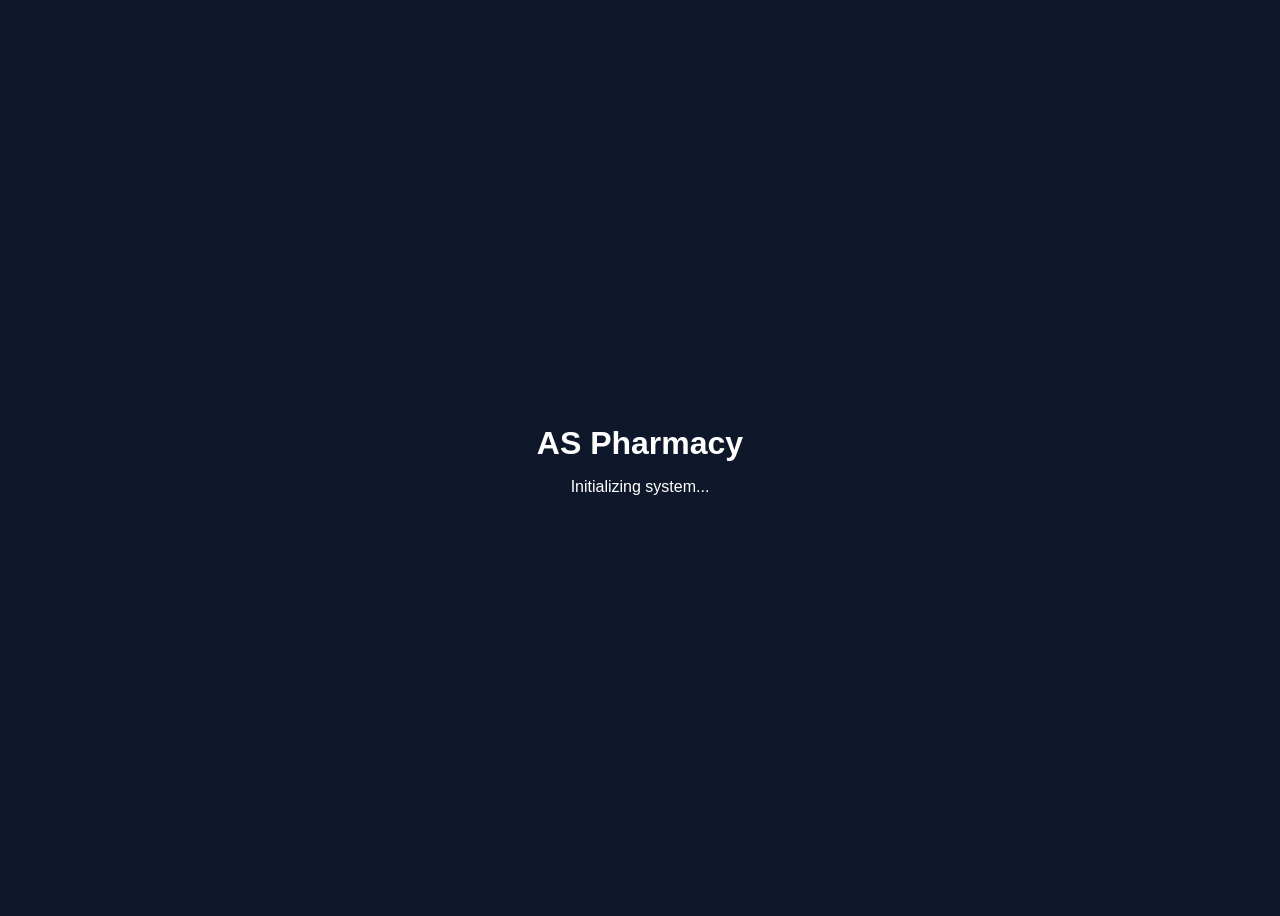
==== index.html @ 5bbd8ce0 "Upload pharmacy project" ====
<!DOCTYPE html>
<html lang="en">
<head>
    <meta charset="UTF-8">
    <meta name="viewport" content="width=device-width, initial-scale=1.0">
    <title>AS Pharmacy - Loading...</title>
</head>
<body style="background:#0f172a;display:flex;align-items:center;justify-content:center;height:100vh;font-family:sans-serif;color:white;">
    <div style="text-align:center;">
        <h1 style="margin-bottom:1rem;">AS Pharmacy</h1>
        <p>Initializing system...</p>
    </div>
    <script src="assets/js/storage.js"></script>
    <script>
        (async () => {
            await Storage.init();
            const user = Storage.getCurrentUser();
            window.location.href = user ? 'dashboard.html' : 'login.html';
        })();
    </script>
</body>
</html>
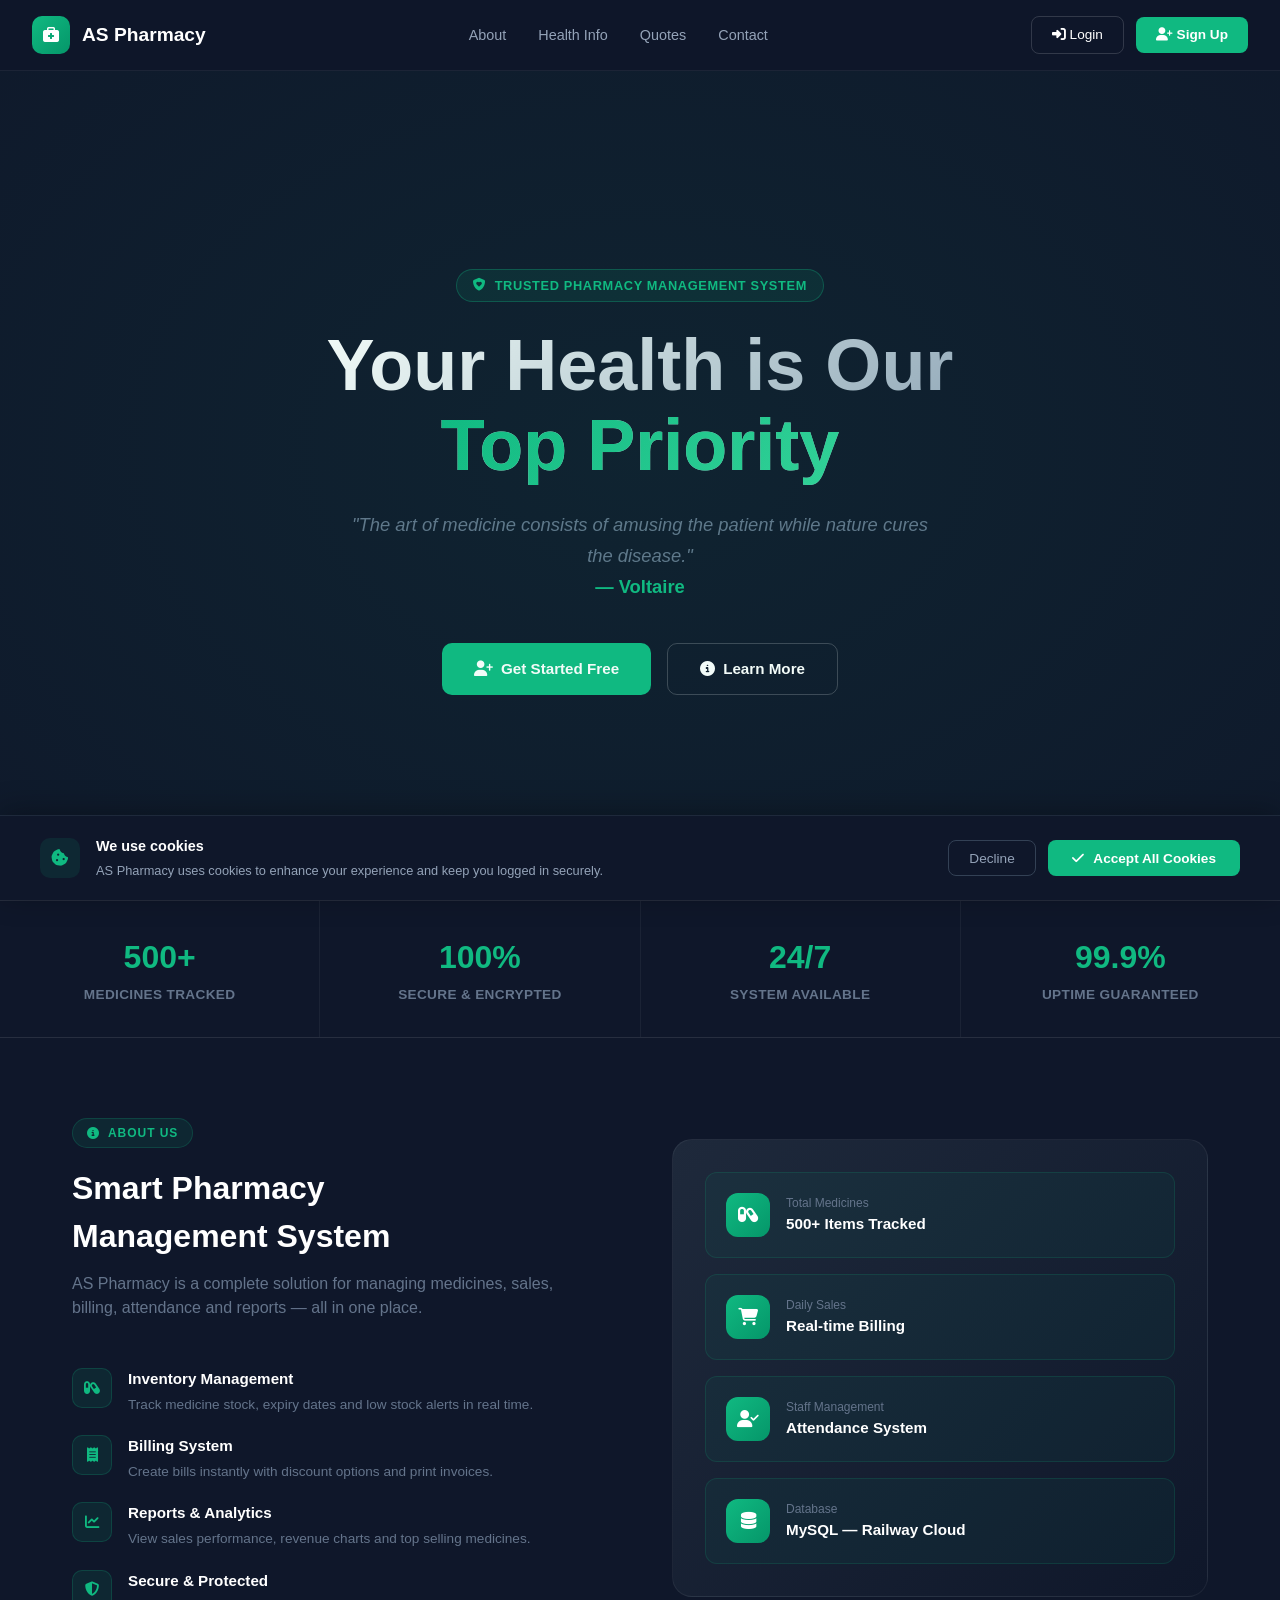
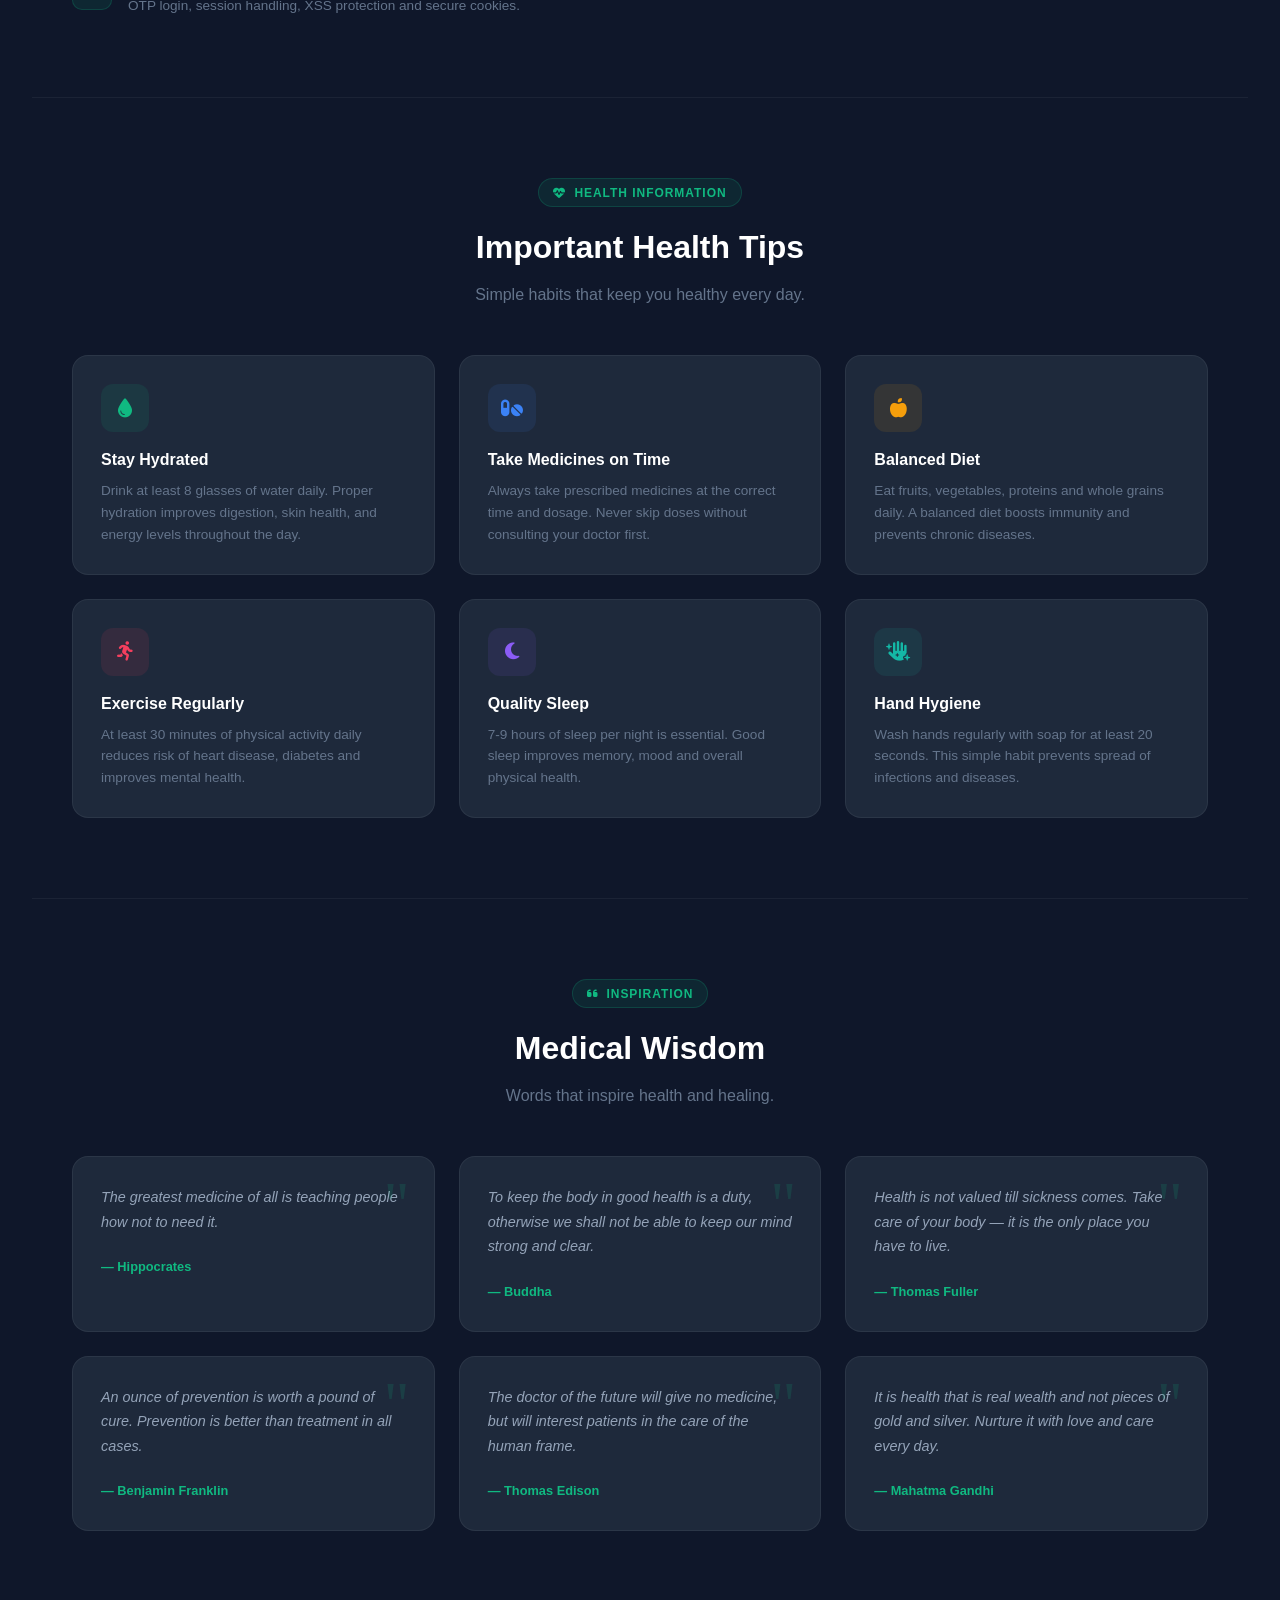
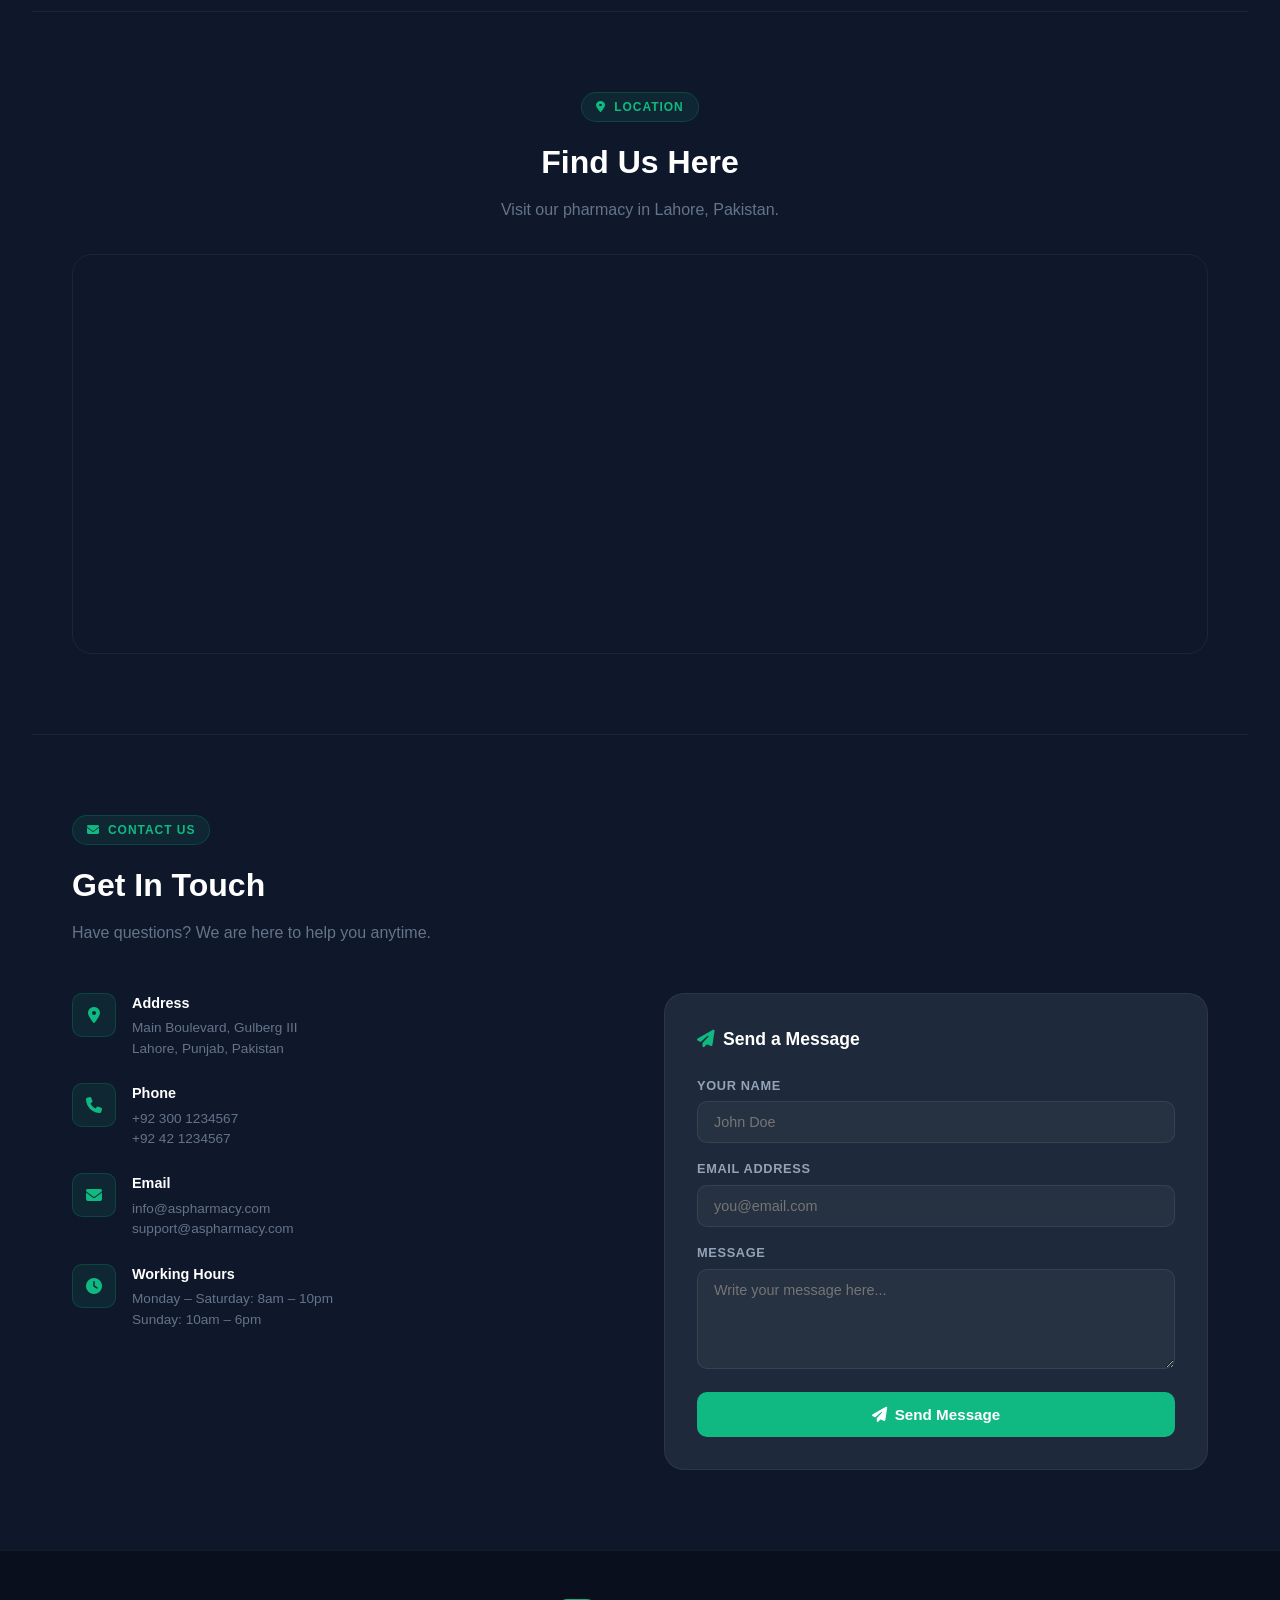
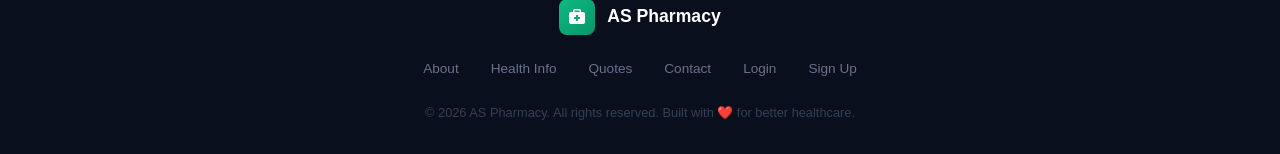
==== commit 691192b4: "Add beautiful landing page" ====
--- a/index.html
+++ b/index.html
@@ -3,20 +3,1091 @@
 <head>
     <meta charset="UTF-8">
     <meta name="viewport" content="width=device-width, initial-scale=1.0">
-    <title>AS Pharmacy - Loading...</title>
+    <title>AS Pharmacy - Your Health, Our Priority</title>
+    <link rel="stylesheet" href="https://cdnjs.cloudflare.com/ajax/libs/font-awesome/6.5.1/css/all.min.css">
+    <link rel="stylesheet" href="assets/css/style.css">
+    <style>
+        * { margin: 0; padding: 0; box-sizing: border-box; }
+
+        body {
+            font-family: 'Inter', -apple-system, BlinkMacSystemFont, sans-serif;
+            background: #0f172a;
+            color: #e2e8f0;
+            overflow-x: hidden;
+        }
+
+        /* ── NAVBAR ── */
+        .navbar {
+            position: fixed;
+            top: 0; left: 0; right: 0;
+            z-index: 999;
+            background: rgba(15, 23, 42, 0.95);
+            backdrop-filter: blur(12px);
+            border-bottom: 1px solid rgba(255,255,255,0.06);
+            padding: 1rem 2rem;
+            display: flex;
+            align-items: center;
+            justify-content: space-between;
+        }
+
+        .nav-logo {
+            display: flex;
+            align-items: center;
+            gap: 0.75rem;
+            text-decoration: none;
+        }
+
+        .nav-logo-icon {
+            width: 38px; height: 38px;
+            background: linear-gradient(135deg, #10b981, #059669);
+            border-radius: 10px;
+            display: flex; align-items: center; justify-content: center;
+            color: white; font-size: 1rem;
+        }
+
+        .nav-logo-text {
+            font-size: 1.2rem;
+            font-weight: 700;
+            color: white;
+        }
+
+        .nav-links {
+            display: flex;
+            align-items: center;
+            gap: 2rem;
+            list-style: none;
+        }
+
+        .nav-links a {
+            color: #94a3b8;
+            text-decoration: none;
+            font-size: 0.9rem;
+            font-weight: 500;
+            transition: color 0.2s;
+        }
+
+        .nav-links a:hover { color: #10b981; }
+
+        .nav-btns {
+            display: flex;
+            gap: 0.75rem;
+            align-items: center;
+        }
+
+        .btn-nav-login {
+            padding: 0.5rem 1.25rem;
+            border: 1px solid rgba(255,255,255,0.15);
+            background: transparent;
+            color: white;
+            border-radius: 8px;
+            cursor: pointer;
+            font-size: 0.85rem;
+            font-weight: 500;
+            text-decoration: none;
+            transition: all 0.2s;
+        }
+
+        .btn-nav-login:hover {
+            border-color: #10b981;
+            color: #10b981;
+        }
+
+        .btn-nav-signup {
+            padding: 0.5rem 1.25rem;
+            border: none;
+            background: #10b981;
+            color: white;
+            border-radius: 8px;
+            cursor: pointer;
+            font-size: 0.85rem;
+            font-weight: 600;
+            text-decoration: none;
+            transition: all 0.2s;
+        }
+
+        .btn-nav-signup:hover { background: #059669; }
+
+        /* ── HERO ── */
+        .hero {
+            min-height: 100vh;
+            display: flex;
+            align-items: center;
+            justify-content: center;
+            text-align: center;
+            padding: 8rem 2rem 4rem;
+            position: relative;
+            overflow: hidden;
+        }
+
+        .hero::before {
+            content: '';
+            position: absolute;
+            top: -50%; left: -50%;
+            width: 200%; height: 200%;
+            background: radial-gradient(ellipse at center, rgba(16,185,129,0.08) 0%, transparent 60%);
+            pointer-events: none;
+        }
+
+        .hero-badge {
+            display: inline-flex;
+            align-items: center;
+            gap: 0.5rem;
+            background: rgba(16,185,129,0.1);
+            border: 1px solid rgba(16,185,129,0.3);
+            color: #10b981;
+            padding: 0.4rem 1rem;
+            border-radius: 50px;
+            font-size: 0.8rem;
+            font-weight: 600;
+            margin-bottom: 1.5rem;
+            letter-spacing: 0.05em;
+            text-transform: uppercase;
+        }
+
+        .hero h1 {
+            font-size: clamp(2.5rem, 6vw, 4.5rem);
+            font-weight: 800;
+            line-height: 1.1;
+            margin-bottom: 1.5rem;
+            background: linear-gradient(135deg, #ffffff 0%, #94a3b8 100%);
+            -webkit-background-clip: text;
+            -webkit-text-fill-color: transparent;
+            background-clip: text;
+        }
+
+        .hero h1 span {
+            background: linear-gradient(135deg, #10b981, #34d399);
+            -webkit-background-clip: text;
+            -webkit-text-fill-color: transparent;
+            background-clip: text;
+        }
+
+        .hero-quote {
+            font-size: 1.15rem;
+            color: #64748b;
+            max-width: 600px;
+            margin: 0 auto 2.5rem;
+            line-height: 1.7;
+            font-style: italic;
+        }
+
+        .hero-quote strong {
+            color: #10b981;
+            font-style: normal;
+        }
+
+        .hero-btns {
+            display: flex;
+            gap: 1rem;
+            justify-content: center;
+            flex-wrap: wrap;
+        }
+
+        .btn-hero-primary {
+            padding: 0.875rem 2rem;
+            background: #10b981;
+            color: white;
+            border: none;
+            border-radius: 10px;
+            font-size: 0.95rem;
+            font-weight: 600;
+            cursor: pointer;
+            text-decoration: none;
+            display: inline-flex;
+            align-items: center;
+            gap: 0.5rem;
+            transition: all 0.2s;
+        }
+
+        .btn-hero-primary:hover {
+            background: #059669;
+            transform: translateY(-2px);
+            box-shadow: 0 8px 25px rgba(16,185,129,0.3);
+        }
+
+        .btn-hero-outline {
+            padding: 0.875rem 2rem;
+            background: transparent;
+            color: white;
+            border: 1px solid rgba(255,255,255,0.2);
+            border-radius: 10px;
+            font-size: 0.95rem;
+            font-weight: 600;
+            cursor: pointer;
+            text-decoration: none;
+            display: inline-flex;
+            align-items: center;
+            gap: 0.5rem;
+            transition: all 0.2s;
+        }
+
+        .btn-hero-outline:hover {
+            border-color: #10b981;
+            color: #10b981;
+            transform: translateY(-2px);
+        }
+
+        /* ── STATS ── */
+        .stats {
+            display: grid;
+            grid-template-columns: repeat(4, 1fr);
+            gap: 1px;
+            background: rgba(255,255,255,0.05);
+            border-top: 1px solid rgba(255,255,255,0.05);
+            border-bottom: 1px solid rgba(255,255,255,0.05);
+        }
+
+        .stat-item {
+            padding: 2rem;
+            text-align: center;
+            background: #0f172a;
+        }
+
+        .stat-number {
+            font-size: 2rem;
+            font-weight: 800;
+            color: #10b981;
+            display: block;
+        }
+
+        .stat-label {
+            font-size: 0.85rem;
+            color: #64748b;
+            margin-top: 0.25rem;
+        }
+
+        /* ── SECTIONS ── */
+        section {
+            padding: 5rem 2rem;
+            max-width: 1200px;
+            margin: 0 auto;
+        }
+
+        .section-badge {
+            display: inline-flex;
+            align-items: center;
+            gap: 0.5rem;
+            background: rgba(16,185,129,0.1);
+            border: 1px solid rgba(16,185,129,0.2);
+            color: #10b981;
+            padding: 0.3rem 0.875rem;
+            border-radius: 50px;
+            font-size: 0.75rem;
+            font-weight: 600;
+            text-transform: uppercase;
+            letter-spacing: 0.08em;
+            margin-bottom: 1rem;
+        }
+
+        .section-title {
+            font-size: 2rem;
+            font-weight: 800;
+            color: white;
+            margin-bottom: 0.75rem;
+        }
+
+        .section-sub {
+            color: #64748b;
+            font-size: 1rem;
+            margin-bottom: 3rem;
+            max-width: 500px;
+        }
+
+        /* ── ABOUT ── */
+        .about-grid {
+            display: grid;
+            grid-template-columns: 1fr 1fr;
+            gap: 4rem;
+            align-items: center;
+        }
+
+        .about-features {
+            display: flex;
+            flex-direction: column;
+            gap: 1.25rem;
+            margin-top: 2rem;
+        }
+
+        .about-feature {
+            display: flex;
+            gap: 1rem;
+            align-items: flex-start;
+        }
+
+        .about-feature-icon {
+            width: 40px; height: 40px;
+            background: rgba(16,185,129,0.1);
+            border: 1px solid rgba(16,185,129,0.2);
+            border-radius: 10px;
+            display: flex;
+            align-items: center;
+            justify-content: center;
+            color: #10b981;
+            flex-shrink: 0;
+            font-size: 0.9rem;
+        }
+
+        .about-feature-text h4 {
+            font-size: 0.95rem;
+            font-weight: 600;
+            color: white;
+            margin-bottom: 0.25rem;
+        }
+
+        .about-feature-text p {
+            font-size: 0.85rem;
+            color: #64748b;
+            line-height: 1.5;
+        }
+
+        .about-visual {
+            background: linear-gradient(135deg, #1e293b 0%, #0f172a 100%);
+            border: 1px solid rgba(255,255,255,0.06);
+            border-radius: 20px;
+            padding: 2rem;
+            display: flex;
+            flex-direction: column;
+            gap: 1rem;
+        }
+
+        .about-card {
+            background: rgba(16,185,129,0.05);
+            border: 1px solid rgba(16,185,129,0.15);
+            border-radius: 12px;
+            padding: 1.25rem;
+            display: flex;
+            align-items: center;
+            gap: 1rem;
+        }
+
+        .about-card-icon {
+            width: 44px; height: 44px;
+            background: linear-gradient(135deg, #10b981, #059669);
+            border-radius: 12px;
+            display: flex;
+            align-items: center;
+            justify-content: center;
+            color: white;
+            font-size: 1.1rem;
+            flex-shrink: 0;
+        }
+
+        .about-card-info span {
+            font-size: 0.75rem;
+            color: #64748b;
+            display: block;
+        }
+
+        .about-card-info strong {
+            font-size: 0.95rem;
+            color: white;
+        }
+
+        /* ── QUOTES ── */
+        .quotes-grid {
+            display: grid;
+            grid-template-columns: repeat(3, 1fr);
+            gap: 1.5rem;
+        }
+
+        .quote-card {
+            background: #1e293b;
+            border: 1px solid rgba(255,255,255,0.06);
+            border-radius: 16px;
+            padding: 1.75rem;
+            position: relative;
+            transition: transform 0.2s, border-color 0.2s;
+        }
+
+        .quote-card:hover {
+            transform: translateY(-4px);
+            border-color: rgba(16,185,129,0.3);
+        }
+
+        .quote-card::before {
+            content: '"';
+            position: absolute;
+            top: 1rem; right: 1.5rem;
+            font-size: 4rem;
+            color: rgba(16,185,129,0.15);
+            font-family: Georgia, serif;
+            line-height: 1;
+        }
+
+        .quote-text {
+            font-size: 0.9rem;
+            color: #94a3b8;
+            line-height: 1.7;
+            margin-bottom: 1.25rem;
+            font-style: italic;
+        }
+
+        .quote-author {
+            font-size: 0.8rem;
+            color: #10b981;
+            font-weight: 600;
+        }
+
+        /* ── INFO CARDS ── */
+        .info-grid {
+            display: grid;
+            grid-template-columns: repeat(3, 1fr);
+            gap: 1.5rem;
+        }
+
+        .info-card {
+            background: #1e293b;
+            border: 1px solid rgba(255,255,255,0.06);
+            border-radius: 16px;
+            padding: 1.75rem;
+            transition: transform 0.2s, border-color 0.2s;
+        }
+
+        .info-card:hover {
+            transform: translateY(-4px);
+            border-color: rgba(16,185,129,0.3);
+        }
+
+        .info-card-icon {
+            width: 48px; height: 48px;
+            border-radius: 12px;
+            display: flex;
+            align-items: center;
+            justify-content: center;
+            font-size: 1.2rem;
+            margin-bottom: 1rem;
+        }
+
+        .info-card h3 {
+            font-size: 1rem;
+            font-weight: 700;
+            color: white;
+            margin-bottom: 0.5rem;
+        }
+
+        .info-card p {
+            font-size: 0.85rem;
+            color: #64748b;
+            line-height: 1.6;
+        }
+
+        /* ── MAP ── */
+        .map-wrapper {
+            border-radius: 20px;
+            overflow: hidden;
+            border: 1px solid rgba(255,255,255,0.06);
+            height: 400px;
+        }
+
+        .map-wrapper iframe {
+            width: 100%;
+            height: 100%;
+            border: none;
+            filter: invert(90%) hue-rotate(180deg);
+        }
+
+        /* ── CONTACT ── */
+        .contact-grid {
+            display: grid;
+            grid-template-columns: 1fr 1fr;
+            gap: 3rem;
+            align-items: start;
+        }
+
+        .contact-info {
+            display: flex;
+            flex-direction: column;
+            gap: 1.5rem;
+        }
+
+        .contact-item {
+            display: flex;
+            gap: 1rem;
+            align-items: flex-start;
+        }
+
+        .contact-item-icon {
+            width: 44px; height: 44px;
+            background: rgba(16,185,129,0.1);
+            border: 1px solid rgba(16,185,129,0.2);
+            border-radius: 10px;
+            display: flex;
+            align-items: center;
+            justify-content: center;
+            color: #10b981;
+            flex-shrink: 0;
+        }
+
+        .contact-item-text h4 {
+            font-size: 0.9rem;
+            font-weight: 600;
+            color: white;
+            margin-bottom: 0.25rem;
+        }
+
+        .contact-item-text p {
+            font-size: 0.85rem;
+            color: #64748b;
+        }
+
+        .contact-form {
+            background: #1e293b;
+            border: 1px solid rgba(255,255,255,0.06);
+            border-radius: 20px;
+            padding: 2rem;
+        }
+
+        .contact-form h3 {
+            font-size: 1.1rem;
+            font-weight: 700;
+            color: white;
+            margin-bottom: 1.5rem;
+        }
+
+        .form-field {
+            margin-bottom: 1rem;
+        }
+
+        .form-field label {
+            display: block;
+            font-size: 0.8rem;
+            font-weight: 600;
+            color: #94a3b8;
+            margin-bottom: 0.4rem;
+            text-transform: uppercase;
+            letter-spacing: 0.05em;
+        }
+
+        .form-field input,
+        .form-field textarea {
+            width: 100%;
+            padding: 0.75rem 1rem;
+            background: rgba(255,255,255,0.04);
+            border: 1px solid rgba(255,255,255,0.08);
+            border-radius: 10px;
+            color: white;
+            font-size: 0.9rem;
+            outline: none;
+            transition: border-color 0.2s;
+            font-family: inherit;
+        }
+
+        .form-field input:focus,
+        .form-field textarea:focus {
+            border-color: #10b981;
+        }
+
+        .form-field textarea {
+            resize: vertical;
+            min-height: 100px;
+        }
+
+        .btn-contact {
+            width: 100%;
+            padding: 0.875rem;
+            background: #10b981;
+            color: white;
+            border: none;
+            border-radius: 10px;
+            font-size: 0.95rem;
+            font-weight: 600;
+            cursor: pointer;
+            margin-top: 0.5rem;
+            transition: background 0.2s;
+            display: flex;
+            align-items: center;
+            justify-content: center;
+            gap: 0.5rem;
+        }
+
+        .btn-contact:hover { background: #059669; }
+
+        /* ── FOOTER ── */
+        footer {
+            background: #0a0f1e;
+            border-top: 1px solid rgba(255,255,255,0.05);
+            padding: 3rem 2rem 2rem;
+            text-align: center;
+        }
+
+        .footer-logo {
+            display: flex;
+            align-items: center;
+            justify-content: center;
+            gap: 0.75rem;
+            margin-bottom: 1rem;
+        }
+
+        .footer-logo-icon {
+            width: 36px; height: 36px;
+            background: linear-gradient(135deg, #10b981, #059669);
+            border-radius: 8px;
+            display: flex;
+            align-items: center;
+            justify-content: center;
+            color: white;
+        }
+
+        .footer-logo-text {
+            font-size: 1.1rem;
+            font-weight: 700;
+            color: white;
+        }
+
+        .footer-links {
+            display: flex;
+            justify-content: center;
+            gap: 2rem;
+            margin: 1.5rem 0;
+            flex-wrap: wrap;
+        }
+
+        .footer-links a {
+            color: #64748b;
+            text-decoration: none;
+            font-size: 0.85rem;
+            transition: color 0.2s;
+        }
+
+        .footer-links a:hover { color: #10b981; }
+
+        .footer-copy {
+            color: #334155;
+            font-size: 0.8rem;
+        }
+
+        /* ── DIVIDER ── */
+        .section-divider {
+            height: 1px;
+            background: rgba(255,255,255,0.05);
+            margin: 0 2rem;
+        }
+
+        /* ── SCROLL ANIMATION ── */
+        .fade-in {
+            opacity: 0;
+            transform: translateY(30px);
+            transition: opacity 0.6s ease, transform 0.6s ease;
+        }
+
+        .fade-in.visible {
+            opacity: 1;
+            transform: translateY(0);
+        }
+
+        @media (max-width: 768px) {
+            .stats { grid-template-columns: repeat(2, 1fr); }
+            .about-grid, .contact-grid { grid-template-columns: 1fr; }
+            .quotes-grid, .info-grid { grid-template-columns: 1fr; }
+            .nav-links { display: none; }
+        }
+    </style>
 </head>
-<body style="background:#0f172a;display:flex;align-items:center;justify-content:center;height:100vh;font-family:sans-serif;color:white;">
-    <div style="text-align:center;">
-        <h1 style="margin-bottom:1rem;">AS Pharmacy</h1>
-        <p>Initializing system...</p>
+<body>
+
+    <!-- NAVBAR -->
+    <nav class="navbar">
+        <a href="#" class="nav-logo">
+            <div class="nav-logo-icon"><i class="fa-solid fa-briefcase-medical"></i></div>
+            <span class="nav-logo-text">AS Pharmacy</span>
+        </a>
+        <ul class="nav-links">
+            <li><a href="#about">About</a></li>
+            <li><a href="#info">Health Info</a></li>
+            <li><a href="#quotes">Quotes</a></li>
+            <li><a href="#contact">Contact</a></li>
+        </ul>
+        <div class="nav-btns">
+            <a href="login.html" class="btn-nav-login"><i class="fa-solid fa-right-to-bracket"></i> Login</a>
+            <a href="signup.html" class="btn-nav-signup"><i class="fa-solid fa-user-plus"></i> Sign Up</a>
+        </div>
+    </nav>
+
+    <!-- HERO -->
+    <div class="hero">
+        <div>
+            <div class="hero-badge">
+                <i class="fa-solid fa-shield-heart"></i>
+                Trusted Pharmacy Management System
+            </div>
+            <h1>Your Health is Our<br><span>Top Priority</span></h1>
+            <p class="hero-quote">
+                "The art of medicine consists of amusing the patient while nature cures the disease."<br>
+                <strong>— Voltaire</strong>
+            </p>
+            <div class="hero-btns">
+                <a href="signup.html" class="btn-hero-primary">
+                    <i class="fa-solid fa-user-plus"></i> Get Started Free
+                </a>
+                <a href="#about" class="btn-hero-outline">
+                    <i class="fa-solid fa-circle-info"></i> Learn More
+                </a>
+            </div>
+        </div>
     </div>
-    <script src="assets/js/storage.js"></script>
+
+    <!-- STATS -->
+    <div class="stats">
+        <div class="stat-item">
+            <span class="stat-number">500+</span>
+            <span class="stat-label">Medicines Tracked</span>
+        </div>
+        <div class="stat-item">
+            <span class="stat-number">100%</span>
+            <span class="stat-label">Secure & Encrypted</span>
+        </div>
+        <div class="stat-item">
+            <span class="stat-number">24/7</span>
+            <span class="stat-label">System Available</span>
+        </div>
+        <div class="stat-item">
+            <span class="stat-number">99.9%</span>
+            <span class="stat-label">Uptime Guaranteed</span>
+        </div>
+    </div>
+
+    <!-- ABOUT -->
+    <section id="about" class="fade-in">
+        <div class="about-grid">
+            <div>
+                <div class="section-badge"><i class="fa-solid fa-circle-info"></i> About Us</div>
+                <h2 class="section-title">Smart Pharmacy<br>Management System</h2>
+                <p class="section-sub">AS Pharmacy is a complete solution for managing medicines, sales, billing, attendance and reports — all in one place.</p>
+                <div class="about-features">
+                    <div class="about-feature">
+                        <div class="about-feature-icon"><i class="fa-solid fa-capsules"></i></div>
+                        <div class="about-feature-text">
+                            <h4>Inventory Management</h4>
+                            <p>Track medicine stock, expiry dates and low stock alerts in real time.</p>
+                        </div>
+                    </div>
+                    <div class="about-feature">
+                        <div class="about-feature-icon"><i class="fa-solid fa-receipt"></i></div>
+                        <div class="about-feature-text">
+                            <h4>Billing System</h4>
+                            <p>Create bills instantly with discount options and print invoices.</p>
+                        </div>
+                    </div>
+                    <div class="about-feature">
+                        <div class="about-feature-icon"><i class="fa-solid fa-chart-line"></i></div>
+                        <div class="about-feature-text">
+                            <h4>Reports & Analytics</h4>
+                            <p>View sales performance, revenue charts and top selling medicines.</p>
+                        </div>
+                    </div>
+                    <div class="about-feature">
+                        <div class="about-feature-icon"><i class="fa-solid fa-shield-halved"></i></div>
+                        <div class="about-feature-text">
+                            <h4>Secure & Protected</h4>
+                            <p>OTP login, session handling, XSS protection and secure cookies.</p>
+                        </div>
+                    </div>
+                </div>
+            </div>
+            <div class="about-visual">
+                <div class="about-card">
+                    <div class="about-card-icon"><i class="fa-solid fa-capsules"></i></div>
+                    <div class="about-card-info">
+                        <span>Total Medicines</span>
+                        <strong>500+ Items Tracked</strong>
+                    </div>
+                </div>
+                <div class="about-card">
+                    <div class="about-card-icon"><i class="fa-solid fa-cart-shopping"></i></div>
+                    <div class="about-card-info">
+                        <span>Daily Sales</span>
+                        <strong>Real-time Billing</strong>
+                    </div>
+                </div>
+                <div class="about-card">
+                    <div class="about-card-icon"><i class="fa-solid fa-user-check"></i></div>
+                    <div class="about-card-info">
+                        <span>Staff Management</span>
+                        <strong>Attendance System</strong>
+                    </div>
+                </div>
+                <div class="about-card">
+                    <div class="about-card-icon"><i class="fa-solid fa-database"></i></div>
+                    <div class="about-card-info">
+                        <span>Database</span>
+                        <strong>MySQL — Railway Cloud</strong>
+                    </div>
+                </div>
+            </div>
+        </div>
+    </section>
+
+    <div class="section-divider"></div>
+
+    <!-- HEALTH INFO -->
+    <section id="info" class="fade-in">
+        <div style="text-align:center;margin-bottom:3rem;">
+            <div class="section-badge"><i class="fa-solid fa-heart-pulse"></i> Health Information</div>
+            <h2 class="section-title">Important Health Tips</h2>
+            <p class="section-sub" style="margin:0 auto;">Simple habits that keep you healthy every day.</p>
+        </div>
+        <div class="info-grid">
+            <div class="info-card">
+                <div class="info-card-icon" style="background:rgba(16,185,129,0.1);color:#10b981;">
+                    <i class="fa-solid fa-droplet"></i>
+                </div>
+                <h3>Stay Hydrated</h3>
+                <p>Drink at least 8 glasses of water daily. Proper hydration improves digestion, skin health, and energy levels throughout the day.</p>
+            </div>
+            <div class="info-card">
+                <div class="info-card-icon" style="background:rgba(59,130,246,0.1);color:#3b82f6;">
+                    <i class="fa-solid fa-pills"></i>
+                </div>
+                <h3>Take Medicines on Time</h3>
+                <p>Always take prescribed medicines at the correct time and dosage. Never skip doses without consulting your doctor first.</p>
+            </div>
+            <div class="info-card">
+                <div class="info-card-icon" style="background:rgba(245,158,11,0.1);color:#f59e0b;">
+                    <i class="fa-solid fa-apple-whole"></i>
+                </div>
+                <h3>Balanced Diet</h3>
+                <p>Eat fruits, vegetables, proteins and whole grains daily. A balanced diet boosts immunity and prevents chronic diseases.</p>
+            </div>
+            <div class="info-card">
+                <div class="info-card-icon" style="background:rgba(244,63,94,0.1);color:#f43f5e;">
+                    <i class="fa-solid fa-person-running"></i>
+                </div>
+                <h3>Exercise Regularly</h3>
+                <p>At least 30 minutes of physical activity daily reduces risk of heart disease, diabetes and improves mental health.</p>
+            </div>
+            <div class="info-card">
+                <div class="info-card-icon" style="background:rgba(139,92,246,0.1);color:#8b5cf6;">
+                    <i class="fa-solid fa-moon"></i>
+                </div>
+                <h3>Quality Sleep</h3>
+                <p>7-9 hours of sleep per night is essential. Good sleep improves memory, mood and overall physical health.</p>
+            </div>
+            <div class="info-card">
+                <div class="info-card-icon" style="background:rgba(20,184,166,0.1);color:#14b8a6;">
+                    <i class="fa-solid fa-hand-sparkles"></i>
+                </div>
+                <h3>Hand Hygiene</h3>
+                <p>Wash hands regularly with soap for at least 20 seconds. This simple habit prevents spread of infections and diseases.</p>
+            </div>
+        </div>
+    </section>
+
+    <div class="section-divider"></div>
+
+    <!-- QUOTES -->
+    <section id="quotes" class="fade-in">
+        <div style="text-align:center;margin-bottom:3rem;">
+            <div class="section-badge"><i class="fa-solid fa-quote-left"></i> Inspiration</div>
+            <h2 class="section-title">Medical Wisdom</h2>
+            <p class="section-sub" style="margin:0 auto;">Words that inspire health and healing.</p>
+        </div>
+        <div class="quotes-grid">
+            <div class="quote-card">
+                <p class="quote-text">The greatest medicine of all is teaching people how not to need it.</p>
+                <span class="quote-author">— Hippocrates</span>
+            </div>
+            <div class="quote-card">
+                <p class="quote-text">To keep the body in good health is a duty, otherwise we shall not be able to keep our mind strong and clear.</p>
+                <span class="quote-author">— Buddha</span>
+            </div>
+            <div class="quote-card">
+                <p class="quote-text">Health is not valued till sickness comes. Take care of your body — it is the only place you have to live.</p>
+                <span class="quote-author">— Thomas Fuller</span>
+            </div>
+            <div class="quote-card">
+                <p class="quote-text">An ounce of prevention is worth a pound of cure. Prevention is better than treatment in all cases.</p>
+                <span class="quote-author">— Benjamin Franklin</span>
+            </div>
+            <div class="quote-card">
+                <p class="quote-text">The doctor of the future will give no medicine, but will interest patients in the care of the human frame.</p>
+                <span class="quote-author">— Thomas Edison</span>
+            </div>
+            <div class="quote-card">
+                <p class="quote-text">It is health that is real wealth and not pieces of gold and silver. Nurture it with love and care every day.</p>
+                <span class="quote-author">— Mahatma Gandhi</span>
+            </div>
+        </div>
+    </section>
+
+    <div class="section-divider"></div>
+
+    <!-- MAP -->
+    <section id="map" class="fade-in">
+        <div style="text-align:center;margin-bottom:2rem;">
+            <div class="section-badge"><i class="fa-solid fa-location-dot"></i> Location</div>
+            <h2 class="section-title">Find Us Here</h2>
+            <p class="section-sub" style="margin:0 auto;">Visit our pharmacy in Lahore, Pakistan.</p>
+        </div>
+        <div class="map-wrapper">
+            <iframe
+                src="https://www.google.com/maps/embed?pb=!1m18!1m12!1m3!1d435817.41138864365!2d73.87076899999999!3d31.5203696!2m3!1f0!2f0!3f0!3m2!1i1024!2i768!4f13.1!3m3!1m2!1s0x39190483e58107d9%3A0xc23abe6ccc7e2462!2sLahore%2C%20Punjab%2C%20Pakistan!5e0!3m2!1sen!2s!4v1699000000000!5m2!1sen!2s"
+                allowfullscreen=""
+                loading="lazy">
+            </iframe>
+        </div>
+    </section>
+
+    <div class="section-divider"></div>
+
+    <!-- CONTACT -->
+    <section id="contact" class="fade-in">
+        <div style="margin-bottom:3rem;">
+            <div class="section-badge"><i class="fa-solid fa-envelope"></i> Contact Us</div>
+            <h2 class="section-title">Get In Touch</h2>
+            <p class="section-sub">Have questions? We are here to help you anytime.</p>
+        </div>
+        <div class="contact-grid">
+            <div class="contact-info">
+                <div class="contact-item">
+                    <div class="contact-item-icon"><i class="fa-solid fa-location-dot"></i></div>
+                    <div class="contact-item-text">
+                        <h4>Address</h4>
+                        <p>Main Boulevard, Gulberg III<br>Lahore, Punjab, Pakistan</p>
+                    </div>
+                </div>
+                <div class="contact-item">
+                    <div class="contact-item-icon"><i class="fa-solid fa-phone"></i></div>
+                    <div class="contact-item-text">
+                        <h4>Phone</h4>
+                        <p>+92 300 1234567<br>+92 42 1234567</p>
+                    </div>
+                </div>
+                <div class="contact-item">
+                    <div class="contact-item-icon"><i class="fa-solid fa-envelope"></i></div>
+                    <div class="contact-item-text">
+                        <h4>Email</h4>
+                        <p>info@aspharmacy.com<br>support@aspharmacy.com</p>
+                    </div>
+                </div>
+                <div class="contact-item">
+                    <div class="contact-item-icon"><i class="fa-solid fa-clock"></i></div>
+                    <div class="contact-item-text">
+                        <h4>Working Hours</h4>
+                        <p>Monday – Saturday: 8am – 10pm<br>Sunday: 10am – 6pm</p>
+                    </div>
+                </div>
+            </div>
+            <div class="contact-form">
+                <h3><i class="fa-solid fa-paper-plane" style="color:#10b981;margin-right:0.5rem;"></i>Send a Message</h3>
+                <div class="form-field">
+                    <label>Your Name</label>
+                    <input type="text" id="cName" placeholder="John Doe">
+                </div>
+                <div class="form-field">
+                    <label>Email Address</label>
+                    <input type="email" id="cEmail" placeholder="you@email.com">
+                </div>
+                <div class="form-field">
+                    <label>Message</label>
+                    <textarea id="cMessage" placeholder="Write your message here..."></textarea>
+                </div>
+                <button class="btn-contact" onclick="sendMessage()">
+                    <i class="fa-solid fa-paper-plane"></i> Send Message
+                </button>
+                <div id="msgFeedback" style="margin-top:0.75rem;font-size:0.85rem;display:none;text-align:center;padding:0.75rem;border-radius:8px;"></div>
+            </div>
+        </div>
+    </section>
+
+    <!-- FOOTER -->
+    <footer>
+        <div class="footer-logo">
+            <div class="footer-logo-icon"><i class="fa-solid fa-briefcase-medical"></i></div>
+            <span class="footer-logo-text">AS Pharmacy</span>
+        </div>
+        <div class="footer-links">
+            <a href="#about">About</a>
+            <a href="#info">Health Info</a>
+            <a href="#quotes">Quotes</a>
+            <a href="#contact">Contact</a>
+            <a href="login.html">Login</a>
+            <a href="signup.html">Sign Up</a>
+        </div>
+        <p class="footer-copy">© 2026 AS Pharmacy. All rights reserved. Built with ❤️ for better healthcare.</p>
+    </footer>
+
+    <!-- Cookie Banner -->
+    <div id="cookieBanner" style="display:none;position:fixed;bottom:0;left:0;right:0;z-index:9999;background:#0f172a;border-top:1px solid #1e293b;padding:1.25rem 2rem;box-shadow:0 -4px 30px rgba(0,0,0,0.3);">
+        <div style="max-width:1200px;margin:0 auto;display:flex;align-items:center;justify-content:space-between;gap:2rem;flex-wrap:wrap;">
+            <div style="display:flex;align-items:center;gap:1rem;flex:1;min-width:250px;">
+                <div style="width:40px;height:40px;background:rgba(16,185,129,0.1);border-radius:10px;display:flex;align-items:center;justify-content:center;flex-shrink:0;">
+                    <i class="fa-solid fa-cookie-bite" style="color:#10b981;font-size:1.1rem;"></i>
+                </div>
+                <div>
+                    <p style="color:white;font-size:0.9rem;font-weight:600;margin:0 0 0.2rem;">We use cookies</p>
+                    <p style="color:#94a3b8;font-size:0.8rem;margin:0;">AS Pharmacy uses cookies to enhance your experience and keep you logged in securely.</p>
+                </div>
+            </div>
+            <div style="display:flex;gap:0.75rem;flex-shrink:0;">
+                <button onclick="declineCookies()" style="padding:0.6rem 1.25rem;border:1px solid #334155;background:transparent;color:#94a3b8;border-radius:8px;cursor:pointer;font-size:0.85rem;">Decline</button>
+                <button onclick="acceptCookies()" style="padding:0.6rem 1.5rem;border:none;background:#10b981;color:white;border-radius:8px;cursor:pointer;font-size:0.85rem;font-weight:600;">
+                    <i class="fa-solid fa-check" style="margin-right:0.4rem;"></i> Accept All Cookies
+                </button>
+            </div>
+        </div>
+    </div>
+
     <script>
-        (async () => {
-            await Storage.init();
-            const user = Storage.getCurrentUser();
-            window.location.href = user ? 'dashboard.html' : 'login.html';
+        // Scroll animations
+        const observer = new IntersectionObserver((entries) => {
+            entries.forEach(entry => {
+                if (entry.isIntersecting) {
+                    entry.target.classList.add('visible');
+                }
+            });
+        }, { threshold: 0.1 });
+
+        document.querySelectorAll('.fade-in').forEach(el => observer.observe(el));
+
+        // Smooth scroll
+        document.querySelectorAll('a[href^="#"]').forEach(a => {
+            a.addEventListener('click', e => {
+                e.preventDefault();
+                const target = document.querySelector(a.getAttribute('href'));
+                if (target) target.scrollIntoView({ behavior: 'smooth', block: 'start' });
+            });
+        });
+
+        // Contact form
+        function sendMessage() {
+            const name    = document.getElementById('cName').value.trim();
+            const email   = document.getElementById('cEmail').value.trim();
+            const message = document.getElementById('cMessage').value.trim();
+            const fb      = document.getElementById('msgFeedback');
+
+            if (!name || !email || !message) {
+                fb.style.display = 'block';
+                fb.style.background = 'rgba(239,68,68,0.1)';
+                fb.style.color = '#f87171';
+                fb.innerText = 'Please fill all fields before sending.';
+                return;
+            }
+
+            fb.style.display = 'block';
+            fb.style.background = 'rgba(16,185,129,0.1)';
+            fb.style.color = '#10b981';
+            fb.innerText = 'Thank you! Your message has been sent successfully.';
+            document.getElementById('cName').value    = '';
+            document.getElementById('cEmail').value   = '';
+            document.getElementById('cMessage').value = '';
+        }
+
+        // Cookie Banner
+        (function() {
+            if (!localStorage.getItem('cookieConsent')) {
+                setTimeout(() => { document.getElementById('cookieBanner').style.display = 'block'; }, 1500);
+            }
         })();
+
+        function acceptCookies() { localStorage.setItem('cookieConsent','accepted'); hideBanner(); }
+        function declineCookies() { localStorage.setItem('cookieConsent','declined'); hideBanner(); }
+        function hideBanner() {
+            const b = document.getElementById('cookieBanner');
+            b.style.transition = 'transform 0.3s ease, opacity 0.3s ease';
+            b.style.transform = 'translateY(100%)';
+            b.style.opacity = '0';
+            setTimeout(() => b.style.display = 'none', 300);
+        }
     </script>
 </body>
-</html>
+</html>
--- a/assets/css/style.css
+++ b/assets/css/style.css
@@ -0,0 +1,988 @@
+@import url('https://fonts.googleapis.com/css2?family=Outfit:wght@300;400;500;600;700;800&display=swap');
+
+:root {
+    /* Colors */
+    --primary: #0f172a;       /* Deep Navy */
+    --primary-light: #1e293b;
+    --accent: #10b981;        /* Emerald Green */
+    --accent-dark: #059669;
+    --accent-glow: rgba(16, 185, 129, 0.15);
+    
+    --success: #10b981;
+    --warning: #f59e0b;
+    --danger: #ef4444;
+    --info: #3b82f6;
+
+    /* Neutrals */
+    --bg: #f8fafc;
+    --surface: #ffffff;
+    --surface-alt: #f1f5f9;
+    --border: #e2e8f0;
+    --border-hover: #cbd5e1;
+    
+    --text: #0f172a;
+    --text-muted: #64748b;
+    --text-light: #94a3b8;
+    
+    /* Layout */
+    --sidebar-width: 260px;
+    --topbar-height: 70px;
+    --radius-sm: 8px;
+    --radius-md: 12px;
+    --radius-lg: 16px;
+    --radius-xl: 24px;
+    
+    /* Shadows */
+    --shadow-sm: 0 1px 2px 0 rgb(0 0 0 / 0.05);
+    --shadow: 0 4px 6px -1px rgb(0 0 0 / 0.1), 0 2px 4px -2px rgb(0 0 0 / 0.1);
+    --shadow-md: 0 10px 15px -3px rgb(0 0 0 / 0.1), 0 4px 6px -4px rgb(0 0 0 / 0.1);
+    --shadow-lg: 0 20px 25px -5px rgb(0 0 0 / 0.1), 0 8px 10px -6px rgb(0 0 0 / 0.1);
+    
+    --transition: all 0.3s cubic-bezier(0.4, 0, 0.2, 1);
+}
+
+[data-theme="dark"] {
+    --bg: #020617;
+    --surface: #0f172a;
+    --surface-alt: #1e293b;
+    --border: #1e293b;
+    --border-hover: #334155;
+    
+    --text: #f8fafc;
+    --text-muted: #94a3b8;
+    --text-light: #64748b;
+    
+    --shadow: 0 4px 6px -1px rgb(0 0 0 / 0.3), 0 2px 4px -2px rgb(0 0 0 / 0.3);
+}
+
+* {
+    margin: 0;
+    padding: 0;
+    box-sizing: border-box;
+}
+
+body {
+    font-family: 'Outfit', sans-serif;
+    background-color: var(--bg);
+    color: var(--text);
+    line-height: 1.5;
+    overflow-x: hidden;
+    transition: background-color 0.3s ease;
+}
+
+/* Typography */
+h1, h2, h3, h4, h5, h6 {
+    font-weight: 700;
+    color: var(--text);
+}
+
+a {
+    text-decoration: none;
+    color: inherit;
+    transition: var(--transition);
+}
+
+/* Scrollbar */
+::-webkit-scrollbar {
+    width: 6px;
+    height: 6px;
+}
+::-webkit-scrollbar-track {
+    background: transparent;
+}
+::-webkit-scrollbar-thumb {
+    background: var(--border);
+    border-radius: 10px;
+}
+::-webkit-scrollbar-thumb:hover {
+    background: var(--text-light);
+}
+
+/* --- AUTH SCREENS */
+.auth-page {
+    min-height: 100vh;
+    display: flex;
+    align-items: center;
+    justify-content: center;
+    background: url('../img/bg.png') no-repeat center center fixed;
+    background-size: cover;
+    padding: 2rem;
+    position: relative;
+}
+
+.auth-page::before {
+    content: '';
+    position: absolute;
+    inset: 0;
+    background: linear-gradient(135deg, rgba(15, 23, 42, 0.9) 0%, rgba(16, 185, 129, 0.4) 100%);
+    backdrop-filter: blur(4px);
+}
+
+@keyframes authFadeIn {
+    0% {
+        opacity: 0;
+        transform: translateY(-30px);
+    }
+    100% {
+        opacity: 1;
+        transform: translateY(0);
+    }
+}
+
+.auth-card {
+    background: rgba(255, 255, 255, 0.92);
+    backdrop-filter: blur(12px);
+    border-radius: var(--radius-xl);
+    padding: 2rem;
+    width: 100%;
+    max-width: 440px;
+    box-shadow: 0 25px 50px -12px rgba(0, 0, 0, 0.4);
+    position: relative;
+    z-index: 1;
+    border: 1px solid rgba(255, 255, 255, 0.3);
+    
+    /* Animation */
+    opacity: 0;
+    animation: authFadeIn 0.8s cubic-bezier(0.16, 1, 0.3, 1) forwards;
+    animation-delay: 1.2s;
+}
+
+[data-theme="dark"] .auth-card {
+    background: rgba(15, 23, 42, 0.95);
+    border: 1px solid rgba(255, 255, 255, 0.1);
+}
+
+.auth-logo {
+    display: flex;
+    align-items: center;
+    justify-content: center;
+    gap: 0.75rem;
+    margin-bottom: 1.5rem;
+}
+
+.auth-logo-icon {
+    width: 40px;
+    height: 40px;
+    background: var(--accent);
+    color: white;
+    display: flex;
+    align-items: center;
+    justify-content: center;
+    border-radius: 10px;
+    font-size: 1.25rem;
+}
+
+.auth-logo-text {
+    font-size: 1.25rem;
+    font-weight: 800;
+    color: var(--text);
+}
+
+.auth-header {
+    text-align: center;
+    margin-bottom: 1.5rem;
+}
+
+.auth-title {
+    font-size: 1.5rem;
+    font-weight: 700;
+    margin-bottom: 0.25rem;
+    color: var(--text);
+}
+
+.auth-subtitle {
+    font-size: 0.85rem;
+    color: var(--text-muted);
+}
+
+.form-grid {
+    display: grid;
+    grid-template-columns: 1fr 1fr;
+    gap: 1rem;
+}
+
+.form-group {
+    margin-bottom: 1.25rem;
+}
+
+.form-label {
+    display: block;
+    font-size: 0.875rem;
+    font-weight: 600;
+    margin-bottom: 0.5rem;
+    color: var(--text);
+}
+
+.input-wrapper {
+    position: relative;
+}
+
+.input-icon {
+    position: absolute;
+    left: 1rem;
+    top: 50%;
+    transform: translateY(-50%);
+    color: var(--text-light);
+    font-size: 1.1rem;
+}
+
+.form-control {
+    width: 100%;
+    padding: 0.75rem 1rem;
+    padding-left: 3rem;
+    background: var(--surface-alt);
+    border: 1px solid var(--border);
+    border-radius: var(--radius-md);
+    font-family: inherit;
+    font-size: 0.95rem;
+    color: var(--text);
+    transition: var(--transition);
+    outline: none;
+}
+
+.form-control:focus {
+    border-color: var(--accent);
+    background: var(--surface);
+    box-shadow: 0 0 0 4px var(--accent-glow);
+}
+
+.input-toggle {
+    position: absolute;
+    right: 1rem;
+    top: 50%;
+    transform: translateY(-50%);
+    cursor: pointer;
+    color: var(--text-light);
+    background: none;
+    border: none;
+}
+
+.btn {
+    display: inline-flex;
+    align-items: center;
+    justify-content: center;
+    gap: 0.5rem;
+    padding: 0.75rem 1.5rem;
+    border-radius: var(--radius-md);
+    font-weight: 600;
+    font-size: 0.95rem;
+    cursor: pointer;
+    transition: var(--transition);
+    border: none;
+    font-family: inherit;
+}
+
+.btn-primary {
+    background: var(--accent);
+    color: white;
+    width: 100%;
+}
+
+.btn-primary:hover {
+    background: var(--accent-dark);
+    transform: translateY(-1px);
+    box-shadow: 0 4px 12px var(--accent-glow);
+}
+
+.btn-outline {
+    background: transparent;
+    border: 1px solid var(--border);
+    color: var(--text);
+}
+
+.btn-outline:hover {
+    background: var(--surface-alt);
+    border-color: var(--border-hover);
+}
+
+.auth-footer {
+    margin-top: 2rem;
+    text-align: center;
+    font-size: 0.9rem;
+    color: var(--text-muted);
+}
+
+.auth-link {
+    color: var(--accent);
+    font-weight: 600;
+}
+
+.auth-link:hover {
+    text-decoration: underline;
+}
+
+/* --- APP LAYOUT --- */
+.app-container {
+    display: flex;
+    min-height: 100vh;
+}
+
+/* Sidebar */
+.sidebar {
+    width: var(--sidebar-width);
+    background: var(--primary);
+    color: white;
+    height: 100vh;
+    position: fixed;
+    left: 0;
+    top: 0;
+    display: flex;
+    flex-direction: column;
+    z-index: 100;
+    transition: var(--transition);
+}
+
+.sidebar-header {
+    padding: 1.5rem;
+    display: flex;
+    align-items: center;
+    gap: 0.75rem;
+    border-bottom: 1px solid rgba(255,255,255,0.05);
+}
+
+.sidebar-logo-icon {
+    width: 36px;
+    height: 36px;
+    background: var(--accent);
+    border-radius: var(--radius-sm);
+    display: flex;
+    align-items: center;
+    justify-content: center;
+    font-size: 1rem;
+}
+
+.sidebar-logo-text {
+    font-weight: 800;
+    font-size: 1.15rem;
+    letter-spacing: -0.025em;
+}
+
+.sidebar-nav {
+    flex: 1;
+    padding: 1.5rem 1rem;
+    overflow-y: auto;
+}
+
+.nav-label {
+    font-size: 0.7rem;
+    font-weight: 700;
+    text-transform: uppercase;
+    letter-spacing: 0.05em;
+    color: var(--text-light);
+    margin-bottom: 0.75rem;
+    margin-left: 0.75rem;
+    opacity: 0.6;
+}
+
+/* Pagination */
+.pagination {
+    display: flex;
+    align-items: center;
+    justify-content: space-between;
+    padding: 1.5rem;
+    border-top: 1px solid var(--border);
+    background: var(--surface);
+}
+
+.pagination-info {
+    font-size: 0.9rem;
+    color: var(--text-muted);
+}
+
+.pagination-btns {
+    display: flex;
+    gap: 0.5rem;
+}
+
+.page-btn {
+    padding: 0.5rem 1rem;
+    border: 1px solid var(--border);
+    background: var(--surface);
+    color: var(--text);
+    border-radius: var(--radius-md);
+    cursor: pointer;
+    font-size: 0.85rem;
+    font-weight: 500;
+    transition: all 0.2s;
+}
+
+.page-btn:hover:not(:disabled) {
+    border-color: var(--accent);
+    color: var(--accent);
+    background: var(--surface-alt);
+}
+
+.page-btn:disabled {
+    opacity: 0.5;
+    cursor: not-allowed;
+}
+
+.page-btn.active {
+    background: var(--accent);
+    color: white;
+    border-color: var(--accent);
+}
+
+.nav-link {
+    display: flex;
+    align-items: center;
+    gap: 0.75rem;
+    padding: 0.75rem 1rem;
+    border-radius: var(--radius-md);
+    color: var(--text-light);
+    font-weight: 500;
+    margin-bottom: 0.25rem;
+}
+
+.nav-link:hover {
+    background: rgba(255,255,255,0.05);
+    color: white;
+}
+
+.nav-link.active {
+    background: var(--accent);
+    color: white;
+}
+
+.nav-link i {
+    font-size: 1.1rem;
+    width: 20px;
+    text-align: center;
+}
+
+.sidebar-footer {
+    padding: 1rem;
+    border-top: 1px solid rgba(255,255,255,0.05);
+}
+
+.user-profile {
+    display: flex;
+    align-items: center;
+    gap: 0.75rem;
+    padding: 0.75rem;
+    border-radius: var(--radius-md);
+    cursor: pointer;
+}
+
+.user-profile:hover {
+    background: rgba(255,255,255,0.05);
+}
+
+.user-avatar {
+    width: 40px;
+    height: 40px;
+    background: var(--surface-alt);
+    border-radius: 50%;
+    display: flex;
+    align-items: center;
+    justify-content: center;
+    color: var(--primary);
+    font-weight: 700;
+    font-size: 0.9rem;
+}
+
+.user-info {
+    flex: 1;
+    overflow: hidden;
+}
+
+.user-name {
+    display: block;
+    font-size: 0.9rem;
+    font-weight: 600;
+    white-space: nowrap;
+    overflow: hidden;
+    text-overflow: ellipsis;
+}
+
+.user-role {
+    display: block;
+    font-size: 0.75rem;
+    color: var(--text-light);
+    opacity: 0.7;
+}
+
+/* Main Content */
+.main-wrapper {
+    margin-left: var(--sidebar-width);
+    flex: 1;
+    display: flex;
+    flex-direction: column;
+    min-width: 0;
+}
+
+.topbar {
+    height: var(--topbar-height);
+    background: var(--surface);
+    border-bottom: 1px solid var(--border);
+    padding: 0 2rem;
+    display: flex;
+    align-items: center;
+    justify-content: space-between;
+    position: sticky;
+    top: 0;
+    z-index: 50;
+}
+
+.page-info h1 {
+    font-size: 1.25rem;
+    letter-spacing: -0.01em;
+}
+
+.topbar-actions {
+    display: flex;
+    align-items: center;
+    gap: 1rem;
+}
+
+.action-btn {
+    width: 40px;
+    height: 40px;
+    display: flex;
+    align-items: center;
+    justify-content: center;
+    border-radius: var(--radius-md);
+    color: var(--text-muted);
+    cursor: pointer;
+    transition: var(--transition);
+    position: relative;
+}
+
+.action-btn:hover {
+    background: var(--surface-alt);
+    color: var(--text);
+}
+
+.notification-badge {
+    position: absolute;
+    top: 6px;
+    right: 6px;
+    width: 8px;
+    height: 8px;
+    background: var(--danger);
+    border-radius: 50%;
+    border: 2px solid var(--surface);
+    display: none;
+}
+
+.notification-badge.active {
+    display: block;
+}
+
+.notification-dropdown {
+    position: absolute;
+    top: calc(var(--topbar-height) - 10px);
+    right: 2rem;
+    width: 320px;
+    background: var(--surface);
+    border: 1px solid var(--border);
+    border-radius: var(--radius-lg);
+    box-shadow: var(--shadow-lg);
+    z-index: 1000;
+    display: none;
+    overflow: hidden;
+    animation: slideDown 0.3s ease;
+}
+
+@keyframes slideDown {
+    from { opacity: 0; transform: translateY(-10px); }
+    to { opacity: 1; transform: translateY(0); }
+}
+
+.notification-dropdown.open {
+    display: block;
+}
+
+.notif-header {
+    padding: 1rem 1.5rem;
+    border-bottom: 1px solid var(--border);
+    display: flex;
+    justify-content: space-between;
+    align-items: center;
+}
+
+.notif-list {
+    max-height: 360px;
+    overflow-y: auto;
+}
+
+.notif-item {
+    padding: 1rem 1.5rem;
+    border-bottom: 1px solid var(--border);
+    display: flex;
+    gap: 1rem;
+    transition: var(--transition);
+    cursor: pointer;
+}
+
+.notif-item:hover {
+    background: var(--surface-alt);
+}
+
+.notif-item:last-child {
+    border-bottom: none;
+}
+
+.notif-icon {
+    width: 36px;
+    height: 36px;
+    border-radius: 50%;
+    display: flex;
+    align-items: center;
+    justify-content: center;
+    font-size: 0.9rem;
+    flex-shrink: 0;
+}
+
+.content-area {
+    padding: 2rem;
+    flex: 1;
+}
+
+/* Cards */
+.card {
+    background: var(--surface);
+    border-radius: var(--radius-lg);
+    border: 1px solid var(--border);
+    padding: 1.5rem;
+    box-shadow: var(--shadow);
+}
+
+.stat-grid {
+    display: grid;
+    grid-template-columns: repeat(4, 1fr);
+    gap: 1.5rem;
+    margin-bottom: 2rem;
+}
+
+@media (max-width: 1400px) {
+    .stat-grid {
+        grid-template-columns: repeat(2, 1fr);
+    }
+}
+
+@media (max-width: 768px) {
+    .stat-grid {
+        grid-template-columns: 1fr;
+    }
+}
+
+.stat-card {
+    background: var(--surface);
+    padding: 1.5rem;
+    border-radius: var(--radius-xl);
+    border: 1px solid var(--border);
+    display: flex;
+    align-items: center;
+    gap: 1.25rem;
+    box-shadow: var(--shadow-sm);
+    transition: var(--transition);
+    height: 100%;
+    position: relative;
+    overflow: hidden;
+}
+
+.stat-card::after {
+    content: '';
+    position: absolute;
+    bottom: -20px;
+    right: -20px;
+    width: 80px;
+    height: 80px;
+    background: currentColor;
+    opacity: 0.03;
+    border-radius: 50%;
+}
+
+.stat-card:hover {
+    transform: translateY(-5px);
+    box-shadow: var(--shadow-lg);
+    border-color: var(--accent);
+}
+
+.stat-icon {
+    width: 56px;
+    height: 56px;
+    border-radius: 16px;
+    display: flex;
+    align-items: center;
+    justify-content: center;
+    font-size: 1.5rem;
+    flex-shrink: 0;
+}
+
+.stat-icon.emerald { background: rgba(16, 185, 129, 0.1); color: #10b981; }
+.stat-icon.blue { background: rgba(59, 130, 246, 0.1); color: #3b82f6; }
+.stat-icon.amber { background: rgba(245, 158, 11, 0.1); color: #f59e0b; }
+.stat-icon.rose { background: rgba(244, 63, 94, 0.1); color: #f43f5e; }
+
+.stat-value {
+    display: block;
+    font-size: 2rem;
+    font-weight: 800;
+    line-height: 1.1;
+    color: var(--text);
+}
+
+.stat-label {
+    display: block;
+    font-size: 0.85rem;
+    color: var(--text-muted);
+    font-weight: 600;
+    text-transform: uppercase;
+    letter-spacing: 0.025em;
+    margin-top: 0.25rem;
+}
+
+/* Dashboard Grid - Modern Bento Style */
+.dashboard-grid {
+    display: grid;
+    grid-template-columns: repeat(12, 1fr);
+    grid-template-rows: auto auto;
+    gap: 1.5rem;
+}
+
+.grid-main { grid-column: span 8; }
+.grid-side { grid-column: span 4; }
+.grid-full { grid-column: span 12; }
+
+.grid-chart { grid-column: span 8; grid-row: span 1; }
+.grid-recent { grid-column: span 8; grid-row: span 1; }
+.grid-alerts { grid-column: span 4; grid-row: span 2; }
+
+@media (max-width: 1400px) {
+    .grid-main, .grid-side, .grid-chart, .grid-recent, .grid-alerts {
+        grid-column: span 12;
+    }
+}
+
+/* Tables */
+.table-container {
+    overflow-x: auto;
+}
+
+table {
+    width: 100%;
+    border-collapse: collapse;
+}
+
+th {
+    text-align: left;
+    padding: 1rem;
+    font-size: 0.75rem;
+    font-weight: 700;
+    text-transform: uppercase;
+    letter-spacing: 0.05em;
+    color: var(--text-muted);
+    border-bottom: 1px solid var(--border);
+}
+
+td {
+    padding: 1rem;
+    font-size: 0.95rem;
+    border-bottom: 1px solid var(--border);
+}
+
+tr:last-child td {
+    border-bottom: none;
+}
+
+/* Badges */
+.badge {
+    display: inline-flex;
+    padding: 0.25rem 0.75rem;
+    border-radius: 9999px;
+    font-size: 0.75rem;
+    font-weight: 600;
+}
+
+.badge-success { background: #ecfdf5; color: #065f46; }
+.badge-warning { background: #fffbeb; color: #92400e; }
+.badge-danger { background: #fef2f2; color: #991b1b; }
+
+/* Floating Navigation */
+.scroll-nav {
+    position: fixed;
+    bottom: 2rem;
+    right: 2rem;
+    display: flex;
+    flex-direction: column;
+    gap: 0.75rem;
+    z-index: 1000;
+}
+
+.scroll-btn {
+    width: 48px;
+    height: 48px;
+    background: rgba(15, 23, 42, 0.8);
+    backdrop-filter: blur(8px);
+    color: white;
+    border: 1px solid rgba(255, 255, 255, 0.1);
+    border-radius: 50%;
+    display: flex;
+    align-items: center;
+    justify-content: center;
+    cursor: pointer;
+    transition: var(--transition);
+    box-shadow: var(--shadow-lg);
+    font-size: 1.1rem;
+}
+
+.scroll-btn:hover {
+    background: var(--accent);
+    transform: translateY(-3px);
+    box-shadow: 0 8px 20px var(--accent-glow);
+}
+
+.scroll-btn:active {
+    transform: translateY(-1px);
+}
+
+/* --- MODALS --- */
+.modal-overlay {
+    position: fixed;
+    inset: 0;
+    background: rgba(15, 23, 42, 0.7);
+    backdrop-filter: blur(8px);
+    display: flex;
+    align-items: center;
+    justify-content: center;
+    z-index: 2000;
+    opacity: 0;
+    visibility: hidden;
+    transition: all 0.3s cubic-bezier(0.4, 0, 0.2, 1);
+}
+
+.modal-overlay.active {
+    opacity: 1;
+    visibility: visible;
+}
+
+.modal-content {
+    background: var(--surface);
+    width: 100%;
+    max-width: 450px;
+    border-radius: var(--radius-xl);
+    box-shadow: var(--shadow-lg);
+    border: 1px solid var(--border);
+    transform: scale(0.95) translateY(20px);
+    transition: all 0.4s cubic-bezier(0.16, 1, 0.3, 1);
+    overflow: hidden;
+}
+
+.modal-overlay.active .modal-content {
+    transform: scale(1) translateY(0);
+}
+
+.modal-header {
+    padding: 1.5rem;
+    border-bottom: 1px solid var(--border);
+    display: flex;
+    justify-content: space-between;
+    align-items: center;
+    background: var(--surface-alt);
+}
+
+.modal-title {
+    font-size: 1.25rem;
+    font-weight: 700;
+}
+
+.modal-close {
+    width: 32px;
+    height: 32px;
+    border-radius: 50%;
+    display: flex;
+    align-items: center;
+    justify-content: center;
+    cursor: pointer;
+    color: var(--text-muted);
+    transition: var(--transition);
+}
+
+.modal-close:hover {
+    background: var(--border);
+    color: var(--danger);
+}
+
+.modal-body {
+    padding: 2rem;
+}
+
+/* Step Progress */
+.step-progress {
+    display: flex;
+    justify-content: space-between;
+    margin-bottom: 2rem;
+    position: relative;
+    padding: 0 1rem;
+}
+
+.step-progress::before {
+    content: '';
+    position: absolute;
+    top: 50%;
+    left: 2rem;
+    right: 2rem;
+    height: 2px;
+    background: var(--border);
+    transform: translateY(-50%);
+    z-index: 1;
+}
+
+.step {
+    width: 32px;
+    height: 32px;
+    background: var(--surface);
+    border: 2px solid var(--border);
+    border-radius: 50%;
+    display: flex;
+    align-items: center;
+    justify-content: center;
+    font-weight: 700;
+    font-size: 0.85rem;
+    color: var(--text-muted);
+    position: relative;
+    z-index: 2;
+    transition: var(--transition);
+}
+
+.step.active {
+    border-color: var(--accent);
+    color: var(--accent);
+    background: var(--accent-glow);
+    box-shadow: 0 0 0 4px var(--accent-glow);
+}
+
+.step.completed {
+    background: var(--accent);
+    border-color: var(--accent);
+    color: white;
+}
+
+/* Reset Flow */
+.reset-step {
+    display: none;
+    animation: fadeIn 0.4s ease;
+}
+
+.reset-step.active {
+    display: block;
+}
+
+@keyframes fadeIn {
+    from { opacity: 0; transform: translateY(10px); }
+    to { opacity: 1; transform: translateY(0); }
+}
+
+/* Highlight Effect for Redirection */
+.highlight-row {
+    animation: rowPulse 2s ease-in-out infinite;
+    background: var(--accent-glow) !important;
+}
+
+@keyframes rowPulse {
+    0% { background-color: var(--surface); }
+    50% { background-color: var(--accent-glow); }
+    100% { background-color: var(--surface); }
+}
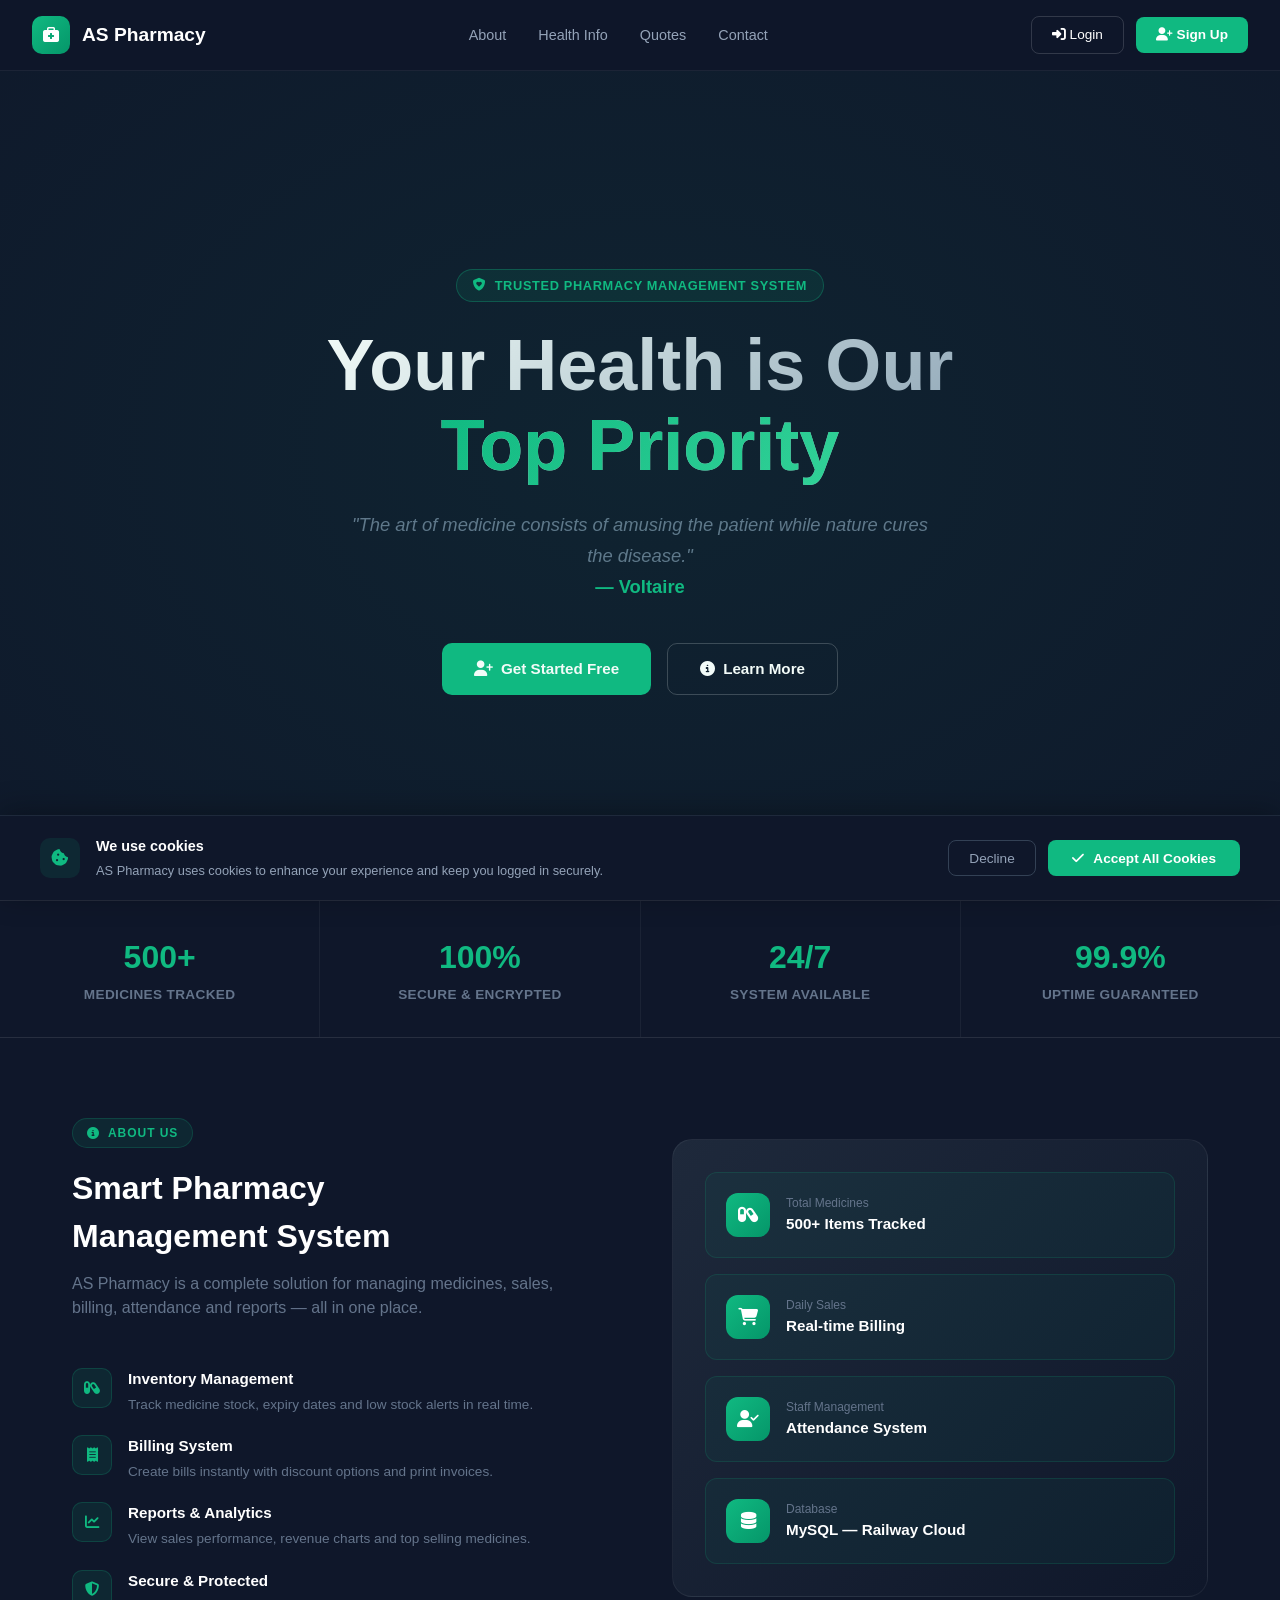
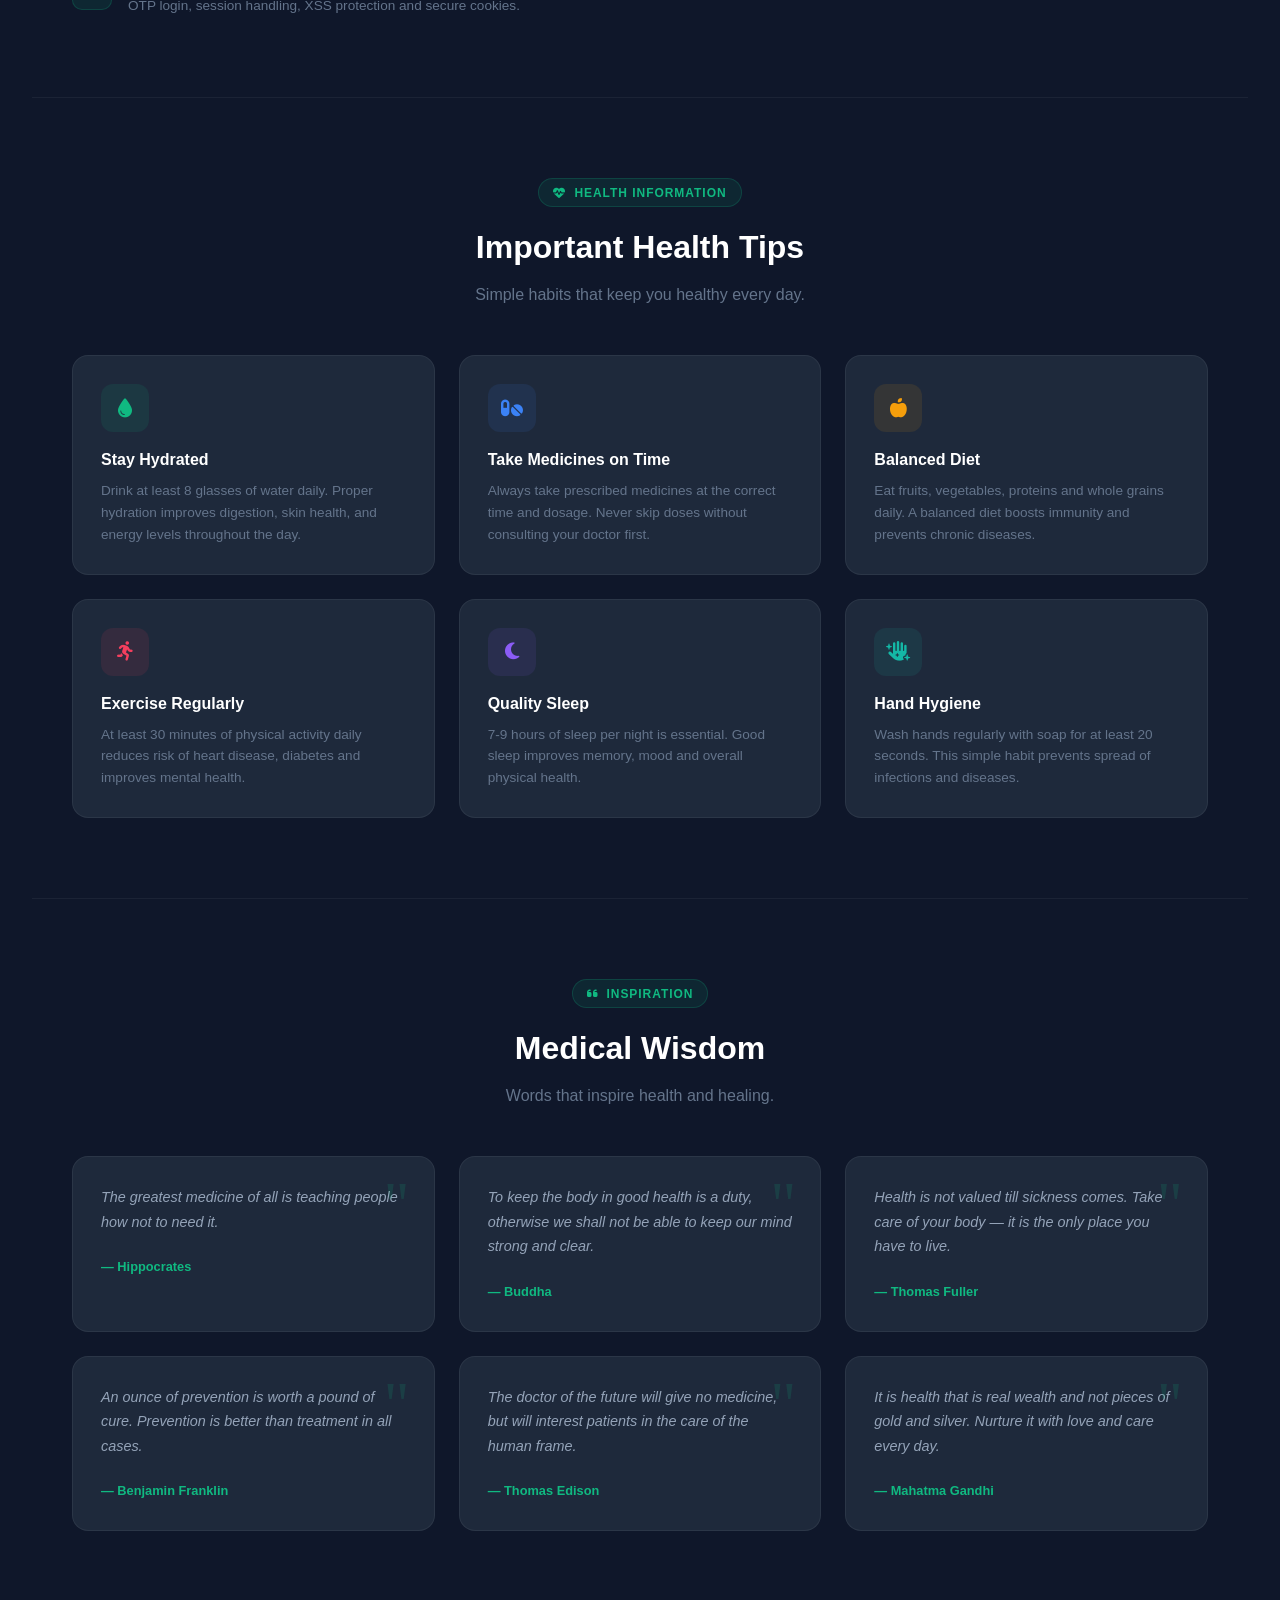
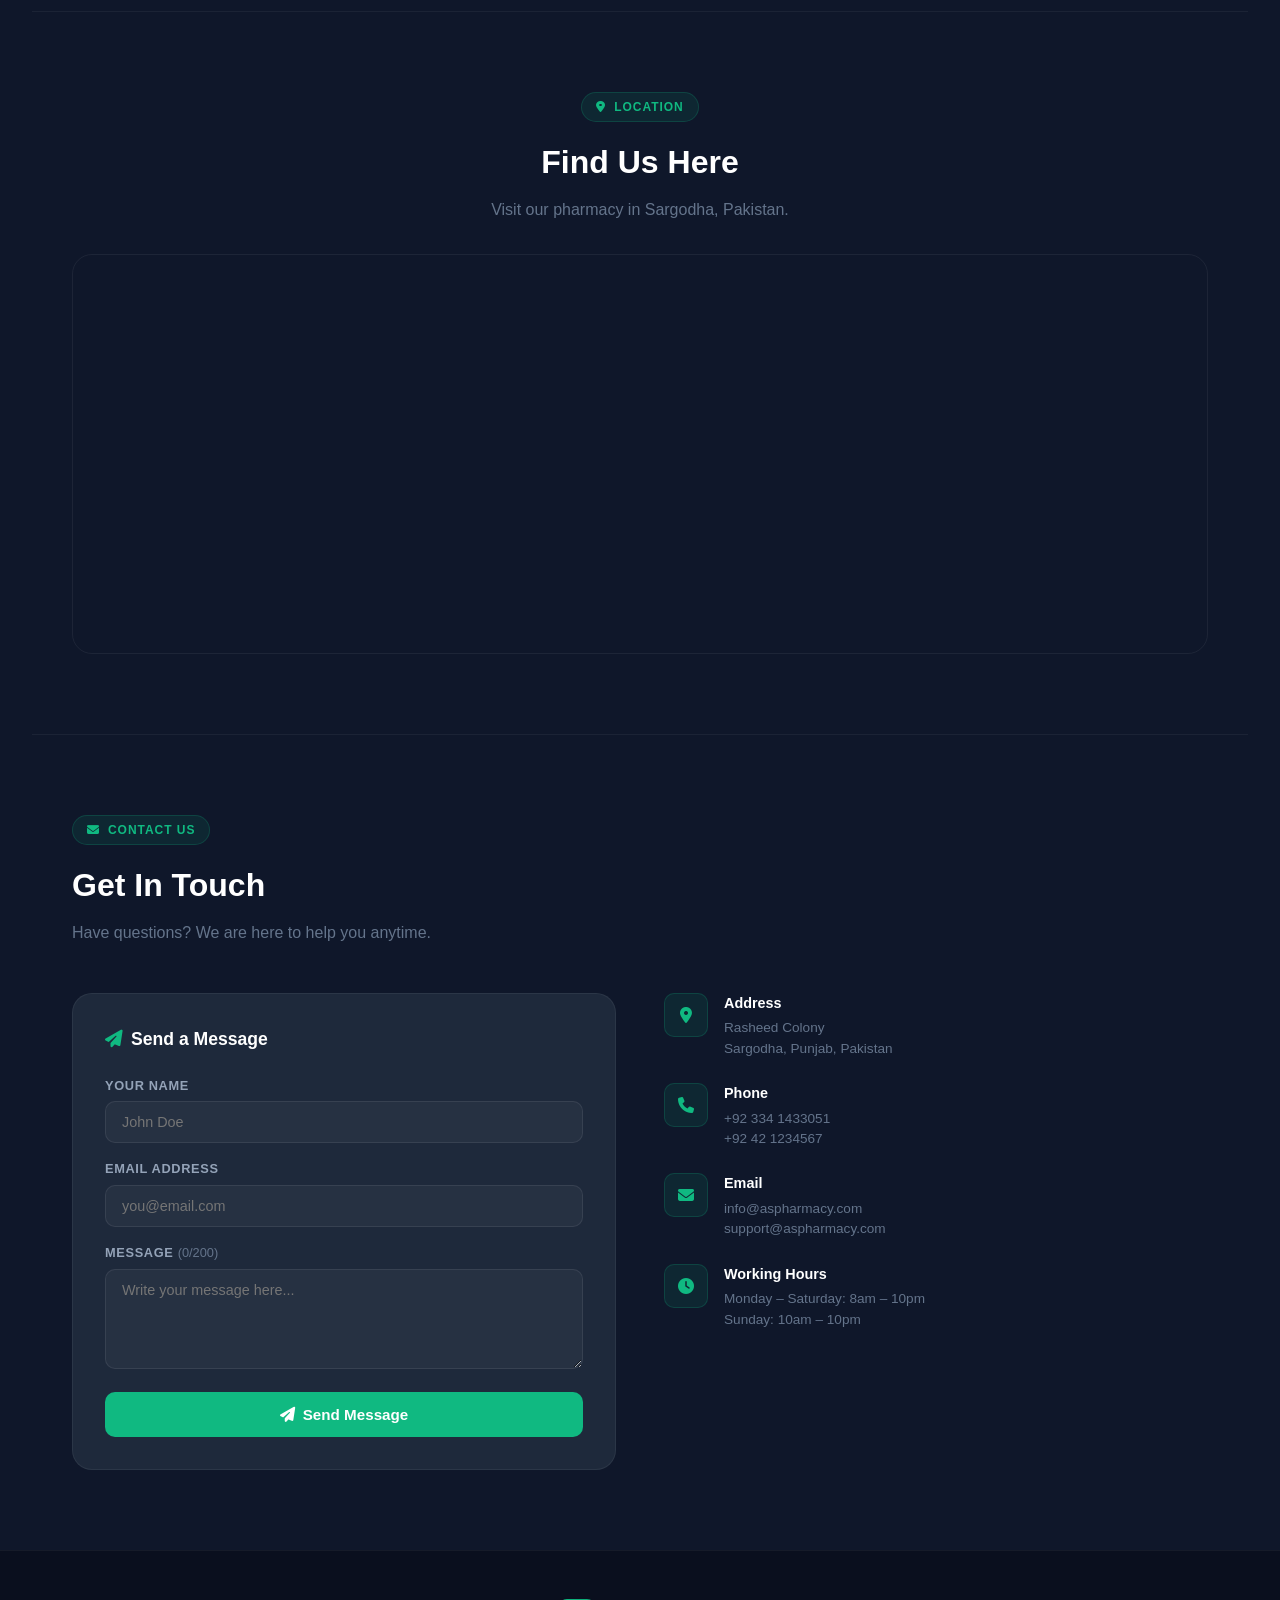
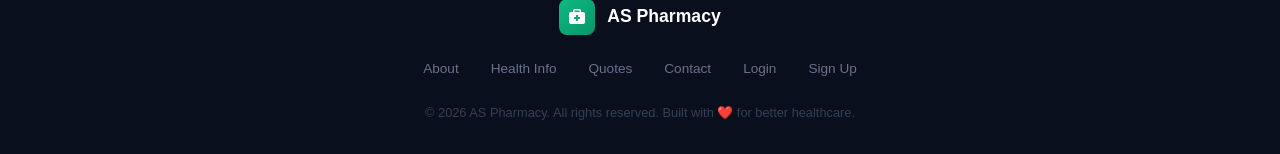
==== commit ca224526: "Fix contact layout - form first" ====
--- a/index.html
+++ b/index.html
@@ -916,11 +916,11 @@
         <div style="text-align:center;margin-bottom:2rem;">
             <div class="section-badge"><i class="fa-solid fa-location-dot"></i> Location</div>
             <h2 class="section-title">Find Us Here</h2>
-            <p class="section-sub" style="margin:0 auto;">Visit our pharmacy in Lahore, Pakistan.</p>
+            <p class="section-sub" style="margin:0 auto;">Visit our pharmacy in Sargodha, Pakistan.</p>
         </div>
         <div class="map-wrapper">
             <iframe
-                src="https://www.google.com/maps/embed?pb=!1m18!1m12!1m3!1d435817.41138864365!2d73.87076899999999!3d31.5203696!2m3!1f0!2f0!3f0!3m2!1i1024!2i768!4f13.1!3m3!1m2!1s0x39190483e58107d9%3A0xc23abe6ccc7e2462!2sLahore%2C%20Punjab%2C%20Pakistan!5e0!3m2!1sen!2s!4v1699000000000!5m2!1sen!2s"
+                src="https://www.google.com/maps/embed?pb=!1m18!1m12!1m3!1d109418.78039927396!2d72.6!3d32.0836!2m3!1f0!2f0!3f0!3m2!1i1024!2i768!4f13.1!3m3!1m2!1s0x3922a849a12b1f77%3A0x3af9634f8e7c8d5!2sSargodha%2C%20Punjab%2C%20Pakistan!5e0!3m2!1sen!2s!4v1699000000000!5m2!1sen!2s"
                 allowfullscreen=""
                 loading="lazy">
             </iframe>
@@ -931,25 +931,44 @@
 
     <!-- CONTACT -->
     <section id="contact" class="fade-in">
-        <div style="margin-bottom:3rem;">
+        <div style="margin-bottom:2rem;">
             <div class="section-badge"><i class="fa-solid fa-envelope"></i> Contact Us</div>
             <h2 class="section-title">Get In Touch</h2>
             <p class="section-sub">Have questions? We are here to help you anytime.</p>
         </div>
-        <div class="contact-grid">
+        <div class="contact-grid" style="align-items:flex-start;">
+            <div class="contact-form">
+                <h3><i class="fa-solid fa-paper-plane" style="color:#10b981;margin-right:0.5rem;"></i>Send a Message</h3>
+                <div class="form-field">
+                    <label>Your Name</label>
+                    <input type="text" id="cName" placeholder="John Doe">
+                </div>
+                <div class="form-field">
+                    <label>Email Address</label>
+                    <input type="email" id="cEmail" placeholder="you@email.com">
+                </div>
+                <div class="form-field">
+                    <label>Message <span id="charCount" style="color:#64748b;font-weight:400;text-transform:none;letter-spacing:0;">(0/200)</span></label>
+                    <textarea id="cMessage" placeholder="Write your message here..." maxlength="200" oninput="updateCharCount()" style="min-height:100px;"></textarea>
+                </div>
+                <button class="btn-contact" onclick="sendMessage()">
+                    <i class="fa-solid fa-paper-plane"></i> Send Message
+                </button>
+                <div id="msgFeedback" style="margin-top:0.75rem;font-size:0.85rem;display:none;text-align:center;padding:0.75rem;border-radius:8px;"></div>
+            </div>
             <div class="contact-info">
                 <div class="contact-item">
                     <div class="contact-item-icon"><i class="fa-solid fa-location-dot"></i></div>
                     <div class="contact-item-text">
                         <h4>Address</h4>
-                        <p>Main Boulevard, Gulberg III<br>Lahore, Punjab, Pakistan</p>
+                        <p>Rasheed Colony<br>Sargodha, Punjab, Pakistan</p>
                     </div>
                 </div>
                 <div class="contact-item">
                     <div class="contact-item-icon"><i class="fa-solid fa-phone"></i></div>
                     <div class="contact-item-text">
                         <h4>Phone</h4>
-                        <p>+92 300 1234567<br>+92 42 1234567</p>
+                        <p>+92 334 1433051<br>+92 42 1234567</p>
                     </div>
                 </div>
                 <div class="contact-item">
@@ -963,28 +982,9 @@
                     <div class="contact-item-icon"><i class="fa-solid fa-clock"></i></div>
                     <div class="contact-item-text">
                         <h4>Working Hours</h4>
-                        <p>Monday – Saturday: 8am – 10pm<br>Sunday: 10am – 6pm</p>
+                        <p>Monday – Saturday: 8am – 10pm<br>Sunday: 10am – 10pm</p>
                     </div>
                 </div>
-            </div>
-            <div class="contact-form">
-                <h3><i class="fa-solid fa-paper-plane" style="color:#10b981;margin-right:0.5rem;"></i>Send a Message</h3>
-                <div class="form-field">
-                    <label>Your Name</label>
-                    <input type="text" id="cName" placeholder="John Doe">
-                </div>
-                <div class="form-field">
-                    <label>Email Address</label>
-                    <input type="email" id="cEmail" placeholder="you@email.com">
-                </div>
-                <div class="form-field">
-                    <label>Message</label>
-                    <textarea id="cMessage" placeholder="Write your message here..."></textarea>
-                </div>
-                <button class="btn-contact" onclick="sendMessage()">
-                    <i class="fa-solid fa-paper-plane"></i> Send Message
-                </button>
-                <div id="msgFeedback" style="margin-top:0.75rem;font-size:0.85rem;display:none;text-align:center;padding:0.75rem;border-radius:8px;"></div>
             </div>
         </div>
     </section>
@@ -1048,11 +1048,33 @@
             });
         });
 
-        // Contact form
+        // Contact form with localStorage save
+        const cName    = document.getElementById('cName');
+        const cEmail   = document.getElementById('cEmail');
+        const cMessage = document.getElementById('cMessage');
+
+        // Load saved draft from localStorage
+        if (localStorage.getItem('draft_name'))    cName.value    = localStorage.getItem('draft_name');
+        if (localStorage.getItem('draft_email'))   cEmail.value   = localStorage.getItem('draft_email');
+        if (localStorage.getItem('draft_message')) cMessage.value = localStorage.getItem('draft_message');
+        updateCharCount();
+
+        // Auto-save on input
+        cName.addEventListener('input',    () => localStorage.setItem('draft_name',    cName.value));
+        cEmail.addEventListener('input',   () => localStorage.setItem('draft_email',   cEmail.value));
+        cMessage.addEventListener('input', () => localStorage.setItem('draft_message', cMessage.value));
+
+        function updateCharCount() {
+            const len = cMessage.value.length;
+            const counter = document.getElementById('charCount');
+            counter.innerText = '(' + len + '/200)';
+            counter.style.color = len >= 180 ? '#f59e0b' : len >= 200 ? '#f43f5e' : '#64748b';
+        }
+
         function sendMessage() {
-            const name    = document.getElementById('cName').value.trim();
-            const email   = document.getElementById('cEmail').value.trim();
-            const message = document.getElementById('cMessage').value.trim();
+            const name    = cName.value.trim();
+            const email   = cEmail.value.trim();
+            const message = cMessage.value.trim();
             const fb      = document.getElementById('msgFeedback');
 
             if (!name || !email || !message) {
@@ -1067,9 +1089,13 @@
             fb.style.background = 'rgba(16,185,129,0.1)';
             fb.style.color = '#10b981';
             fb.innerText = 'Thank you! Your message has been sent successfully.';
-            document.getElementById('cName').value    = '';
-            document.getElementById('cEmail').value   = '';
-            document.getElementById('cMessage').value = '';
+
+            // Clear form and localStorage after successful send
+            cName.value = ''; cEmail.value = ''; cMessage.value = '';
+            localStorage.removeItem('draft_name');
+            localStorage.removeItem('draft_email');
+            localStorage.removeItem('draft_message');
+            updateCharCount();
         }
 
         // Cookie Banner
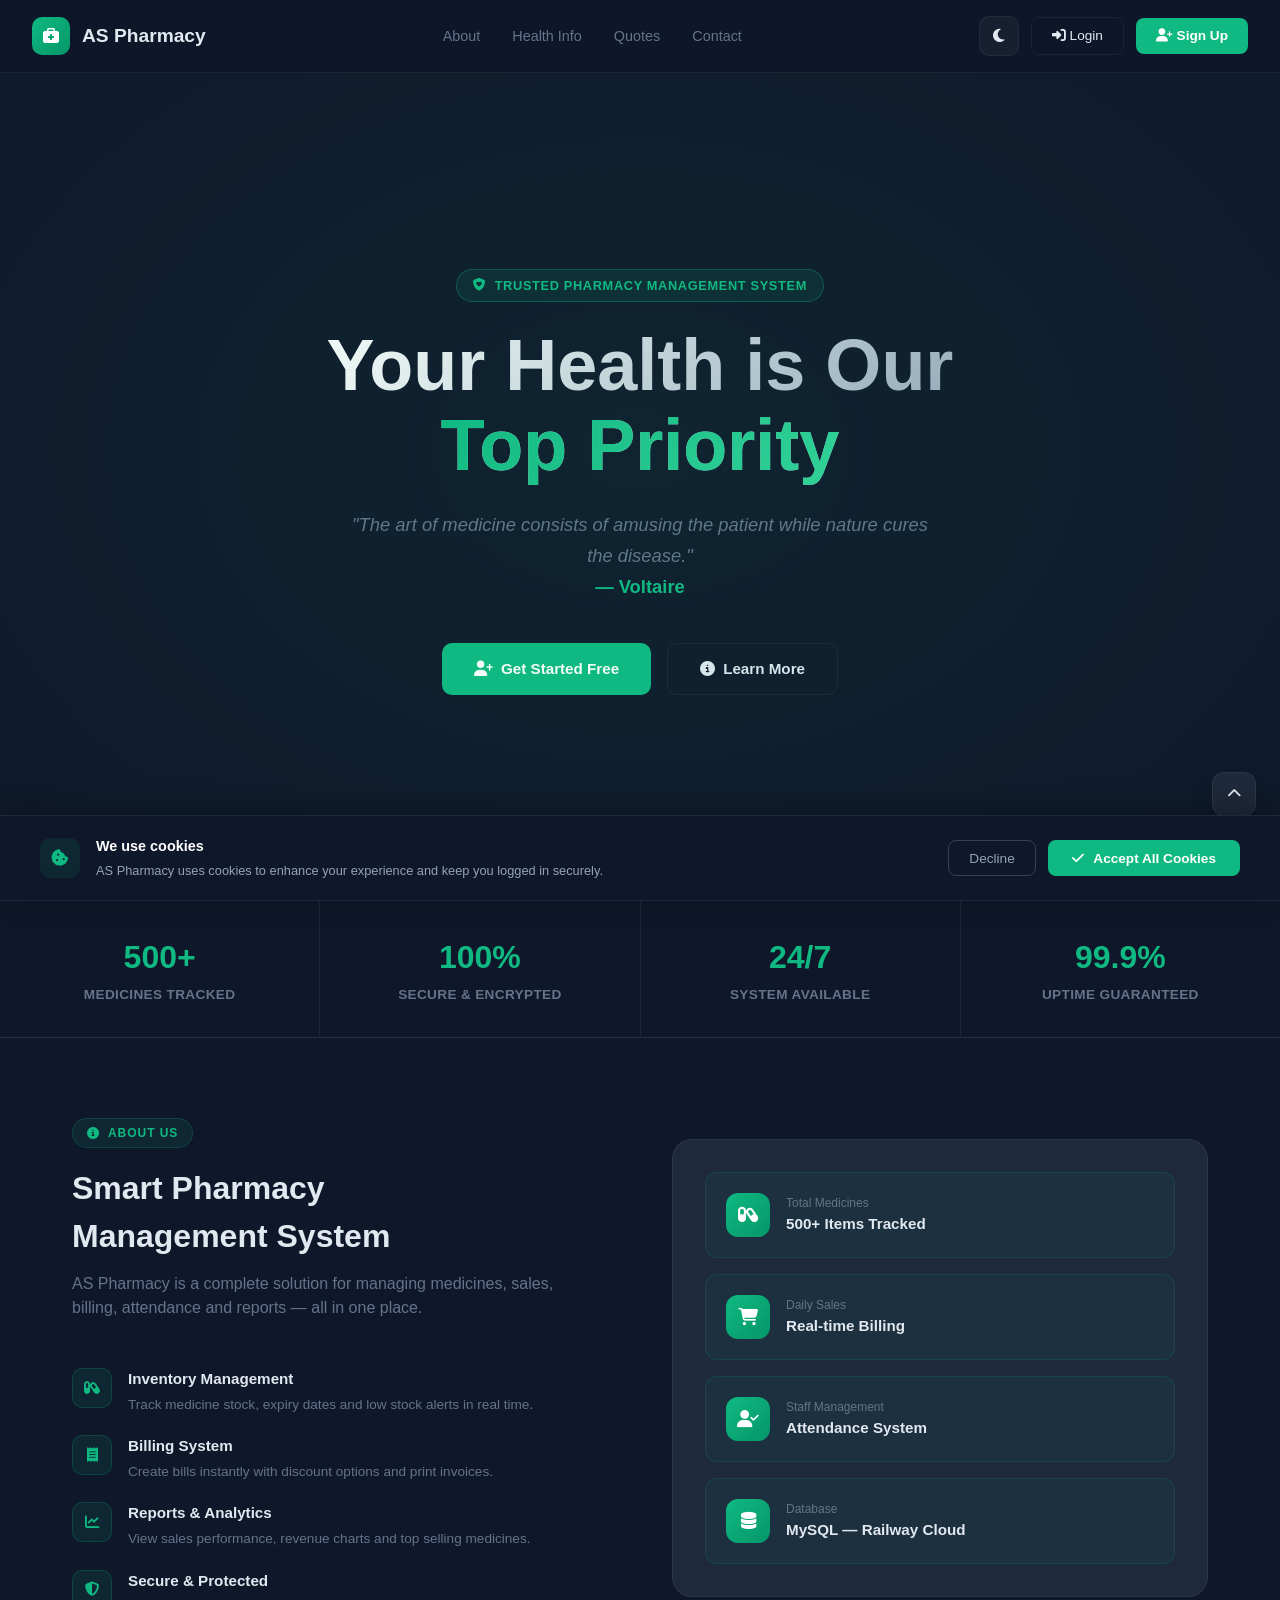
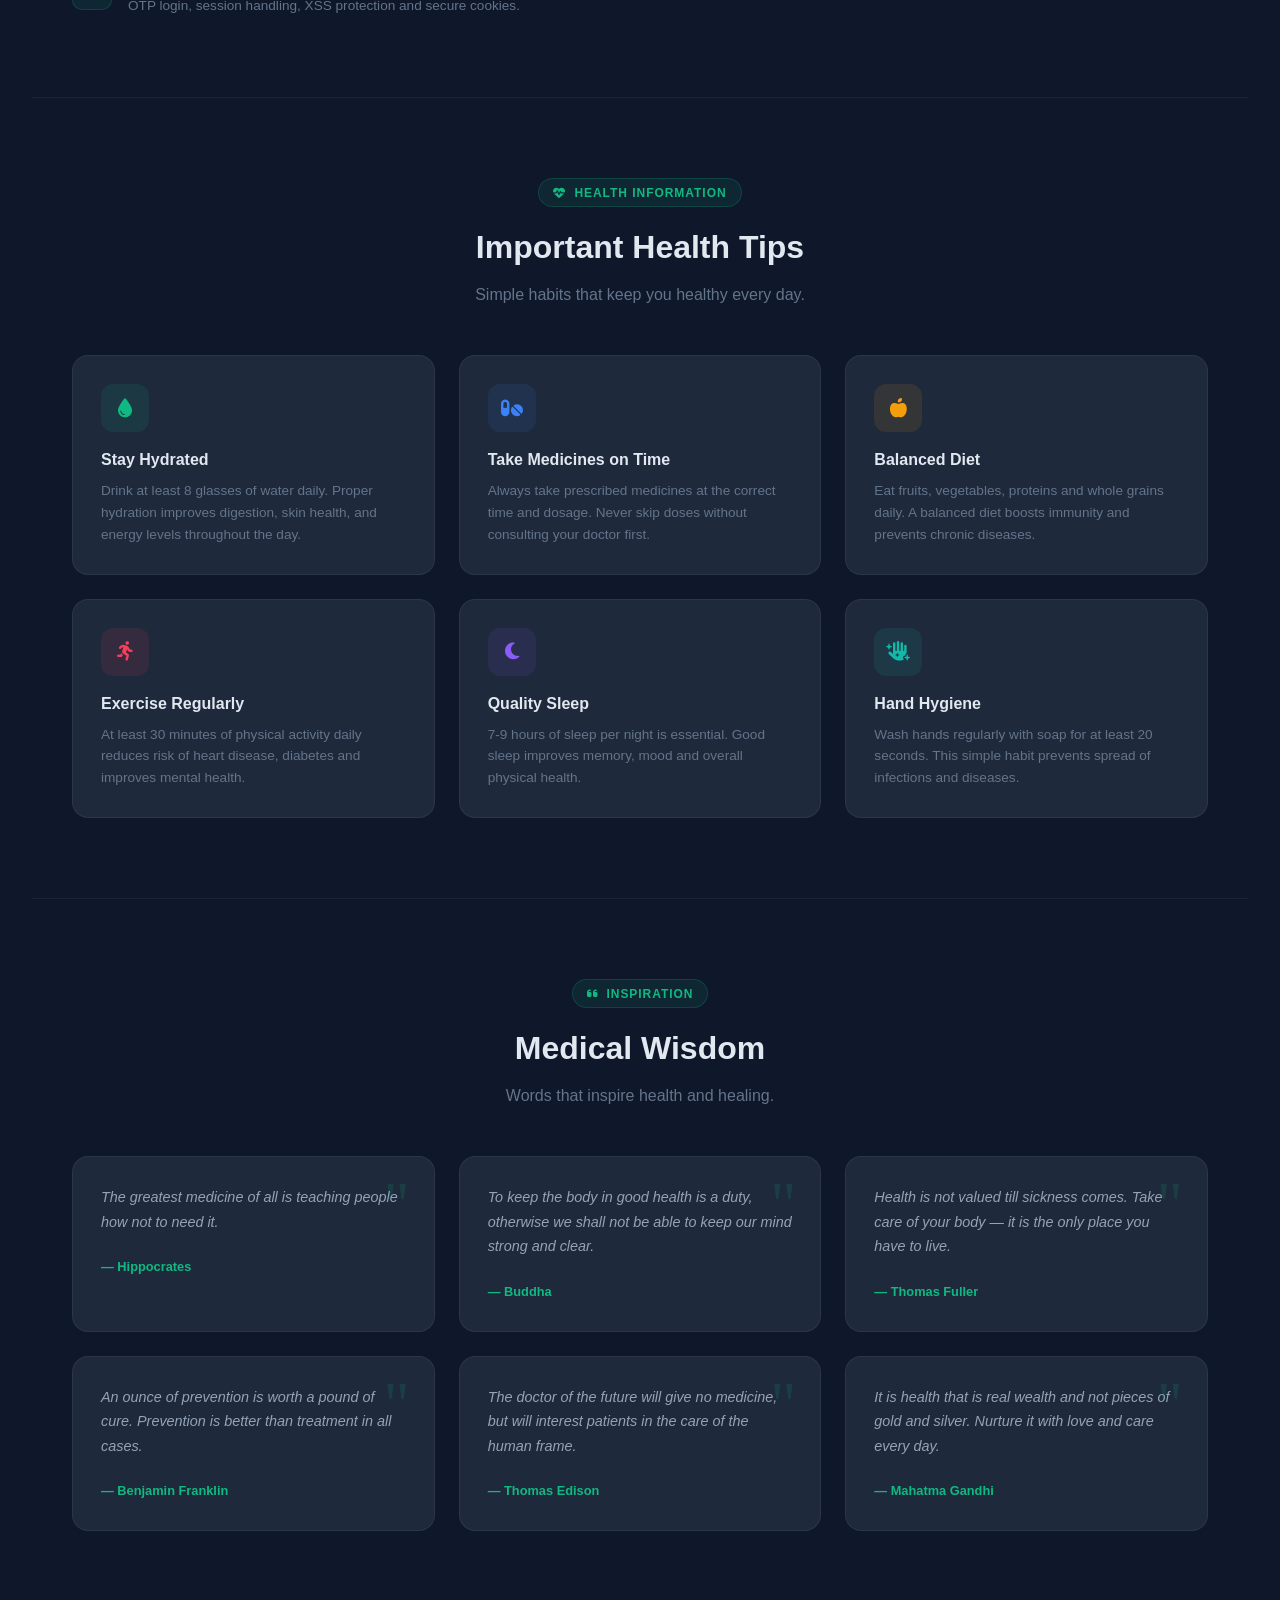
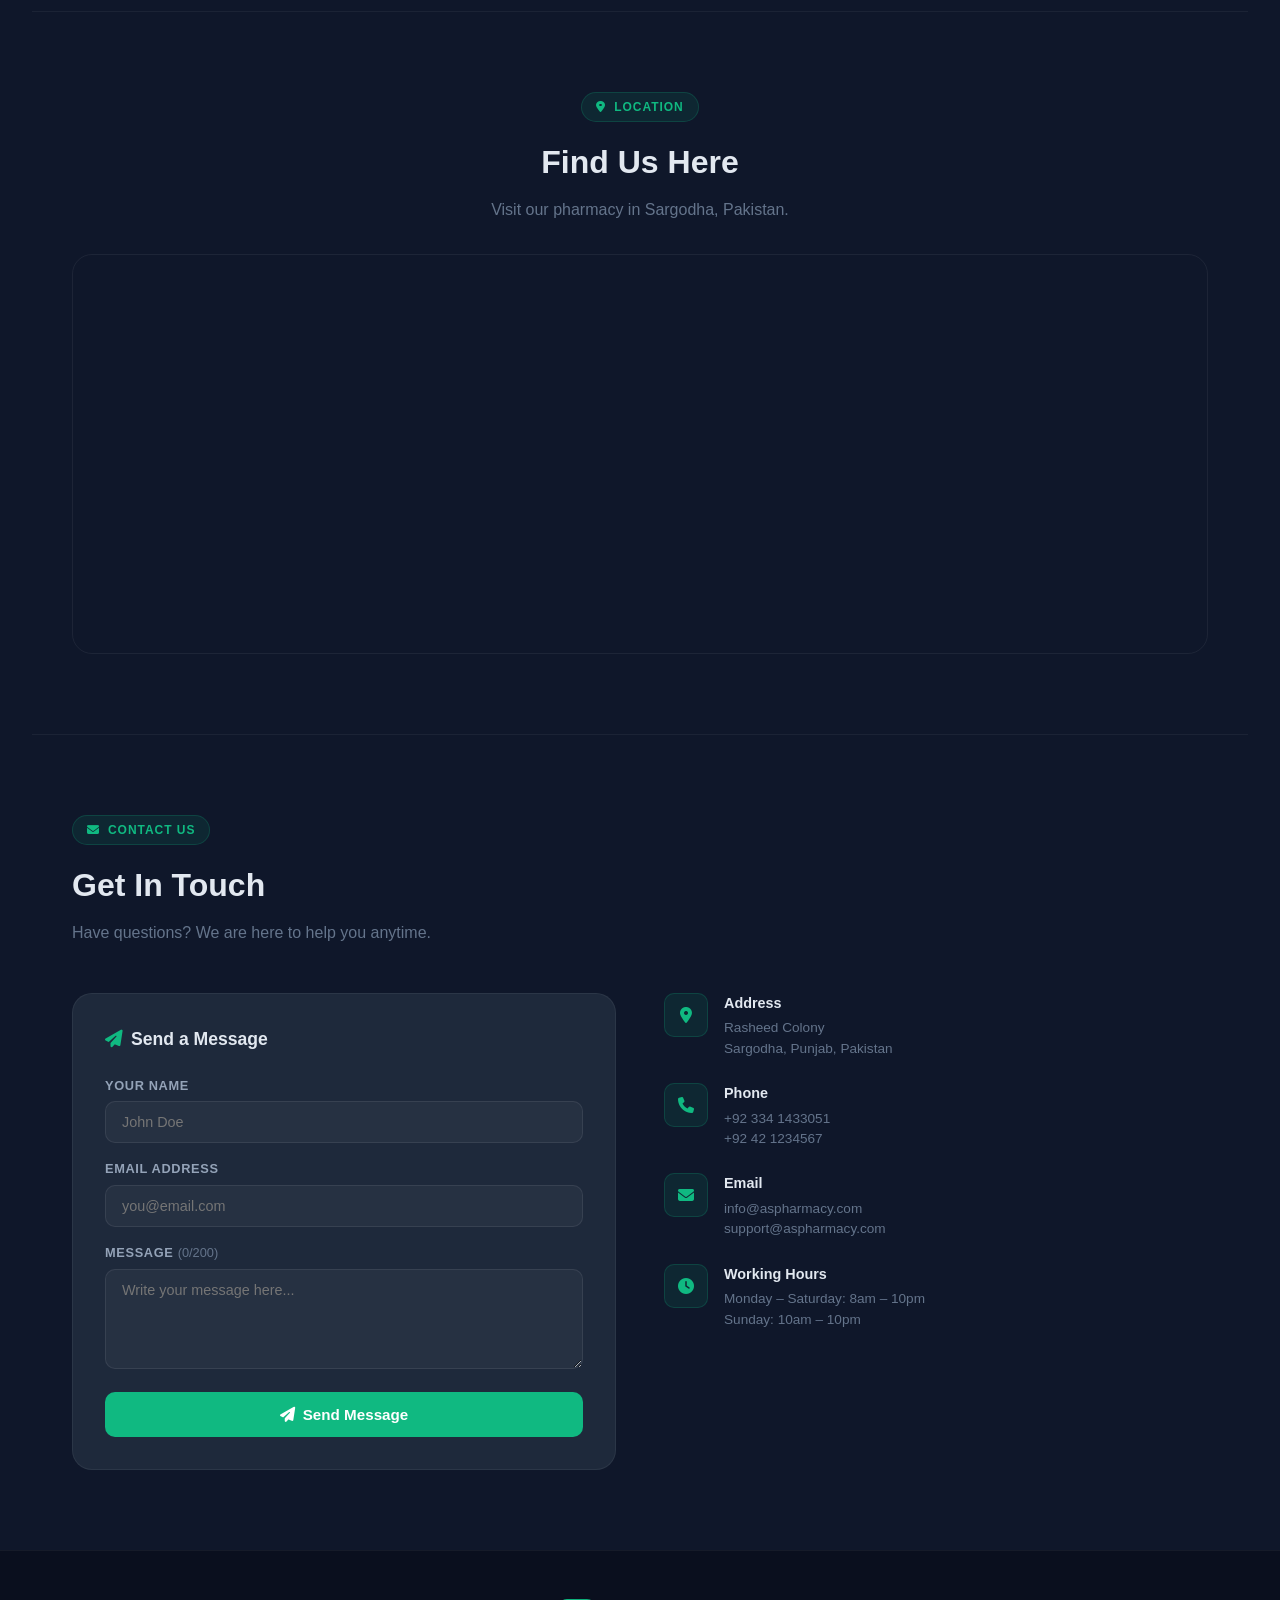
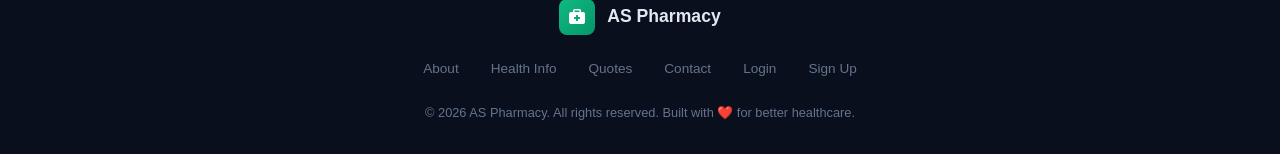
==== commit a70c7639: "Add dark/light mode and scroll buttons" ====
--- a/index.html
+++ b/index.html
@@ -1,5 +1,5 @@
 <!DOCTYPE html>
-<html lang="en">
+<html lang="en" data-theme="dark">
 <head>
     <meta charset="UTF-8">
     <meta name="viewport" content="width=device-width, initial-scale=1.0">
@@ -9,11 +9,47 @@
     <style>
         * { margin: 0; padding: 0; box-sizing: border-box; }
 
+        /* ── LIGHT / DARK THEME VARIABLES ── */
+        [data-theme="dark"] {
+            --bg:           #0f172a;
+            --bg-card:      #1e293b;
+            --bg-alt:       #0a0f1e;
+            --text:         #e2e8f0;
+            --text-muted:   #64748b;
+            --text-sub:     #94a3b8;
+            --border:       rgba(255,255,255,0.06);
+            --border-hover: rgba(16,185,129,0.3);
+            --nav-bg:       rgba(15,23,42,0.95);
+            --input-bg:     rgba(255,255,255,0.04);
+            --input-border: rgba(255,255,255,0.08);
+            --stat-bg:      #0f172a;
+            --divider:      rgba(255,255,255,0.05);
+            --map-filter:   invert(90%) hue-rotate(180deg);
+        }
+
+        [data-theme="light"] {
+            --bg:           #f1f5f9;
+            --bg-card:      #ffffff;
+            --bg-alt:       #e2e8f0;
+            --text:         #0f172a;
+            --text-muted:   #64748b;
+            --text-sub:     #475569;
+            --border:       rgba(0,0,0,0.08);
+            --border-hover: rgba(16,185,129,0.4);
+            --nav-bg:       rgba(241,245,249,0.95);
+            --input-bg:     rgba(0,0,0,0.03);
+            --input-border: rgba(0,0,0,0.1);
+            --stat-bg:      #f1f5f9;
+            --divider:      rgba(0,0,0,0.07);
+            --map-filter:   none;
+        }
+
         body {
             font-family: 'Inter', -apple-system, BlinkMacSystemFont, sans-serif;
-            background: #0f172a;
-            color: #e2e8f0;
+            background: var(--bg);
+            color: var(--text);
             overflow-x: hidden;
+            transition: background 0.3s ease, color 0.3s ease;
         }
 
         /* ── NAVBAR ── */
@@ -21,13 +57,14 @@
             position: fixed;
             top: 0; left: 0; right: 0;
             z-index: 999;
-            background: rgba(15, 23, 42, 0.95);
+            background: var(--nav-bg);
             backdrop-filter: blur(12px);
-            border-bottom: 1px solid rgba(255,255,255,0.06);
+            border-bottom: 1px solid var(--border);
             padding: 1rem 2rem;
             display: flex;
             align-items: center;
             justify-content: space-between;
+            transition: background 0.3s ease;
         }
 
         .nav-logo {
@@ -48,7 +85,7 @@
         .nav-logo-text {
             font-size: 1.2rem;
             font-weight: 700;
-            color: white;
+            color: var(--text);
         }
 
         .nav-links {
@@ -59,7 +96,7 @@
         }
 
         .nav-links a {
-            color: #94a3b8;
+            color: var(--text-muted);
             text-decoration: none;
             font-size: 0.9rem;
             font-weight: 500;
@@ -74,11 +111,31 @@
             align-items: center;
         }
 
+        /* ── THEME TOGGLE ── */
+        .theme-toggle {
+            width: 40px; height: 40px;
+            border-radius: 10px;
+            border: 1px solid var(--border);
+            background: var(--input-bg);
+            color: var(--text);
+            display: flex;
+            align-items: center;
+            justify-content: center;
+            cursor: pointer;
+            font-size: 0.95rem;
+            transition: all 0.2s;
+        }
+
+        .theme-toggle:hover {
+            border-color: #10b981;
+            color: #10b981;
+        }
+
         .btn-nav-login {
             padding: 0.5rem 1.25rem;
-            border: 1px solid rgba(255,255,255,0.15);
+            border: 1px solid var(--border);
             background: transparent;
-            color: white;
+            color: var(--text);
             border-radius: 8px;
             cursor: pointer;
             font-size: 0.85rem;
@@ -149,6 +206,10 @@
             font-weight: 800;
             line-height: 1.1;
             margin-bottom: 1.5rem;
+            color: var(--text);
+        }
+
+        [data-theme="dark"] .hero h1 {
             background: linear-gradient(135deg, #ffffff 0%, #94a3b8 100%);
             -webkit-background-clip: text;
             -webkit-text-fill-color: transparent;
@@ -156,15 +217,15 @@
         }
 
         .hero h1 span {
-            background: linear-gradient(135deg, #10b981, #34d399);
-            -webkit-background-clip: text;
-            -webkit-text-fill-color: transparent;
-            background-clip: text;
+            background: linear-gradient(135deg, #10b981, #34d399) !important;
+            -webkit-background-clip: text !important;
+            -webkit-text-fill-color: transparent !important;
+            background-clip: text !important;
         }
 
         .hero-quote {
             font-size: 1.15rem;
-            color: #64748b;
+            color: var(--text-muted);
             max-width: 600px;
             margin: 0 auto 2.5rem;
             line-height: 1.7;
@@ -208,8 +269,8 @@
         .btn-hero-outline {
             padding: 0.875rem 2rem;
             background: transparent;
-            color: white;
-            border: 1px solid rgba(255,255,255,0.2);
+            color: var(--text);
+            border: 1px solid var(--border);
             border-radius: 10px;
             font-size: 0.95rem;
             font-weight: 600;
@@ -232,15 +293,16 @@
             display: grid;
             grid-template-columns: repeat(4, 1fr);
             gap: 1px;
-            background: rgba(255,255,255,0.05);
-            border-top: 1px solid rgba(255,255,255,0.05);
-            border-bottom: 1px solid rgba(255,255,255,0.05);
+            background: var(--divider);
+            border-top: 1px solid var(--divider);
+            border-bottom: 1px solid var(--divider);
         }
 
         .stat-item {
             padding: 2rem;
             text-align: center;
-            background: #0f172a;
+            background: var(--stat-bg);
+            transition: background 0.3s;
         }
 
         .stat-number {
@@ -252,7 +314,7 @@
 
         .stat-label {
             font-size: 0.85rem;
-            color: #64748b;
+            color: var(--text-muted);
             margin-top: 0.25rem;
         }
 
@@ -282,12 +344,12 @@
         .section-title {
             font-size: 2rem;
             font-weight: 800;
-            color: white;
+            color: var(--text);
             margin-bottom: 0.75rem;
         }
 
         .section-sub {
-            color: #64748b;
+            color: var(--text-muted);
             font-size: 1rem;
             margin-bottom: 3rem;
             max-width: 500px;
@@ -330,24 +392,25 @@
         .about-feature-text h4 {
             font-size: 0.95rem;
             font-weight: 600;
-            color: white;
+            color: var(--text);
             margin-bottom: 0.25rem;
         }
 
         .about-feature-text p {
             font-size: 0.85rem;
-            color: #64748b;
+            color: var(--text-muted);
             line-height: 1.5;
         }
 
         .about-visual {
-            background: linear-gradient(135deg, #1e293b 0%, #0f172a 100%);
-            border: 1px solid rgba(255,255,255,0.06);
+            background: var(--bg-card);
+            border: 1px solid var(--border);
             border-radius: 20px;
             padding: 2rem;
             display: flex;
             flex-direction: column;
             gap: 1rem;
+            transition: background 0.3s;
         }
 
         .about-card {
@@ -374,13 +437,13 @@
 
         .about-card-info span {
             font-size: 0.75rem;
-            color: #64748b;
+            color: var(--text-muted);
             display: block;
         }
 
         .about-card-info strong {
             font-size: 0.95rem;
-            color: white;
+            color: var(--text);
         }
 
         /* ── QUOTES ── */
@@ -391,17 +454,17 @@
         }
 
         .quote-card {
-            background: #1e293b;
-            border: 1px solid rgba(255,255,255,0.06);
+            background: var(--bg-card);
+            border: 1px solid var(--border);
             border-radius: 16px;
             padding: 1.75rem;
             position: relative;
-            transition: transform 0.2s, border-color 0.2s;
+            transition: transform 0.2s, border-color 0.2s, background 0.3s;
         }
 
         .quote-card:hover {
             transform: translateY(-4px);
-            border-color: rgba(16,185,129,0.3);
+            border-color: var(--border-hover);
         }
 
         .quote-card::before {
@@ -416,7 +479,7 @@
 
         .quote-text {
             font-size: 0.9rem;
-            color: #94a3b8;
+            color: var(--text-sub);
             line-height: 1.7;
             margin-bottom: 1.25rem;
             font-style: italic;
@@ -436,16 +499,16 @@
         }
 
         .info-card {
-            background: #1e293b;
-            border: 1px solid rgba(255,255,255,0.06);
+            background: var(--bg-card);
+            border: 1px solid var(--border);
             border-radius: 16px;
             padding: 1.75rem;
-            transition: transform 0.2s, border-color 0.2s;
+            transition: transform 0.2s, border-color 0.2s, background 0.3s;
         }
 
         .info-card:hover {
             transform: translateY(-4px);
-            border-color: rgba(16,185,129,0.3);
+            border-color: var(--border-hover);
         }
 
         .info-card-icon {
@@ -461,13 +524,13 @@
         .info-card h3 {
             font-size: 1rem;
             font-weight: 700;
-            color: white;
+            color: var(--text);
             margin-bottom: 0.5rem;
         }
 
         .info-card p {
             font-size: 0.85rem;
-            color: #64748b;
+            color: var(--text-muted);
             line-height: 1.6;
         }
 
@@ -475,7 +538,7 @@
         .map-wrapper {
             border-radius: 20px;
             overflow: hidden;
-            border: 1px solid rgba(255,255,255,0.06);
+            border: 1px solid var(--border);
             height: 400px;
         }
 
@@ -483,7 +546,8 @@
             width: 100%;
             height: 100%;
             border: none;
-            filter: invert(90%) hue-rotate(180deg);
+            filter: var(--map-filter);
+            transition: filter 0.3s;
         }
 
         /* ── CONTACT ── */
@@ -521,38 +585,37 @@
         .contact-item-text h4 {
             font-size: 0.9rem;
             font-weight: 600;
-            color: white;
+            color: var(--text);
             margin-bottom: 0.25rem;
         }
 
         .contact-item-text p {
             font-size: 0.85rem;
-            color: #64748b;
+            color: var(--text-muted);
         }
 
         .contact-form {
-            background: #1e293b;
-            border: 1px solid rgba(255,255,255,0.06);
+            background: var(--bg-card);
+            border: 1px solid var(--border);
             border-radius: 20px;
             padding: 2rem;
+            transition: background 0.3s;
         }
 
         .contact-form h3 {
             font-size: 1.1rem;
             font-weight: 700;
-            color: white;
+            color: var(--text);
             margin-bottom: 1.5rem;
         }
 
-        .form-field {
-            margin-bottom: 1rem;
-        }
+        .form-field { margin-bottom: 1rem; }
 
         .form-field label {
             display: block;
             font-size: 0.8rem;
             font-weight: 600;
-            color: #94a3b8;
+            color: var(--text-sub);
             margin-bottom: 0.4rem;
             text-transform: uppercase;
             letter-spacing: 0.05em;
@@ -562,25 +625,20 @@
         .form-field textarea {
             width: 100%;
             padding: 0.75rem 1rem;
-            background: rgba(255,255,255,0.04);
-            border: 1px solid rgba(255,255,255,0.08);
+            background: var(--input-bg);
+            border: 1px solid var(--input-border);
             border-radius: 10px;
-            color: white;
+            color: var(--text);
             font-size: 0.9rem;
             outline: none;
-            transition: border-color 0.2s;
+            transition: border-color 0.2s, background 0.3s;
             font-family: inherit;
         }
 
         .form-field input:focus,
-        .form-field textarea:focus {
-            border-color: #10b981;
-        }
-
-        .form-field textarea {
-            resize: vertical;
-            min-height: 100px;
-        }
+        .form-field textarea:focus { border-color: #10b981; }
+
+        .form-field textarea { resize: vertical; min-height: 100px; }
 
         .btn-contact {
             width: 100%;
@@ -604,10 +662,11 @@
 
         /* ── FOOTER ── */
         footer {
-            background: #0a0f1e;
-            border-top: 1px solid rgba(255,255,255,0.05);
+            background: var(--bg-alt);
+            border-top: 1px solid var(--divider);
             padding: 3rem 2rem 2rem;
             text-align: center;
+            transition: background 0.3s;
         }
 
         .footer-logo {
@@ -631,7 +690,7 @@
         .footer-logo-text {
             font-size: 1.1rem;
             font-weight: 700;
-            color: white;
+            color: var(--text);
         }
 
         .footer-links {
@@ -643,7 +702,7 @@
         }
 
         .footer-links a {
-            color: #64748b;
+            color: var(--text-muted);
             text-decoration: none;
             font-size: 0.85rem;
             transition: color 0.2s;
@@ -651,15 +710,12 @@
 
         .footer-links a:hover { color: #10b981; }
 
-        .footer-copy {
-            color: #334155;
-            font-size: 0.8rem;
-        }
+        .footer-copy { color: var(--text-muted); font-size: 0.8rem; }
 
         /* ── DIVIDER ── */
         .section-divider {
             height: 1px;
-            background: rgba(255,255,255,0.05);
+            background: var(--divider);
             margin: 0 2rem;
         }
 
@@ -675,11 +731,45 @@
             transform: translateY(0);
         }
 
+        /* ── PAGE UP / DOWN BUTTONS ── */
+        .scroll-btns {
+            position: fixed;
+            right: 1.5rem;
+            bottom: 2rem;
+            display: flex;
+            flex-direction: column;
+            gap: 0.5rem;
+            z-index: 998;
+        }
+
+        .scroll-btn {
+            width: 44px; height: 44px;
+            border-radius: 12px;
+            border: 1px solid var(--border);
+            background: var(--bg-card);
+            color: var(--text);
+            display: flex;
+            align-items: center;
+            justify-content: center;
+            cursor: pointer;
+            font-size: 0.9rem;
+            transition: all 0.2s;
+            box-shadow: 0 4px 15px rgba(0,0,0,0.15);
+        }
+
+        .scroll-btn:hover {
+            background: #10b981;
+            color: white;
+            border-color: #10b981;
+            transform: scale(1.1);
+        }
+
         @media (max-width: 768px) {
             .stats { grid-template-columns: repeat(2, 1fr); }
             .about-grid, .contact-grid { grid-template-columns: 1fr; }
             .quotes-grid, .info-grid { grid-template-columns: 1fr; }
             .nav-links { display: none; }
+            .scroll-btns { right: 1rem; bottom: 1.5rem; }
         }
     </style>
 </head>
@@ -698,6 +788,10 @@
             <li><a href="#contact">Contact</a></li>
         </ul>
         <div class="nav-btns">
+            <!-- DARK / LIGHT MODE TOGGLE -->
+            <button class="theme-toggle" onclick="toggleTheme()" id="themeBtn" title="Toggle Light/Dark Mode">
+                <i class="fa-solid fa-moon" id="themeIcon"></i>
+            </button>
             <a href="login.html" class="btn-nav-login"><i class="fa-solid fa-right-to-bracket"></i> Login</a>
             <a href="signup.html" class="btn-nav-signup"><i class="fa-solid fa-user-plus"></i> Sign Up</a>
         </div>
@@ -728,22 +822,10 @@
 
     <!-- STATS -->
     <div class="stats">
-        <div class="stat-item">
-            <span class="stat-number">500+</span>
-            <span class="stat-label">Medicines Tracked</span>
-        </div>
-        <div class="stat-item">
-            <span class="stat-number">100%</span>
-            <span class="stat-label">Secure & Encrypted</span>
-        </div>
-        <div class="stat-item">
-            <span class="stat-number">24/7</span>
-            <span class="stat-label">System Available</span>
-        </div>
-        <div class="stat-item">
-            <span class="stat-number">99.9%</span>
-            <span class="stat-label">Uptime Guaranteed</span>
-        </div>
+        <div class="stat-item"><span class="stat-number">500+</span><span class="stat-label">Medicines Tracked</span></div>
+        <div class="stat-item"><span class="stat-number">100%</span><span class="stat-label">Secure & Encrypted</span></div>
+        <div class="stat-item"><span class="stat-number">24/7</span><span class="stat-label">System Available</span></div>
+        <div class="stat-item"><span class="stat-number">99.9%</span><span class="stat-label">Uptime Guaranteed</span></div>
     </div>
 
     <!-- ABOUT -->
@@ -756,62 +838,38 @@
                 <div class="about-features">
                     <div class="about-feature">
                         <div class="about-feature-icon"><i class="fa-solid fa-capsules"></i></div>
-                        <div class="about-feature-text">
-                            <h4>Inventory Management</h4>
-                            <p>Track medicine stock, expiry dates and low stock alerts in real time.</p>
-                        </div>
+                        <div class="about-feature-text"><h4>Inventory Management</h4><p>Track medicine stock, expiry dates and low stock alerts in real time.</p></div>
                     </div>
                     <div class="about-feature">
                         <div class="about-feature-icon"><i class="fa-solid fa-receipt"></i></div>
-                        <div class="about-feature-text">
-                            <h4>Billing System</h4>
-                            <p>Create bills instantly with discount options and print invoices.</p>
-                        </div>
+                        <div class="about-feature-text"><h4>Billing System</h4><p>Create bills instantly with discount options and print invoices.</p></div>
                     </div>
                     <div class="about-feature">
                         <div class="about-feature-icon"><i class="fa-solid fa-chart-line"></i></div>
-                        <div class="about-feature-text">
-                            <h4>Reports & Analytics</h4>
-                            <p>View sales performance, revenue charts and top selling medicines.</p>
-                        </div>
+                        <div class="about-feature-text"><h4>Reports & Analytics</h4><p>View sales performance, revenue charts and top selling medicines.</p></div>
                     </div>
                     <div class="about-feature">
                         <div class="about-feature-icon"><i class="fa-solid fa-shield-halved"></i></div>
-                        <div class="about-feature-text">
-                            <h4>Secure & Protected</h4>
-                            <p>OTP login, session handling, XSS protection and secure cookies.</p>
-                        </div>
+                        <div class="about-feature-text"><h4>Secure & Protected</h4><p>OTP login, session handling, XSS protection and secure cookies.</p></div>
                     </div>
                 </div>
             </div>
             <div class="about-visual">
                 <div class="about-card">
                     <div class="about-card-icon"><i class="fa-solid fa-capsules"></i></div>
-                    <div class="about-card-info">
-                        <span>Total Medicines</span>
-                        <strong>500+ Items Tracked</strong>
-                    </div>
+                    <div class="about-card-info"><span>Total Medicines</span><strong>500+ Items Tracked</strong></div>
                 </div>
                 <div class="about-card">
                     <div class="about-card-icon"><i class="fa-solid fa-cart-shopping"></i></div>
-                    <div class="about-card-info">
-                        <span>Daily Sales</span>
-                        <strong>Real-time Billing</strong>
-                    </div>
+                    <div class="about-card-info"><span>Daily Sales</span><strong>Real-time Billing</strong></div>
                 </div>
                 <div class="about-card">
                     <div class="about-card-icon"><i class="fa-solid fa-user-check"></i></div>
-                    <div class="about-card-info">
-                        <span>Staff Management</span>
-                        <strong>Attendance System</strong>
-                    </div>
+                    <div class="about-card-info"><span>Staff Management</span><strong>Attendance System</strong></div>
                 </div>
                 <div class="about-card">
                     <div class="about-card-icon"><i class="fa-solid fa-database"></i></div>
-                    <div class="about-card-info">
-                        <span>Database</span>
-                        <strong>MySQL — Railway Cloud</strong>
-                    </div>
+                    <div class="about-card-info"><span>Database</span><strong>MySQL — Railway Cloud</strong></div>
                 </div>
             </div>
         </div>
@@ -828,44 +886,32 @@
         </div>
         <div class="info-grid">
             <div class="info-card">
-                <div class="info-card-icon" style="background:rgba(16,185,129,0.1);color:#10b981;">
-                    <i class="fa-solid fa-droplet"></i>
-                </div>
+                <div class="info-card-icon" style="background:rgba(16,185,129,0.1);color:#10b981;"><i class="fa-solid fa-droplet"></i></div>
                 <h3>Stay Hydrated</h3>
                 <p>Drink at least 8 glasses of water daily. Proper hydration improves digestion, skin health, and energy levels throughout the day.</p>
             </div>
             <div class="info-card">
-                <div class="info-card-icon" style="background:rgba(59,130,246,0.1);color:#3b82f6;">
-                    <i class="fa-solid fa-pills"></i>
-                </div>
+                <div class="info-card-icon" style="background:rgba(59,130,246,0.1);color:#3b82f6;"><i class="fa-solid fa-pills"></i></div>
                 <h3>Take Medicines on Time</h3>
                 <p>Always take prescribed medicines at the correct time and dosage. Never skip doses without consulting your doctor first.</p>
             </div>
             <div class="info-card">
-                <div class="info-card-icon" style="background:rgba(245,158,11,0.1);color:#f59e0b;">
-                    <i class="fa-solid fa-apple-whole"></i>
-                </div>
+                <div class="info-card-icon" style="background:rgba(245,158,11,0.1);color:#f59e0b;"><i class="fa-solid fa-apple-whole"></i></div>
                 <h3>Balanced Diet</h3>
                 <p>Eat fruits, vegetables, proteins and whole grains daily. A balanced diet boosts immunity and prevents chronic diseases.</p>
             </div>
             <div class="info-card">
-                <div class="info-card-icon" style="background:rgba(244,63,94,0.1);color:#f43f5e;">
-                    <i class="fa-solid fa-person-running"></i>
-                </div>
+                <div class="info-card-icon" style="background:rgba(244,63,94,0.1);color:#f43f5e;"><i class="fa-solid fa-person-running"></i></div>
                 <h3>Exercise Regularly</h3>
                 <p>At least 30 minutes of physical activity daily reduces risk of heart disease, diabetes and improves mental health.</p>
             </div>
             <div class="info-card">
-                <div class="info-card-icon" style="background:rgba(139,92,246,0.1);color:#8b5cf6;">
-                    <i class="fa-solid fa-moon"></i>
-                </div>
+                <div class="info-card-icon" style="background:rgba(139,92,246,0.1);color:#8b5cf6;"><i class="fa-solid fa-moon"></i></div>
                 <h3>Quality Sleep</h3>
                 <p>7-9 hours of sleep per night is essential. Good sleep improves memory, mood and overall physical health.</p>
             </div>
             <div class="info-card">
-                <div class="info-card-icon" style="background:rgba(20,184,166,0.1);color:#14b8a6;">
-                    <i class="fa-solid fa-hand-sparkles"></i>
-                </div>
+                <div class="info-card-icon" style="background:rgba(20,184,166,0.1);color:#14b8a6;"><i class="fa-solid fa-hand-sparkles"></i></div>
                 <h3>Hand Hygiene</h3>
                 <p>Wash hands regularly with soap for at least 20 seconds. This simple habit prevents spread of infections and diseases.</p>
             </div>
@@ -882,30 +928,12 @@
             <p class="section-sub" style="margin:0 auto;">Words that inspire health and healing.</p>
         </div>
         <div class="quotes-grid">
-            <div class="quote-card">
-                <p class="quote-text">The greatest medicine of all is teaching people how not to need it.</p>
-                <span class="quote-author">— Hippocrates</span>
-            </div>
-            <div class="quote-card">
-                <p class="quote-text">To keep the body in good health is a duty, otherwise we shall not be able to keep our mind strong and clear.</p>
-                <span class="quote-author">— Buddha</span>
-            </div>
-            <div class="quote-card">
-                <p class="quote-text">Health is not valued till sickness comes. Take care of your body — it is the only place you have to live.</p>
-                <span class="quote-author">— Thomas Fuller</span>
-            </div>
-            <div class="quote-card">
-                <p class="quote-text">An ounce of prevention is worth a pound of cure. Prevention is better than treatment in all cases.</p>
-                <span class="quote-author">— Benjamin Franklin</span>
-            </div>
-            <div class="quote-card">
-                <p class="quote-text">The doctor of the future will give no medicine, but will interest patients in the care of the human frame.</p>
-                <span class="quote-author">— Thomas Edison</span>
-            </div>
-            <div class="quote-card">
-                <p class="quote-text">It is health that is real wealth and not pieces of gold and silver. Nurture it with love and care every day.</p>
-                <span class="quote-author">— Mahatma Gandhi</span>
-            </div>
+            <div class="quote-card"><p class="quote-text">The greatest medicine of all is teaching people how not to need it.</p><span class="quote-author">— Hippocrates</span></div>
+            <div class="quote-card"><p class="quote-text">To keep the body in good health is a duty, otherwise we shall not be able to keep our mind strong and clear.</p><span class="quote-author">— Buddha</span></div>
+            <div class="quote-card"><p class="quote-text">Health is not valued till sickness comes. Take care of your body — it is the only place you have to live.</p><span class="quote-author">— Thomas Fuller</span></div>
+            <div class="quote-card"><p class="quote-text">An ounce of prevention is worth a pound of cure. Prevention is better than treatment in all cases.</p><span class="quote-author">— Benjamin Franklin</span></div>
+            <div class="quote-card"><p class="quote-text">The doctor of the future will give no medicine, but will interest patients in the care of the human frame.</p><span class="quote-author">— Thomas Edison</span></div>
+            <div class="quote-card"><p class="quote-text">It is health that is real wealth and not pieces of gold and silver. Nurture it with love and care every day.</p><span class="quote-author">— Mahatma Gandhi</span></div>
         </div>
     </section>
 
@@ -919,11 +947,7 @@
             <p class="section-sub" style="margin:0 auto;">Visit our pharmacy in Sargodha, Pakistan.</p>
         </div>
         <div class="map-wrapper">
-            <iframe
-                src="https://www.google.com/maps/embed?pb=!1m18!1m12!1m3!1d109418.78039927396!2d72.6!3d32.0836!2m3!1f0!2f0!3f0!3m2!1i1024!2i768!4f13.1!3m3!1m2!1s0x3922a849a12b1f77%3A0x3af9634f8e7c8d5!2sSargodha%2C%20Punjab%2C%20Pakistan!5e0!3m2!1sen!2s!4v1699000000000!5m2!1sen!2s"
-                allowfullscreen=""
-                loading="lazy">
-            </iframe>
+            <iframe src="https://www.google.com/maps/embed?pb=!1m18!1m12!1m3!1d109418.78039927396!2d72.6!3d32.0836!2m3!1f0!2f0!3f0!3m2!1i1024!2i768!4f13.1!3m3!1m2!1s0x3922a849a12b1f77%3A0x3af9634f8e7c8d5!2sSargodha%2C%20Punjab%2C%20Pakistan!5e0!3m2!1sen!2s!4v1699000000000!5m2!1sen!2s" allowfullscreen="" loading="lazy"></iframe>
         </div>
     </section>
 
@@ -948,7 +972,7 @@
                     <input type="email" id="cEmail" placeholder="you@email.com">
                 </div>
                 <div class="form-field">
-                    <label>Message <span id="charCount" style="color:#64748b;font-weight:400;text-transform:none;letter-spacing:0;">(0/200)</span></label>
+                    <label>Message <span id="charCount" style="color:var(--text-muted);font-weight:400;text-transform:none;letter-spacing:0;">(0/200)</span></label>
                     <textarea id="cMessage" placeholder="Write your message here..." maxlength="200" oninput="updateCharCount()" style="min-height:100px;"></textarea>
                 </div>
                 <button class="btn-contact" onclick="sendMessage()">
@@ -959,31 +983,19 @@
             <div class="contact-info">
                 <div class="contact-item">
                     <div class="contact-item-icon"><i class="fa-solid fa-location-dot"></i></div>
-                    <div class="contact-item-text">
-                        <h4>Address</h4>
-                        <p>Rasheed Colony<br>Sargodha, Punjab, Pakistan</p>
-                    </div>
+                    <div class="contact-item-text"><h4>Address</h4><p>Rasheed Colony<br>Sargodha, Punjab, Pakistan</p></div>
                 </div>
                 <div class="contact-item">
                     <div class="contact-item-icon"><i class="fa-solid fa-phone"></i></div>
-                    <div class="contact-item-text">
-                        <h4>Phone</h4>
-                        <p>+92 334 1433051<br>+92 42 1234567</p>
-                    </div>
+                    <div class="contact-item-text"><h4>Phone</h4><p>+92 334 1433051<br>+92 42 1234567</p></div>
                 </div>
                 <div class="contact-item">
                     <div class="contact-item-icon"><i class="fa-solid fa-envelope"></i></div>
-                    <div class="contact-item-text">
-                        <h4>Email</h4>
-                        <p>info@aspharmacy.com<br>support@aspharmacy.com</p>
-                    </div>
+                    <div class="contact-item-text"><h4>Email</h4><p>info@aspharmacy.com<br>support@aspharmacy.com</p></div>
                 </div>
                 <div class="contact-item">
                     <div class="contact-item-icon"><i class="fa-solid fa-clock"></i></div>
-                    <div class="contact-item-text">
-                        <h4>Working Hours</h4>
-                        <p>Monday – Saturday: 8am – 10pm<br>Sunday: 10am – 10pm</p>
-                    </div>
+                    <div class="contact-item-text"><h4>Working Hours</h4><p>Monday – Saturday: 8am – 10pm<br>Sunday: 10am – 10pm</p></div>
                 </div>
             </div>
         </div>
@@ -1006,6 +1018,16 @@
         <p class="footer-copy">© 2026 AS Pharmacy. All rights reserved. Built with ❤️ for better healthcare.</p>
     </footer>
 
+    <!-- PAGE UP / DOWN BUTTONS -->
+    <div class="scroll-btns">
+        <button class="scroll-btn" onclick="window.scrollTo({top:0,behavior:'smooth'})" title="Page Top">
+            <i class="fa-solid fa-chevron-up"></i>
+        </button>
+        <button class="scroll-btn" onclick="window.scrollTo({top:document.body.scrollHeight,behavior:'smooth'})" title="Page Bottom">
+            <i class="fa-solid fa-chevron-down"></i>
+        </button>
+    </div>
+
     <!-- Cookie Banner -->
     <div id="cookieBanner" style="display:none;position:fixed;bottom:0;left:0;right:0;z-index:9999;background:#0f172a;border-top:1px solid #1e293b;padding:1.25rem 2rem;box-shadow:0 -4px 30px rgba(0,0,0,0.3);">
         <div style="max-width:1200px;margin:0 auto;display:flex;align-items:center;justify-content:space-between;gap:2rem;flex-wrap:wrap;">
@@ -1028,18 +1050,32 @@
     </div>
 
     <script>
-        // Scroll animations
+        // ── THEME TOGGLE ──
+        function toggleTheme() {
+            const html  = document.documentElement;
+            const icon  = document.getElementById('themeIcon');
+            const isDark = html.getAttribute('data-theme') === 'dark';
+            html.setAttribute('data-theme', isDark ? 'light' : 'dark');
+            icon.className = isDark ? 'fa-solid fa-sun' : 'fa-solid fa-moon';
+            localStorage.setItem('theme', isDark ? 'light' : 'dark');
+        }
+
+        // Load saved theme
+        (function() {
+            const saved = localStorage.getItem('theme') || 'dark';
+            document.documentElement.setAttribute('data-theme', saved);
+            const icon = document.getElementById('themeIcon');
+            if (icon) icon.className = saved === 'light' ? 'fa-solid fa-sun' : 'fa-solid fa-moon';
+        })();
+
+        // ── SCROLL ANIMATIONS ──
         const observer = new IntersectionObserver((entries) => {
-            entries.forEach(entry => {
-                if (entry.isIntersecting) {
-                    entry.target.classList.add('visible');
-                }
-            });
+            entries.forEach(entry => { if (entry.isIntersecting) entry.target.classList.add('visible'); });
         }, { threshold: 0.1 });
 
         document.querySelectorAll('.fade-in').forEach(el => observer.observe(el));
 
-        // Smooth scroll
+        // ── SMOOTH SCROLL ──
         document.querySelectorAll('a[href^="#"]').forEach(a => {
             a.addEventListener('click', e => {
                 e.preventDefault();
@@ -1048,18 +1084,16 @@
             });
         });
 
-        // Contact form with localStorage save
+        // ── CONTACT FORM ──
         const cName    = document.getElementById('cName');
         const cEmail   = document.getElementById('cEmail');
         const cMessage = document.getElementById('cMessage');
 
-        // Load saved draft from localStorage
         if (localStorage.getItem('draft_name'))    cName.value    = localStorage.getItem('draft_name');
         if (localStorage.getItem('draft_email'))   cEmail.value   = localStorage.getItem('draft_email');
         if (localStorage.getItem('draft_message')) cMessage.value = localStorage.getItem('draft_message');
         updateCharCount();
 
-        // Auto-save on input
         cName.addEventListener('input',    () => localStorage.setItem('draft_name',    cName.value));
         cEmail.addEventListener('input',   () => localStorage.setItem('draft_email',   cEmail.value));
         cMessage.addEventListener('input', () => localStorage.setItem('draft_message', cMessage.value));
@@ -1068,7 +1102,7 @@
             const len = cMessage.value.length;
             const counter = document.getElementById('charCount');
             counter.innerText = '(' + len + '/200)';
-            counter.style.color = len >= 180 ? '#f59e0b' : len >= 200 ? '#f43f5e' : '#64748b';
+            counter.style.color = len >= 180 ? '#f59e0b' : '#64748b';
         }
 
         function sendMessage() {
@@ -1076,7 +1110,6 @@
             const email   = cEmail.value.trim();
             const message = cMessage.value.trim();
             const fb      = document.getElementById('msgFeedback');
-
             if (!name || !email || !message) {
                 fb.style.display = 'block';
                 fb.style.background = 'rgba(239,68,68,0.1)';
@@ -1084,13 +1117,10 @@
                 fb.innerText = 'Please fill all fields before sending.';
                 return;
             }
-
             fb.style.display = 'block';
             fb.style.background = 'rgba(16,185,129,0.1)';
             fb.style.color = '#10b981';
             fb.innerText = 'Thank you! Your message has been sent successfully.';
-
-            // Clear form and localStorage after successful send
             cName.value = ''; cEmail.value = ''; cMessage.value = '';
             localStorage.removeItem('draft_name');
             localStorage.removeItem('draft_email');
@@ -1098,20 +1128,20 @@
             updateCharCount();
         }
 
-        // Cookie Banner
+        // ── COOKIE BANNER ──
         (function() {
             if (!localStorage.getItem('cookieConsent')) {
                 setTimeout(() => { document.getElementById('cookieBanner').style.display = 'block'; }, 1500);
             }
         })();
 
-        function acceptCookies() { localStorage.setItem('cookieConsent','accepted'); hideBanner(); }
+        function acceptCookies()  { localStorage.setItem('cookieConsent','accepted'); hideBanner(); }
         function declineCookies() { localStorage.setItem('cookieConsent','declined'); hideBanner(); }
         function hideBanner() {
             const b = document.getElementById('cookieBanner');
             b.style.transition = 'transform 0.3s ease, opacity 0.3s ease';
-            b.style.transform = 'translateY(100%)';
-            b.style.opacity = '0';
+            b.style.transform  = 'translateY(100%)';
+            b.style.opacity    = '0';
             setTimeout(() => b.style.display = 'none', 300);
         }
     </script>
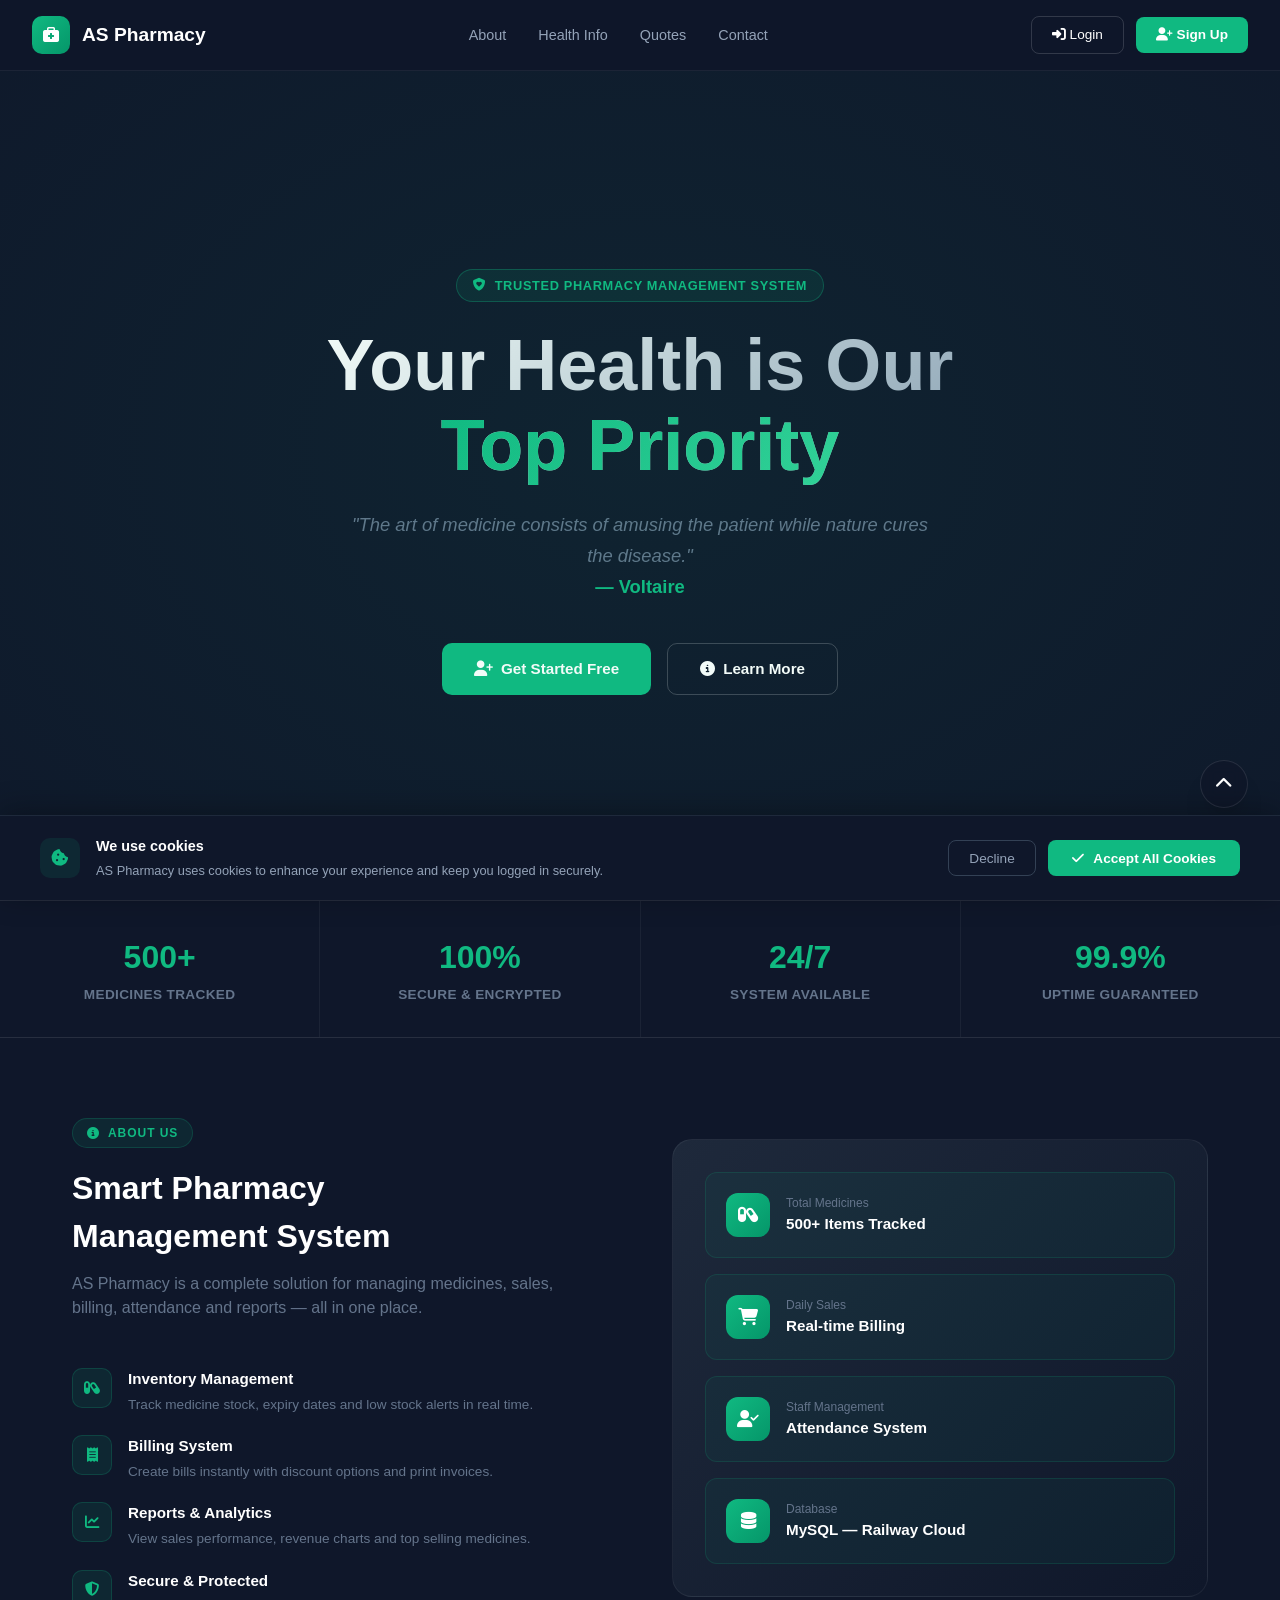
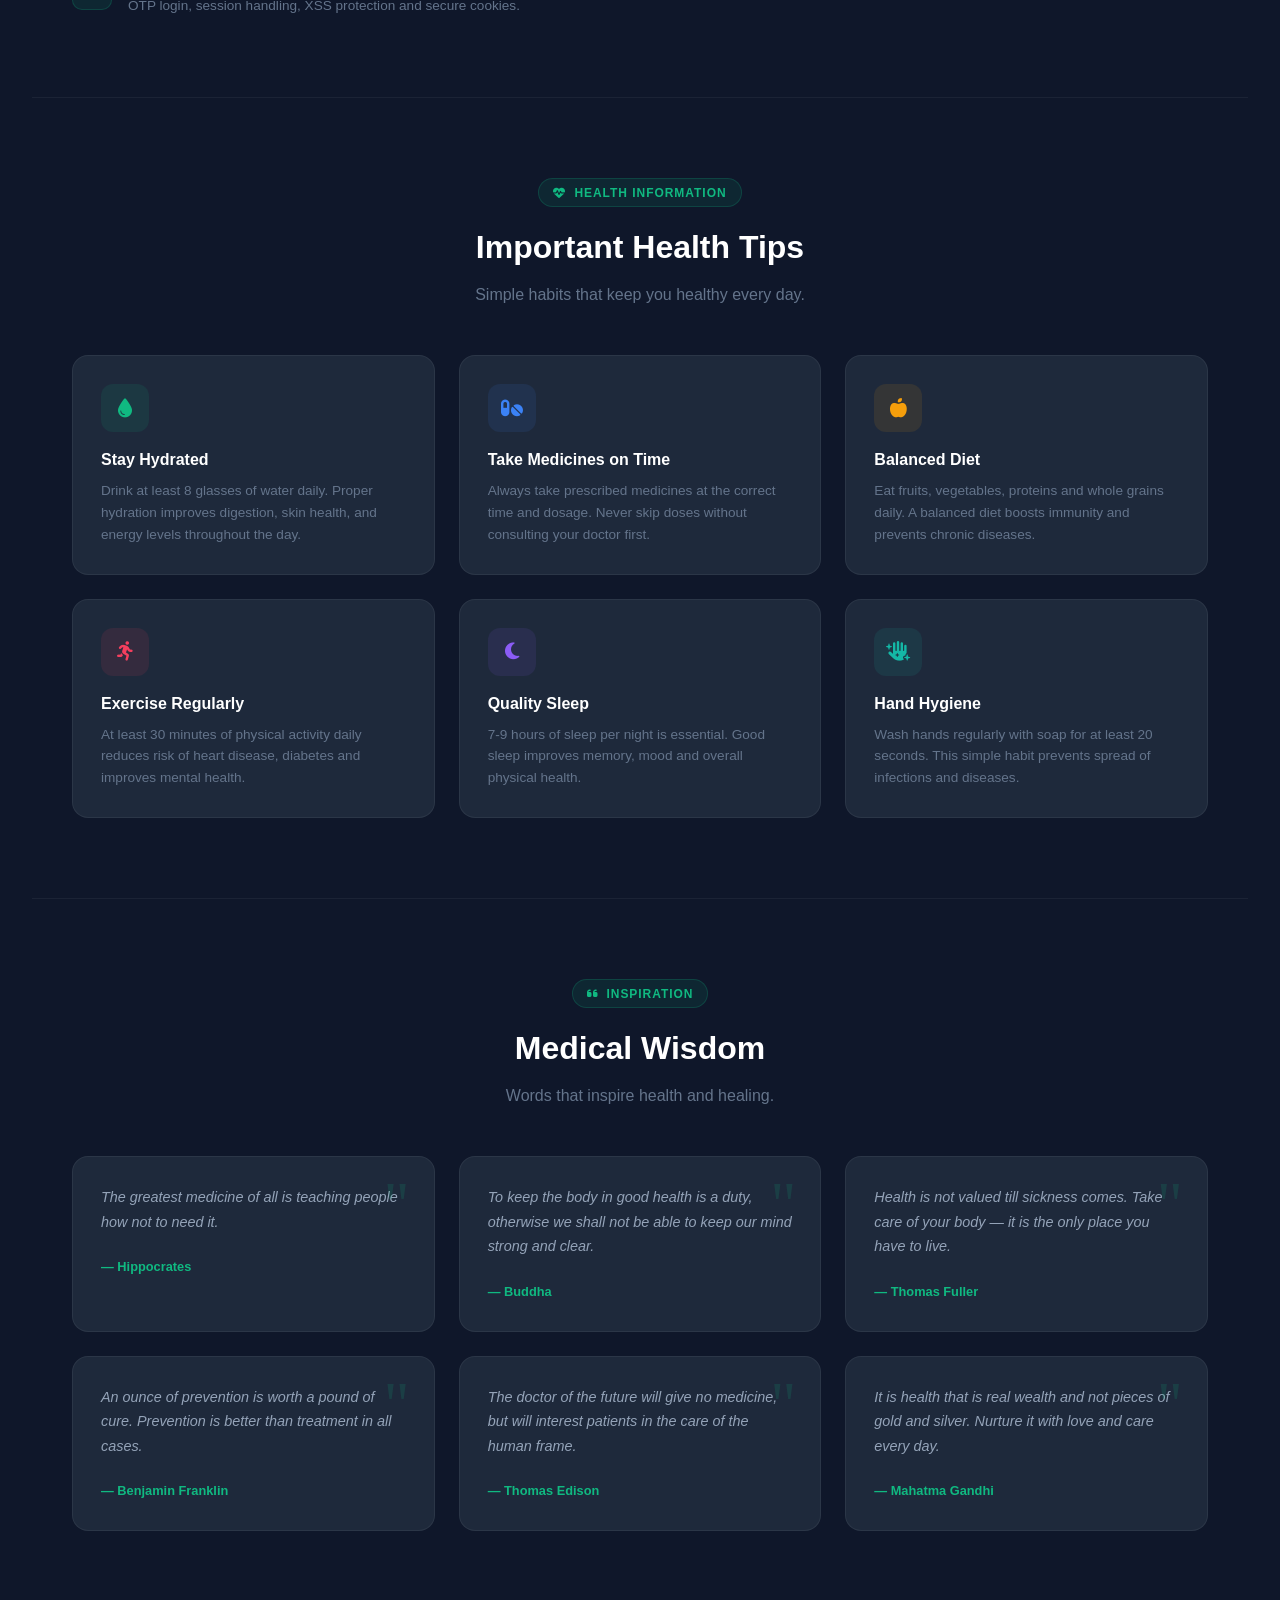
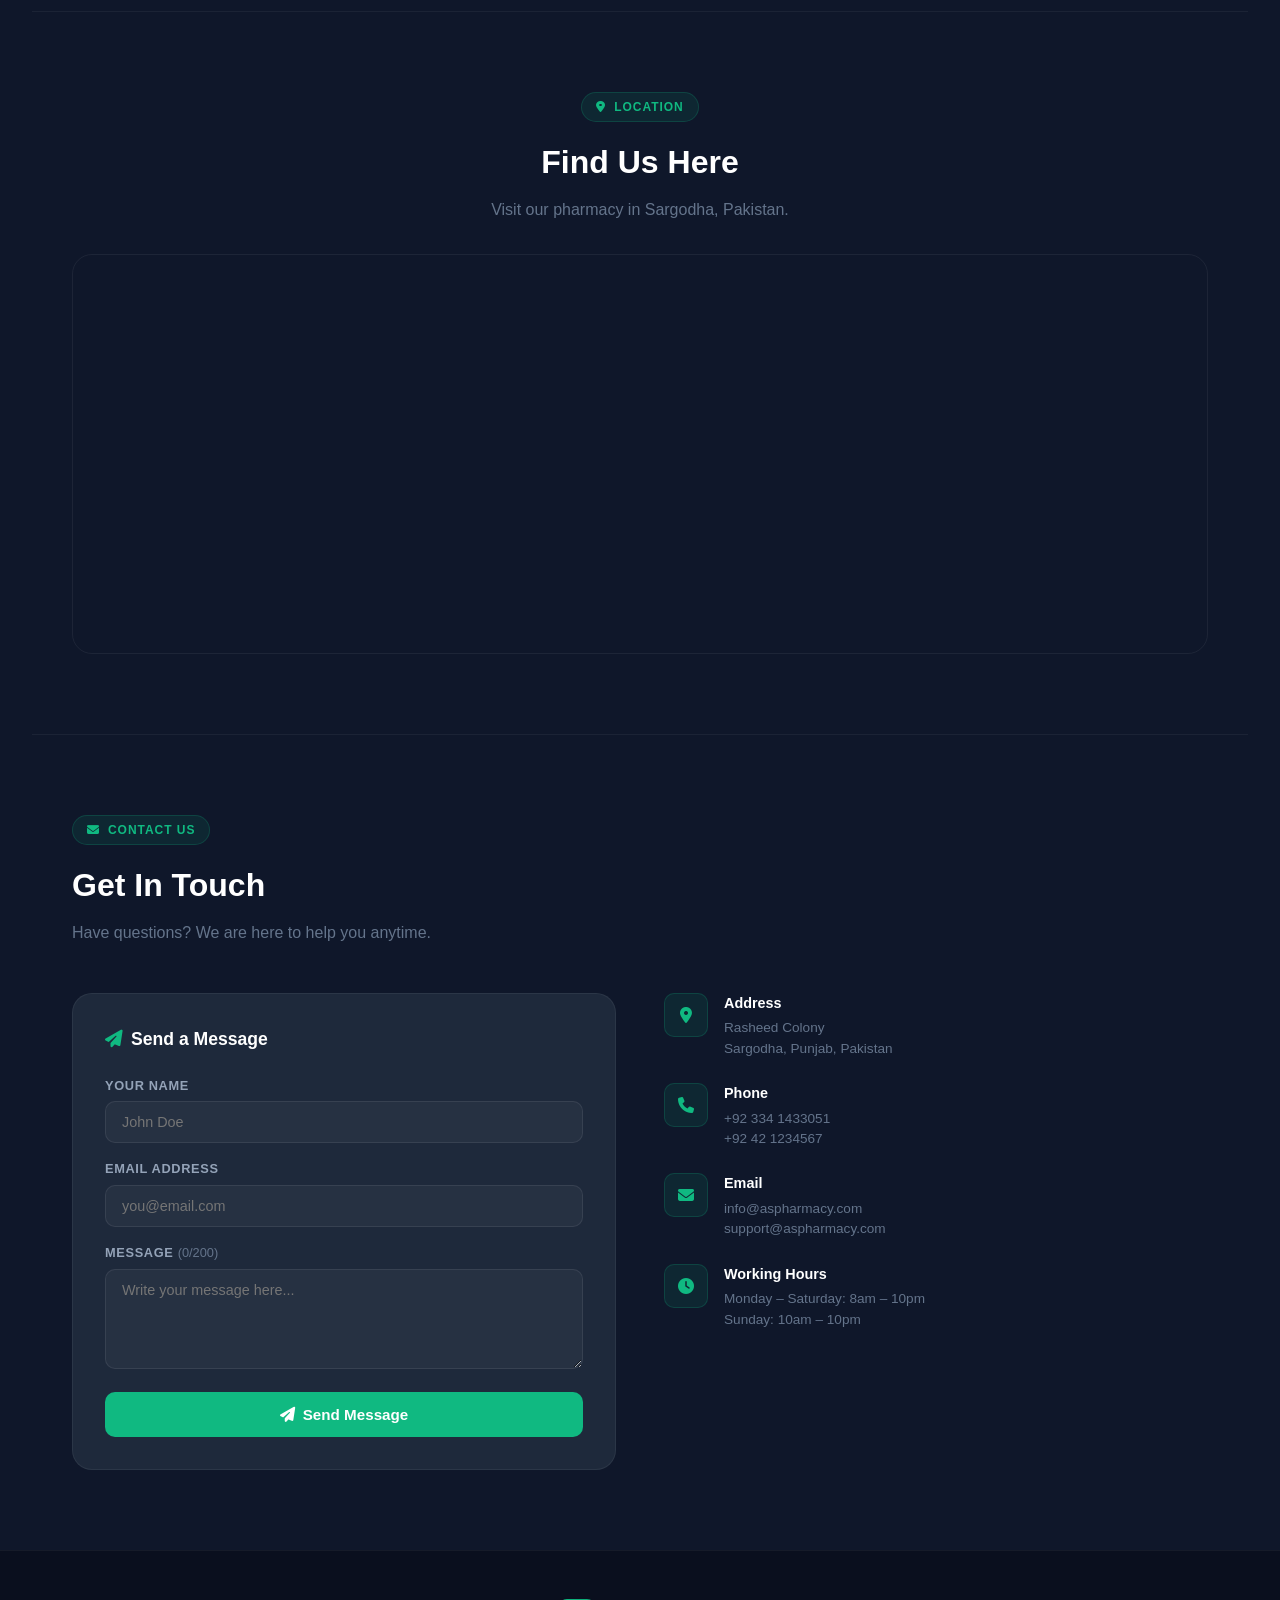
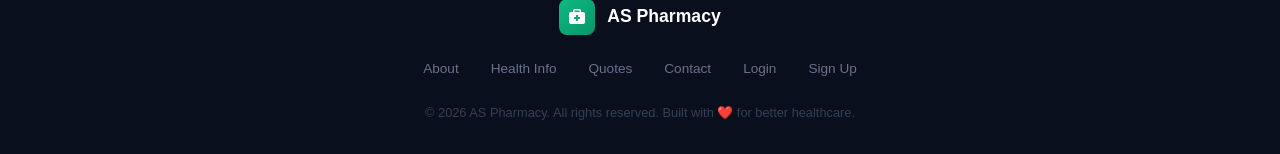
==== commit 7a604812: "Fix logged in user redirect from index page" ====
--- a/index.html
+++ b/index.html
@@ -1,5 +1,5 @@
 <!DOCTYPE html>
-<html lang="en" data-theme="dark">
+<html lang="en">
 <head>
     <meta charset="UTF-8">
     <meta name="viewport" content="width=device-width, initial-scale=1.0">
@@ -9,47 +9,11 @@
     <style>
         * { margin: 0; padding: 0; box-sizing: border-box; }
 
-        /* ── LIGHT / DARK THEME VARIABLES ── */
-        [data-theme="dark"] {
-            --bg:           #0f172a;
-            --bg-card:      #1e293b;
-            --bg-alt:       #0a0f1e;
-            --text:         #e2e8f0;
-            --text-muted:   #64748b;
-            --text-sub:     #94a3b8;
-            --border:       rgba(255,255,255,0.06);
-            --border-hover: rgba(16,185,129,0.3);
-            --nav-bg:       rgba(15,23,42,0.95);
-            --input-bg:     rgba(255,255,255,0.04);
-            --input-border: rgba(255,255,255,0.08);
-            --stat-bg:      #0f172a;
-            --divider:      rgba(255,255,255,0.05);
-            --map-filter:   invert(90%) hue-rotate(180deg);
-        }
-
-        [data-theme="light"] {
-            --bg:           #f1f5f9;
-            --bg-card:      #ffffff;
-            --bg-alt:       #e2e8f0;
-            --text:         #0f172a;
-            --text-muted:   #64748b;
-            --text-sub:     #475569;
-            --border:       rgba(0,0,0,0.08);
-            --border-hover: rgba(16,185,129,0.4);
-            --nav-bg:       rgba(241,245,249,0.95);
-            --input-bg:     rgba(0,0,0,0.03);
-            --input-border: rgba(0,0,0,0.1);
-            --stat-bg:      #f1f5f9;
-            --divider:      rgba(0,0,0,0.07);
-            --map-filter:   none;
-        }
-
         body {
             font-family: 'Inter', -apple-system, BlinkMacSystemFont, sans-serif;
-            background: var(--bg);
-            color: var(--text);
+            background: #0f172a;
+            color: #e2e8f0;
             overflow-x: hidden;
-            transition: background 0.3s ease, color 0.3s ease;
         }
 
         /* ── NAVBAR ── */
@@ -57,14 +21,13 @@
             position: fixed;
             top: 0; left: 0; right: 0;
             z-index: 999;
-            background: var(--nav-bg);
+            background: rgba(15, 23, 42, 0.95);
             backdrop-filter: blur(12px);
-            border-bottom: 1px solid var(--border);
+            border-bottom: 1px solid rgba(255,255,255,0.06);
             padding: 1rem 2rem;
             display: flex;
             align-items: center;
             justify-content: space-between;
-            transition: background 0.3s ease;
         }
 
         .nav-logo {
@@ -85,7 +48,7 @@
         .nav-logo-text {
             font-size: 1.2rem;
             font-weight: 700;
-            color: var(--text);
+            color: white;
         }
 
         .nav-links {
@@ -96,7 +59,7 @@
         }
 
         .nav-links a {
-            color: var(--text-muted);
+            color: #94a3b8;
             text-decoration: none;
             font-size: 0.9rem;
             font-weight: 500;
@@ -111,31 +74,11 @@
             align-items: center;
         }
 
-        /* ── THEME TOGGLE ── */
-        .theme-toggle {
-            width: 40px; height: 40px;
-            border-radius: 10px;
-            border: 1px solid var(--border);
-            background: var(--input-bg);
-            color: var(--text);
-            display: flex;
-            align-items: center;
-            justify-content: center;
-            cursor: pointer;
-            font-size: 0.95rem;
-            transition: all 0.2s;
-        }
-
-        .theme-toggle:hover {
-            border-color: #10b981;
-            color: #10b981;
-        }
-
         .btn-nav-login {
             padding: 0.5rem 1.25rem;
-            border: 1px solid var(--border);
+            border: 1px solid rgba(255,255,255,0.15);
             background: transparent;
-            color: var(--text);
+            color: white;
             border-radius: 8px;
             cursor: pointer;
             font-size: 0.85rem;
@@ -206,10 +149,6 @@
             font-weight: 800;
             line-height: 1.1;
             margin-bottom: 1.5rem;
-            color: var(--text);
-        }
-
-        [data-theme="dark"] .hero h1 {
             background: linear-gradient(135deg, #ffffff 0%, #94a3b8 100%);
             -webkit-background-clip: text;
             -webkit-text-fill-color: transparent;
@@ -217,15 +156,15 @@
         }
 
         .hero h1 span {
-            background: linear-gradient(135deg, #10b981, #34d399) !important;
-            -webkit-background-clip: text !important;
-            -webkit-text-fill-color: transparent !important;
-            background-clip: text !important;
+            background: linear-gradient(135deg, #10b981, #34d399);
+            -webkit-background-clip: text;
+            -webkit-text-fill-color: transparent;
+            background-clip: text;
         }
 
         .hero-quote {
             font-size: 1.15rem;
-            color: var(--text-muted);
+            color: #64748b;
             max-width: 600px;
             margin: 0 auto 2.5rem;
             line-height: 1.7;
@@ -269,8 +208,8 @@
         .btn-hero-outline {
             padding: 0.875rem 2rem;
             background: transparent;
-            color: var(--text);
-            border: 1px solid var(--border);
+            color: white;
+            border: 1px solid rgba(255,255,255,0.2);
             border-radius: 10px;
             font-size: 0.95rem;
             font-weight: 600;
@@ -293,16 +232,15 @@
             display: grid;
             grid-template-columns: repeat(4, 1fr);
             gap: 1px;
-            background: var(--divider);
-            border-top: 1px solid var(--divider);
-            border-bottom: 1px solid var(--divider);
+            background: rgba(255,255,255,0.05);
+            border-top: 1px solid rgba(255,255,255,0.05);
+            border-bottom: 1px solid rgba(255,255,255,0.05);
         }
 
         .stat-item {
             padding: 2rem;
             text-align: center;
-            background: var(--stat-bg);
-            transition: background 0.3s;
+            background: #0f172a;
         }
 
         .stat-number {
@@ -314,7 +252,7 @@
 
         .stat-label {
             font-size: 0.85rem;
-            color: var(--text-muted);
+            color: #64748b;
             margin-top: 0.25rem;
         }
 
@@ -344,12 +282,12 @@
         .section-title {
             font-size: 2rem;
             font-weight: 800;
-            color: var(--text);
+            color: white;
             margin-bottom: 0.75rem;
         }
 
         .section-sub {
-            color: var(--text-muted);
+            color: #64748b;
             font-size: 1rem;
             margin-bottom: 3rem;
             max-width: 500px;
@@ -392,25 +330,24 @@
         .about-feature-text h4 {
             font-size: 0.95rem;
             font-weight: 600;
-            color: var(--text);
+            color: white;
             margin-bottom: 0.25rem;
         }
 
         .about-feature-text p {
             font-size: 0.85rem;
-            color: var(--text-muted);
+            color: #64748b;
             line-height: 1.5;
         }
 
         .about-visual {
-            background: var(--bg-card);
-            border: 1px solid var(--border);
+            background: linear-gradient(135deg, #1e293b 0%, #0f172a 100%);
+            border: 1px solid rgba(255,255,255,0.06);
             border-radius: 20px;
             padding: 2rem;
             display: flex;
             flex-direction: column;
             gap: 1rem;
-            transition: background 0.3s;
         }
 
         .about-card {
@@ -437,13 +374,13 @@
 
         .about-card-info span {
             font-size: 0.75rem;
-            color: var(--text-muted);
+            color: #64748b;
             display: block;
         }
 
         .about-card-info strong {
             font-size: 0.95rem;
-            color: var(--text);
+            color: white;
         }
 
         /* ── QUOTES ── */
@@ -454,17 +391,17 @@
         }
 
         .quote-card {
-            background: var(--bg-card);
-            border: 1px solid var(--border);
+            background: #1e293b;
+            border: 1px solid rgba(255,255,255,0.06);
             border-radius: 16px;
             padding: 1.75rem;
             position: relative;
-            transition: transform 0.2s, border-color 0.2s, background 0.3s;
+            transition: transform 0.2s, border-color 0.2s;
         }
 
         .quote-card:hover {
             transform: translateY(-4px);
-            border-color: var(--border-hover);
+            border-color: rgba(16,185,129,0.3);
         }
 
         .quote-card::before {
@@ -479,7 +416,7 @@
 
         .quote-text {
             font-size: 0.9rem;
-            color: var(--text-sub);
+            color: #94a3b8;
             line-height: 1.7;
             margin-bottom: 1.25rem;
             font-style: italic;
@@ -499,16 +436,16 @@
         }
 
         .info-card {
-            background: var(--bg-card);
-            border: 1px solid var(--border);
+            background: #1e293b;
+            border: 1px solid rgba(255,255,255,0.06);
             border-radius: 16px;
             padding: 1.75rem;
-            transition: transform 0.2s, border-color 0.2s, background 0.3s;
+            transition: transform 0.2s, border-color 0.2s;
         }
 
         .info-card:hover {
             transform: translateY(-4px);
-            border-color: var(--border-hover);
+            border-color: rgba(16,185,129,0.3);
         }
 
         .info-card-icon {
@@ -524,13 +461,13 @@
         .info-card h3 {
             font-size: 1rem;
             font-weight: 700;
-            color: var(--text);
+            color: white;
             margin-bottom: 0.5rem;
         }
 
         .info-card p {
             font-size: 0.85rem;
-            color: var(--text-muted);
+            color: #64748b;
             line-height: 1.6;
         }
 
@@ -538,7 +475,7 @@
         .map-wrapper {
             border-radius: 20px;
             overflow: hidden;
-            border: 1px solid var(--border);
+            border: 1px solid rgba(255,255,255,0.06);
             height: 400px;
         }
 
@@ -546,8 +483,7 @@
             width: 100%;
             height: 100%;
             border: none;
-            filter: var(--map-filter);
-            transition: filter 0.3s;
+            filter: invert(90%) hue-rotate(180deg);
         }
 
         /* ── CONTACT ── */
@@ -585,37 +521,38 @@
         .contact-item-text h4 {
             font-size: 0.9rem;
             font-weight: 600;
-            color: var(--text);
+            color: white;
             margin-bottom: 0.25rem;
         }
 
         .contact-item-text p {
             font-size: 0.85rem;
-            color: var(--text-muted);
+            color: #64748b;
         }
 
         .contact-form {
-            background: var(--bg-card);
-            border: 1px solid var(--border);
+            background: #1e293b;
+            border: 1px solid rgba(255,255,255,0.06);
             border-radius: 20px;
             padding: 2rem;
-            transition: background 0.3s;
         }
 
         .contact-form h3 {
             font-size: 1.1rem;
             font-weight: 700;
-            color: var(--text);
+            color: white;
             margin-bottom: 1.5rem;
         }
 
-        .form-field { margin-bottom: 1rem; }
+        .form-field {
+            margin-bottom: 1rem;
+        }
 
         .form-field label {
             display: block;
             font-size: 0.8rem;
             font-weight: 600;
-            color: var(--text-sub);
+            color: #94a3b8;
             margin-bottom: 0.4rem;
             text-transform: uppercase;
             letter-spacing: 0.05em;
@@ -625,20 +562,25 @@
         .form-field textarea {
             width: 100%;
             padding: 0.75rem 1rem;
-            background: var(--input-bg);
-            border: 1px solid var(--input-border);
+            background: rgba(255,255,255,0.04);
+            border: 1px solid rgba(255,255,255,0.08);
             border-radius: 10px;
-            color: var(--text);
+            color: white;
             font-size: 0.9rem;
             outline: none;
-            transition: border-color 0.2s, background 0.3s;
+            transition: border-color 0.2s;
             font-family: inherit;
         }
 
         .form-field input:focus,
-        .form-field textarea:focus { border-color: #10b981; }
-
-        .form-field textarea { resize: vertical; min-height: 100px; }
+        .form-field textarea:focus {
+            border-color: #10b981;
+        }
+
+        .form-field textarea {
+            resize: vertical;
+            min-height: 100px;
+        }
 
         .btn-contact {
             width: 100%;
@@ -662,11 +604,10 @@
 
         /* ── FOOTER ── */
         footer {
-            background: var(--bg-alt);
-            border-top: 1px solid var(--divider);
+            background: #0a0f1e;
+            border-top: 1px solid rgba(255,255,255,0.05);
             padding: 3rem 2rem 2rem;
             text-align: center;
-            transition: background 0.3s;
         }
 
         .footer-logo {
@@ -690,7 +631,7 @@
         .footer-logo-text {
             font-size: 1.1rem;
             font-weight: 700;
-            color: var(--text);
+            color: white;
         }
 
         .footer-links {
@@ -702,7 +643,7 @@
         }
 
         .footer-links a {
-            color: var(--text-muted);
+            color: #64748b;
             text-decoration: none;
             font-size: 0.85rem;
             transition: color 0.2s;
@@ -710,12 +651,15 @@
 
         .footer-links a:hover { color: #10b981; }
 
-        .footer-copy { color: var(--text-muted); font-size: 0.8rem; }
+        .footer-copy {
+            color: #334155;
+            font-size: 0.8rem;
+        }
 
         /* ── DIVIDER ── */
         .section-divider {
             height: 1px;
-            background: var(--divider);
+            background: rgba(255,255,255,0.05);
             margin: 0 2rem;
         }
 
@@ -731,45 +675,11 @@
             transform: translateY(0);
         }
 
-        /* ── PAGE UP / DOWN BUTTONS ── */
-        .scroll-btns {
-            position: fixed;
-            right: 1.5rem;
-            bottom: 2rem;
-            display: flex;
-            flex-direction: column;
-            gap: 0.5rem;
-            z-index: 998;
-        }
-
-        .scroll-btn {
-            width: 44px; height: 44px;
-            border-radius: 12px;
-            border: 1px solid var(--border);
-            background: var(--bg-card);
-            color: var(--text);
-            display: flex;
-            align-items: center;
-            justify-content: center;
-            cursor: pointer;
-            font-size: 0.9rem;
-            transition: all 0.2s;
-            box-shadow: 0 4px 15px rgba(0,0,0,0.15);
-        }
-
-        .scroll-btn:hover {
-            background: #10b981;
-            color: white;
-            border-color: #10b981;
-            transform: scale(1.1);
-        }
-
         @media (max-width: 768px) {
             .stats { grid-template-columns: repeat(2, 1fr); }
             .about-grid, .contact-grid { grid-template-columns: 1fr; }
             .quotes-grid, .info-grid { grid-template-columns: 1fr; }
             .nav-links { display: none; }
-            .scroll-btns { right: 1rem; bottom: 1.5rem; }
         }
     </style>
 </head>
@@ -788,10 +698,6 @@
             <li><a href="#contact">Contact</a></li>
         </ul>
         <div class="nav-btns">
-            <!-- DARK / LIGHT MODE TOGGLE -->
-            <button class="theme-toggle" onclick="toggleTheme()" id="themeBtn" title="Toggle Light/Dark Mode">
-                <i class="fa-solid fa-moon" id="themeIcon"></i>
-            </button>
             <a href="login.html" class="btn-nav-login"><i class="fa-solid fa-right-to-bracket"></i> Login</a>
             <a href="signup.html" class="btn-nav-signup"><i class="fa-solid fa-user-plus"></i> Sign Up</a>
         </div>
@@ -822,10 +728,22 @@
 
     <!-- STATS -->
     <div class="stats">
-        <div class="stat-item"><span class="stat-number">500+</span><span class="stat-label">Medicines Tracked</span></div>
-        <div class="stat-item"><span class="stat-number">100%</span><span class="stat-label">Secure & Encrypted</span></div>
-        <div class="stat-item"><span class="stat-number">24/7</span><span class="stat-label">System Available</span></div>
-        <div class="stat-item"><span class="stat-number">99.9%</span><span class="stat-label">Uptime Guaranteed</span></div>
+        <div class="stat-item">
+            <span class="stat-number">500+</span>
+            <span class="stat-label">Medicines Tracked</span>
+        </div>
+        <div class="stat-item">
+            <span class="stat-number">100%</span>
+            <span class="stat-label">Secure & Encrypted</span>
+        </div>
+        <div class="stat-item">
+            <span class="stat-number">24/7</span>
+            <span class="stat-label">System Available</span>
+        </div>
+        <div class="stat-item">
+            <span class="stat-number">99.9%</span>
+            <span class="stat-label">Uptime Guaranteed</span>
+        </div>
     </div>
 
     <!-- ABOUT -->
@@ -838,38 +756,62 @@
                 <div class="about-features">
                     <div class="about-feature">
                         <div class="about-feature-icon"><i class="fa-solid fa-capsules"></i></div>
-                        <div class="about-feature-text"><h4>Inventory Management</h4><p>Track medicine stock, expiry dates and low stock alerts in real time.</p></div>
+                        <div class="about-feature-text">
+                            <h4>Inventory Management</h4>
+                            <p>Track medicine stock, expiry dates and low stock alerts in real time.</p>
+                        </div>
                     </div>
                     <div class="about-feature">
                         <div class="about-feature-icon"><i class="fa-solid fa-receipt"></i></div>
-                        <div class="about-feature-text"><h4>Billing System</h4><p>Create bills instantly with discount options and print invoices.</p></div>
+                        <div class="about-feature-text">
+                            <h4>Billing System</h4>
+                            <p>Create bills instantly with discount options and print invoices.</p>
+                        </div>
                     </div>
                     <div class="about-feature">
                         <div class="about-feature-icon"><i class="fa-solid fa-chart-line"></i></div>
-                        <div class="about-feature-text"><h4>Reports & Analytics</h4><p>View sales performance, revenue charts and top selling medicines.</p></div>
+                        <div class="about-feature-text">
+                            <h4>Reports & Analytics</h4>
+                            <p>View sales performance, revenue charts and top selling medicines.</p>
+                        </div>
                     </div>
                     <div class="about-feature">
                         <div class="about-feature-icon"><i class="fa-solid fa-shield-halved"></i></div>
-                        <div class="about-feature-text"><h4>Secure & Protected</h4><p>OTP login, session handling, XSS protection and secure cookies.</p></div>
+                        <div class="about-feature-text">
+                            <h4>Secure & Protected</h4>
+                            <p>OTP login, session handling, XSS protection and secure cookies.</p>
+                        </div>
                     </div>
                 </div>
             </div>
             <div class="about-visual">
                 <div class="about-card">
                     <div class="about-card-icon"><i class="fa-solid fa-capsules"></i></div>
-                    <div class="about-card-info"><span>Total Medicines</span><strong>500+ Items Tracked</strong></div>
+                    <div class="about-card-info">
+                        <span>Total Medicines</span>
+                        <strong>500+ Items Tracked</strong>
+                    </div>
                 </div>
                 <div class="about-card">
                     <div class="about-card-icon"><i class="fa-solid fa-cart-shopping"></i></div>
-                    <div class="about-card-info"><span>Daily Sales</span><strong>Real-time Billing</strong></div>
+                    <div class="about-card-info">
+                        <span>Daily Sales</span>
+                        <strong>Real-time Billing</strong>
+                    </div>
                 </div>
                 <div class="about-card">
                     <div class="about-card-icon"><i class="fa-solid fa-user-check"></i></div>
-                    <div class="about-card-info"><span>Staff Management</span><strong>Attendance System</strong></div>
+                    <div class="about-card-info">
+                        <span>Staff Management</span>
+                        <strong>Attendance System</strong>
+                    </div>
                 </div>
                 <div class="about-card">
                     <div class="about-card-icon"><i class="fa-solid fa-database"></i></div>
-                    <div class="about-card-info"><span>Database</span><strong>MySQL — Railway Cloud</strong></div>
+                    <div class="about-card-info">
+                        <span>Database</span>
+                        <strong>MySQL — Railway Cloud</strong>
+                    </div>
                 </div>
             </div>
         </div>
@@ -886,32 +828,44 @@
         </div>
         <div class="info-grid">
             <div class="info-card">
-                <div class="info-card-icon" style="background:rgba(16,185,129,0.1);color:#10b981;"><i class="fa-solid fa-droplet"></i></div>
+                <div class="info-card-icon" style="background:rgba(16,185,129,0.1);color:#10b981;">
+                    <i class="fa-solid fa-droplet"></i>
+                </div>
                 <h3>Stay Hydrated</h3>
                 <p>Drink at least 8 glasses of water daily. Proper hydration improves digestion, skin health, and energy levels throughout the day.</p>
             </div>
             <div class="info-card">
-                <div class="info-card-icon" style="background:rgba(59,130,246,0.1);color:#3b82f6;"><i class="fa-solid fa-pills"></i></div>
+                <div class="info-card-icon" style="background:rgba(59,130,246,0.1);color:#3b82f6;">
+                    <i class="fa-solid fa-pills"></i>
+                </div>
                 <h3>Take Medicines on Time</h3>
                 <p>Always take prescribed medicines at the correct time and dosage. Never skip doses without consulting your doctor first.</p>
             </div>
             <div class="info-card">
-                <div class="info-card-icon" style="background:rgba(245,158,11,0.1);color:#f59e0b;"><i class="fa-solid fa-apple-whole"></i></div>
+                <div class="info-card-icon" style="background:rgba(245,158,11,0.1);color:#f59e0b;">
+                    <i class="fa-solid fa-apple-whole"></i>
+                </div>
                 <h3>Balanced Diet</h3>
                 <p>Eat fruits, vegetables, proteins and whole grains daily. A balanced diet boosts immunity and prevents chronic diseases.</p>
             </div>
             <div class="info-card">
-                <div class="info-card-icon" style="background:rgba(244,63,94,0.1);color:#f43f5e;"><i class="fa-solid fa-person-running"></i></div>
+                <div class="info-card-icon" style="background:rgba(244,63,94,0.1);color:#f43f5e;">
+                    <i class="fa-solid fa-person-running"></i>
+                </div>
                 <h3>Exercise Regularly</h3>
                 <p>At least 30 minutes of physical activity daily reduces risk of heart disease, diabetes and improves mental health.</p>
             </div>
             <div class="info-card">
-                <div class="info-card-icon" style="background:rgba(139,92,246,0.1);color:#8b5cf6;"><i class="fa-solid fa-moon"></i></div>
+                <div class="info-card-icon" style="background:rgba(139,92,246,0.1);color:#8b5cf6;">
+                    <i class="fa-solid fa-moon"></i>
+                </div>
                 <h3>Quality Sleep</h3>
                 <p>7-9 hours of sleep per night is essential. Good sleep improves memory, mood and overall physical health.</p>
             </div>
             <div class="info-card">
-                <div class="info-card-icon" style="background:rgba(20,184,166,0.1);color:#14b8a6;"><i class="fa-solid fa-hand-sparkles"></i></div>
+                <div class="info-card-icon" style="background:rgba(20,184,166,0.1);color:#14b8a6;">
+                    <i class="fa-solid fa-hand-sparkles"></i>
+                </div>
                 <h3>Hand Hygiene</h3>
                 <p>Wash hands regularly with soap for at least 20 seconds. This simple habit prevents spread of infections and diseases.</p>
             </div>
@@ -928,12 +882,30 @@
             <p class="section-sub" style="margin:0 auto;">Words that inspire health and healing.</p>
         </div>
         <div class="quotes-grid">
-            <div class="quote-card"><p class="quote-text">The greatest medicine of all is teaching people how not to need it.</p><span class="quote-author">— Hippocrates</span></div>
-            <div class="quote-card"><p class="quote-text">To keep the body in good health is a duty, otherwise we shall not be able to keep our mind strong and clear.</p><span class="quote-author">— Buddha</span></div>
-            <div class="quote-card"><p class="quote-text">Health is not valued till sickness comes. Take care of your body — it is the only place you have to live.</p><span class="quote-author">— Thomas Fuller</span></div>
-            <div class="quote-card"><p class="quote-text">An ounce of prevention is worth a pound of cure. Prevention is better than treatment in all cases.</p><span class="quote-author">— Benjamin Franklin</span></div>
-            <div class="quote-card"><p class="quote-text">The doctor of the future will give no medicine, but will interest patients in the care of the human frame.</p><span class="quote-author">— Thomas Edison</span></div>
-            <div class="quote-card"><p class="quote-text">It is health that is real wealth and not pieces of gold and silver. Nurture it with love and care every day.</p><span class="quote-author">— Mahatma Gandhi</span></div>
+            <div class="quote-card">
+                <p class="quote-text">The greatest medicine of all is teaching people how not to need it.</p>
+                <span class="quote-author">— Hippocrates</span>
+            </div>
+            <div class="quote-card">
+                <p class="quote-text">To keep the body in good health is a duty, otherwise we shall not be able to keep our mind strong and clear.</p>
+                <span class="quote-author">— Buddha</span>
+            </div>
+            <div class="quote-card">
+                <p class="quote-text">Health is not valued till sickness comes. Take care of your body — it is the only place you have to live.</p>
+                <span class="quote-author">— Thomas Fuller</span>
+            </div>
+            <div class="quote-card">
+                <p class="quote-text">An ounce of prevention is worth a pound of cure. Prevention is better than treatment in all cases.</p>
+                <span class="quote-author">— Benjamin Franklin</span>
+            </div>
+            <div class="quote-card">
+                <p class="quote-text">The doctor of the future will give no medicine, but will interest patients in the care of the human frame.</p>
+                <span class="quote-author">— Thomas Edison</span>
+            </div>
+            <div class="quote-card">
+                <p class="quote-text">It is health that is real wealth and not pieces of gold and silver. Nurture it with love and care every day.</p>
+                <span class="quote-author">— Mahatma Gandhi</span>
+            </div>
         </div>
     </section>
 
@@ -947,7 +919,11 @@
             <p class="section-sub" style="margin:0 auto;">Visit our pharmacy in Sargodha, Pakistan.</p>
         </div>
         <div class="map-wrapper">
-            <iframe src="https://www.google.com/maps/embed?pb=!1m18!1m12!1m3!1d109418.78039927396!2d72.6!3d32.0836!2m3!1f0!2f0!3f0!3m2!1i1024!2i768!4f13.1!3m3!1m2!1s0x3922a849a12b1f77%3A0x3af9634f8e7c8d5!2sSargodha%2C%20Punjab%2C%20Pakistan!5e0!3m2!1sen!2s!4v1699000000000!5m2!1sen!2s" allowfullscreen="" loading="lazy"></iframe>
+            <iframe
+                src="https://www.google.com/maps/embed?pb=!1m18!1m12!1m3!1d109418.78039927396!2d72.6!3d32.0836!2m3!1f0!2f0!3f0!3m2!1i1024!2i768!4f13.1!3m3!1m2!1s0x3922a849a12b1f77%3A0x3af9634f8e7c8d5!2sSargodha%2C%20Punjab%2C%20Pakistan!5e0!3m2!1sen!2s!4v1699000000000!5m2!1sen!2s"
+                allowfullscreen=""
+                loading="lazy">
+            </iframe>
         </div>
     </section>
 
@@ -972,7 +948,7 @@
                     <input type="email" id="cEmail" placeholder="you@email.com">
                 </div>
                 <div class="form-field">
-                    <label>Message <span id="charCount" style="color:var(--text-muted);font-weight:400;text-transform:none;letter-spacing:0;">(0/200)</span></label>
+                    <label>Message <span id="charCount" style="color:#64748b;font-weight:400;text-transform:none;letter-spacing:0;">(0/200)</span></label>
                     <textarea id="cMessage" placeholder="Write your message here..." maxlength="200" oninput="updateCharCount()" style="min-height:100px;"></textarea>
                 </div>
                 <button class="btn-contact" onclick="sendMessage()">
@@ -983,19 +959,31 @@
             <div class="contact-info">
                 <div class="contact-item">
                     <div class="contact-item-icon"><i class="fa-solid fa-location-dot"></i></div>
-                    <div class="contact-item-text"><h4>Address</h4><p>Rasheed Colony<br>Sargodha, Punjab, Pakistan</p></div>
+                    <div class="contact-item-text">
+                        <h4>Address</h4>
+                        <p>Rasheed Colony<br>Sargodha, Punjab, Pakistan</p>
+                    </div>
                 </div>
                 <div class="contact-item">
                     <div class="contact-item-icon"><i class="fa-solid fa-phone"></i></div>
-                    <div class="contact-item-text"><h4>Phone</h4><p>+92 334 1433051<br>+92 42 1234567</p></div>
+                    <div class="contact-item-text">
+                        <h4>Phone</h4>
+                        <p>+92 334 1433051<br>+92 42 1234567</p>
+                    </div>
                 </div>
                 <div class="contact-item">
                     <div class="contact-item-icon"><i class="fa-solid fa-envelope"></i></div>
-                    <div class="contact-item-text"><h4>Email</h4><p>info@aspharmacy.com<br>support@aspharmacy.com</p></div>
+                    <div class="contact-item-text">
+                        <h4>Email</h4>
+                        <p>info@aspharmacy.com<br>support@aspharmacy.com</p>
+                    </div>
                 </div>
                 <div class="contact-item">
                     <div class="contact-item-icon"><i class="fa-solid fa-clock"></i></div>
-                    <div class="contact-item-text"><h4>Working Hours</h4><p>Monday – Saturday: 8am – 10pm<br>Sunday: 10am – 10pm</p></div>
+                    <div class="contact-item-text">
+                        <h4>Working Hours</h4>
+                        <p>Monday – Saturday: 8am – 10pm<br>Sunday: 10am – 10pm</p>
+                    </div>
                 </div>
             </div>
         </div>
@@ -1018,16 +1006,6 @@
         <p class="footer-copy">© 2026 AS Pharmacy. All rights reserved. Built with ❤️ for better healthcare.</p>
     </footer>
 
-    <!-- PAGE UP / DOWN BUTTONS -->
-    <div class="scroll-btns">
-        <button class="scroll-btn" onclick="window.scrollTo({top:0,behavior:'smooth'})" title="Page Top">
-            <i class="fa-solid fa-chevron-up"></i>
-        </button>
-        <button class="scroll-btn" onclick="window.scrollTo({top:document.body.scrollHeight,behavior:'smooth'})" title="Page Bottom">
-            <i class="fa-solid fa-chevron-down"></i>
-        </button>
-    </div>
-
     <!-- Cookie Banner -->
     <div id="cookieBanner" style="display:none;position:fixed;bottom:0;left:0;right:0;z-index:9999;background:#0f172a;border-top:1px solid #1e293b;padding:1.25rem 2rem;box-shadow:0 -4px 30px rgba(0,0,0,0.3);">
         <div style="max-width:1200px;margin:0 auto;display:flex;align-items:center;justify-content:space-between;gap:2rem;flex-wrap:wrap;">
@@ -1050,32 +1028,18 @@
     </div>
 
     <script>
-        // ── THEME TOGGLE ──
-        function toggleTheme() {
-            const html  = document.documentElement;
-            const icon  = document.getElementById('themeIcon');
-            const isDark = html.getAttribute('data-theme') === 'dark';
-            html.setAttribute('data-theme', isDark ? 'light' : 'dark');
-            icon.className = isDark ? 'fa-solid fa-sun' : 'fa-solid fa-moon';
-            localStorage.setItem('theme', isDark ? 'light' : 'dark');
-        }
-
-        // Load saved theme
-        (function() {
-            const saved = localStorage.getItem('theme') || 'dark';
-            document.documentElement.setAttribute('data-theme', saved);
-            const icon = document.getElementById('themeIcon');
-            if (icon) icon.className = saved === 'light' ? 'fa-solid fa-sun' : 'fa-solid fa-moon';
-        })();
-
-        // ── SCROLL ANIMATIONS ──
+        // Scroll animations
         const observer = new IntersectionObserver((entries) => {
-            entries.forEach(entry => { if (entry.isIntersecting) entry.target.classList.add('visible'); });
+            entries.forEach(entry => {
+                if (entry.isIntersecting) {
+                    entry.target.classList.add('visible');
+                }
+            });
         }, { threshold: 0.1 });
 
         document.querySelectorAll('.fade-in').forEach(el => observer.observe(el));
 
-        // ── SMOOTH SCROLL ──
+        // Smooth scroll
         document.querySelectorAll('a[href^="#"]').forEach(a => {
             a.addEventListener('click', e => {
                 e.preventDefault();
@@ -1084,16 +1048,18 @@
             });
         });
 
-        // ── CONTACT FORM ──
+        // Contact form with localStorage save
         const cName    = document.getElementById('cName');
         const cEmail   = document.getElementById('cEmail');
         const cMessage = document.getElementById('cMessage');
 
+        // Load saved draft from localStorage
         if (localStorage.getItem('draft_name'))    cName.value    = localStorage.getItem('draft_name');
         if (localStorage.getItem('draft_email'))   cEmail.value   = localStorage.getItem('draft_email');
         if (localStorage.getItem('draft_message')) cMessage.value = localStorage.getItem('draft_message');
         updateCharCount();
 
+        // Auto-save on input
         cName.addEventListener('input',    () => localStorage.setItem('draft_name',    cName.value));
         cEmail.addEventListener('input',   () => localStorage.setItem('draft_email',   cEmail.value));
         cMessage.addEventListener('input', () => localStorage.setItem('draft_message', cMessage.value));
@@ -1102,7 +1068,7 @@
             const len = cMessage.value.length;
             const counter = document.getElementById('charCount');
             counter.innerText = '(' + len + '/200)';
-            counter.style.color = len >= 180 ? '#f59e0b' : '#64748b';
+            counter.style.color = len >= 180 ? '#f59e0b' : len >= 200 ? '#f43f5e' : '#64748b';
         }
 
         function sendMessage() {
@@ -1110,6 +1076,7 @@
             const email   = cEmail.value.trim();
             const message = cMessage.value.trim();
             const fb      = document.getElementById('msgFeedback');
+
             if (!name || !email || !message) {
                 fb.style.display = 'block';
                 fb.style.background = 'rgba(239,68,68,0.1)';
@@ -1117,10 +1084,13 @@
                 fb.innerText = 'Please fill all fields before sending.';
                 return;
             }
+
             fb.style.display = 'block';
             fb.style.background = 'rgba(16,185,129,0.1)';
             fb.style.color = '#10b981';
             fb.innerText = 'Thank you! Your message has been sent successfully.';
+
+            // Clear form and localStorage after successful send
             cName.value = ''; cEmail.value = ''; cMessage.value = '';
             localStorage.removeItem('draft_name');
             localStorage.removeItem('draft_email');
@@ -1128,22 +1098,35 @@
             updateCharCount();
         }
 
-        // ── COOKIE BANNER ──
+        // Cookie Banner
         (function() {
             if (!localStorage.getItem('cookieConsent')) {
                 setTimeout(() => { document.getElementById('cookieBanner').style.display = 'block'; }, 1500);
             }
         })();
 
-        function acceptCookies()  { localStorage.setItem('cookieConsent','accepted'); hideBanner(); }
+        function acceptCookies() { localStorage.setItem('cookieConsent','accepted'); hideBanner(); }
         function declineCookies() { localStorage.setItem('cookieConsent','declined'); hideBanner(); }
         function hideBanner() {
             const b = document.getElementById('cookieBanner');
             b.style.transition = 'transform 0.3s ease, opacity 0.3s ease';
-            b.style.transform  = 'translateY(100%)';
-            b.style.opacity    = '0';
+            b.style.transform = 'translateY(100%)';
+            b.style.opacity = '0';
             setTimeout(() => b.style.display = 'none', 300);
         }
+    </script>
+
+    <script src="assets/js/storage.js"></script>
+    <script src="assets/js/components.js"></script>
+    <script>
+        // Agar user already logged in hai to dashboard pe redirect karo
+        (async () => {
+            await Storage.init();
+            const user = Storage.getCurrentUser();
+            if (user) {
+                window.location.replace(user.role === 'admin' ? 'admin.html' : 'dashboard.html');
+            }
+        })();
     </script>
 </body>
 </html>
